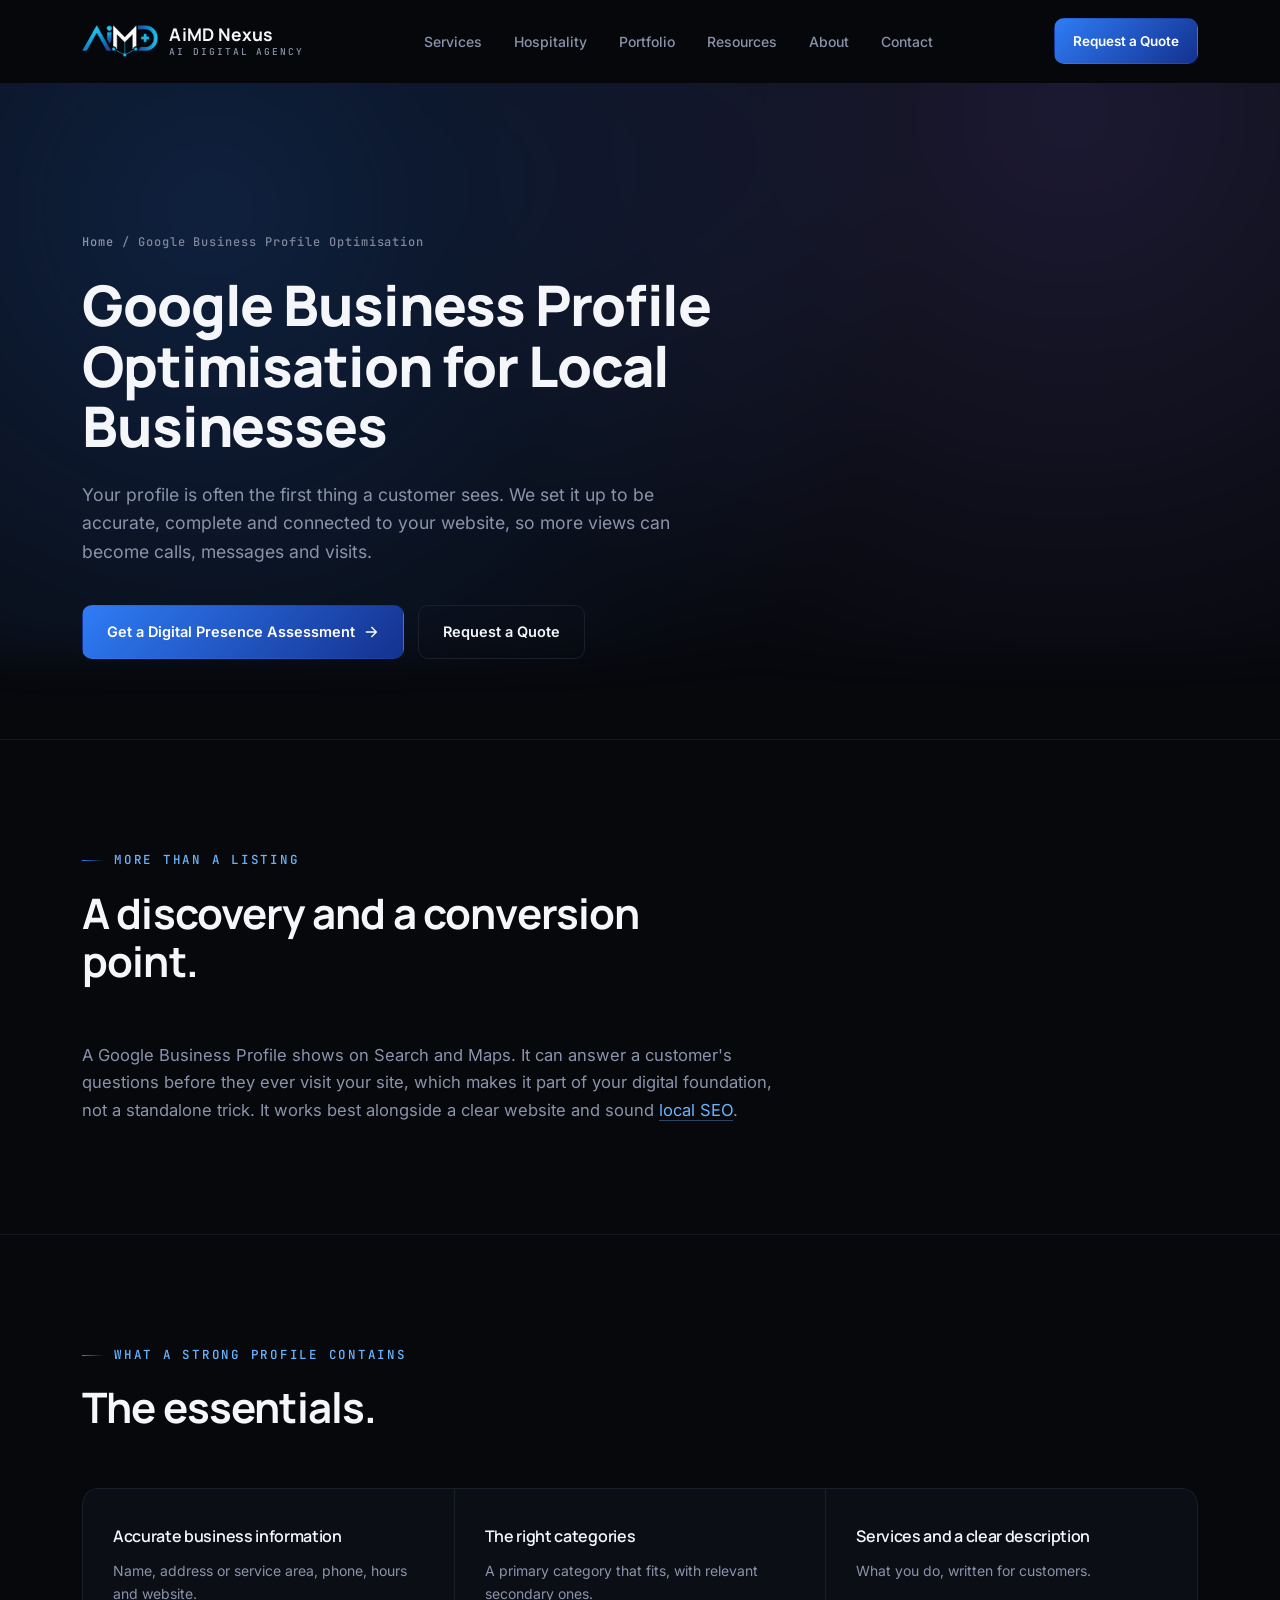
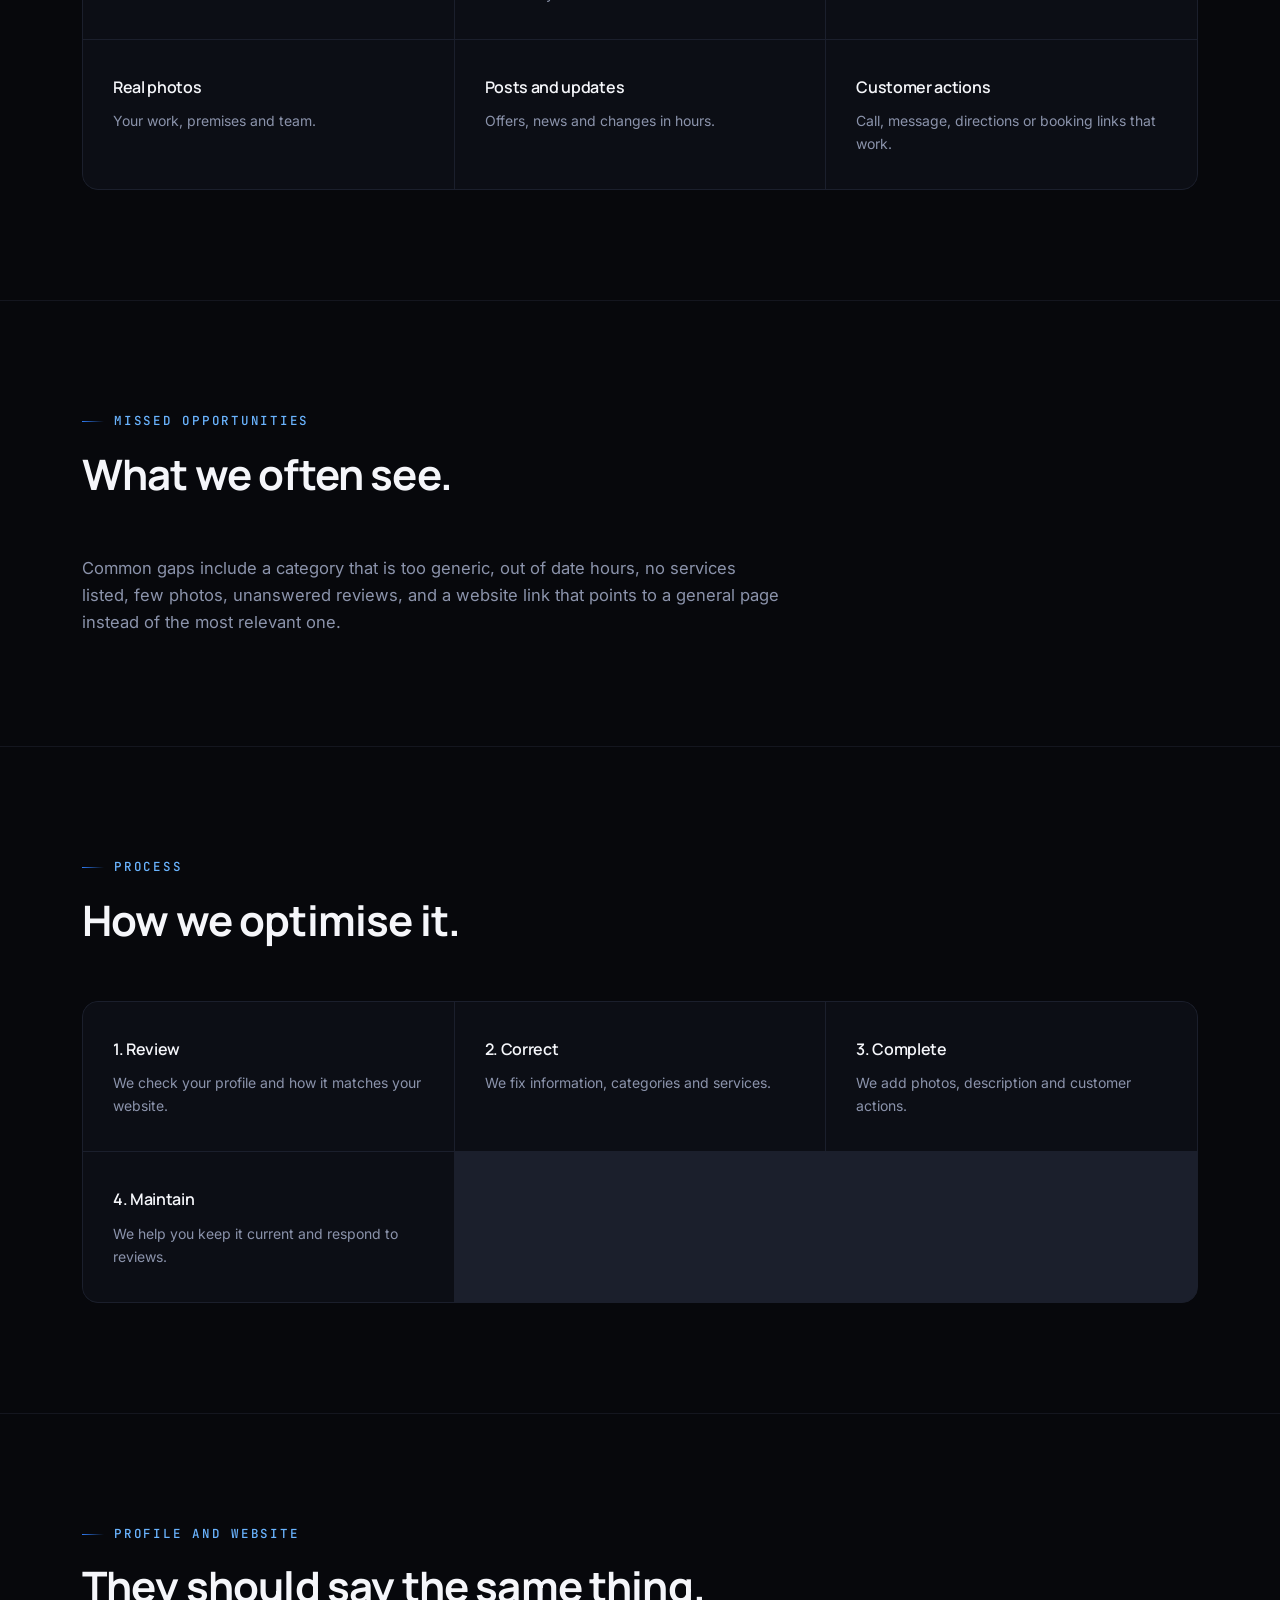
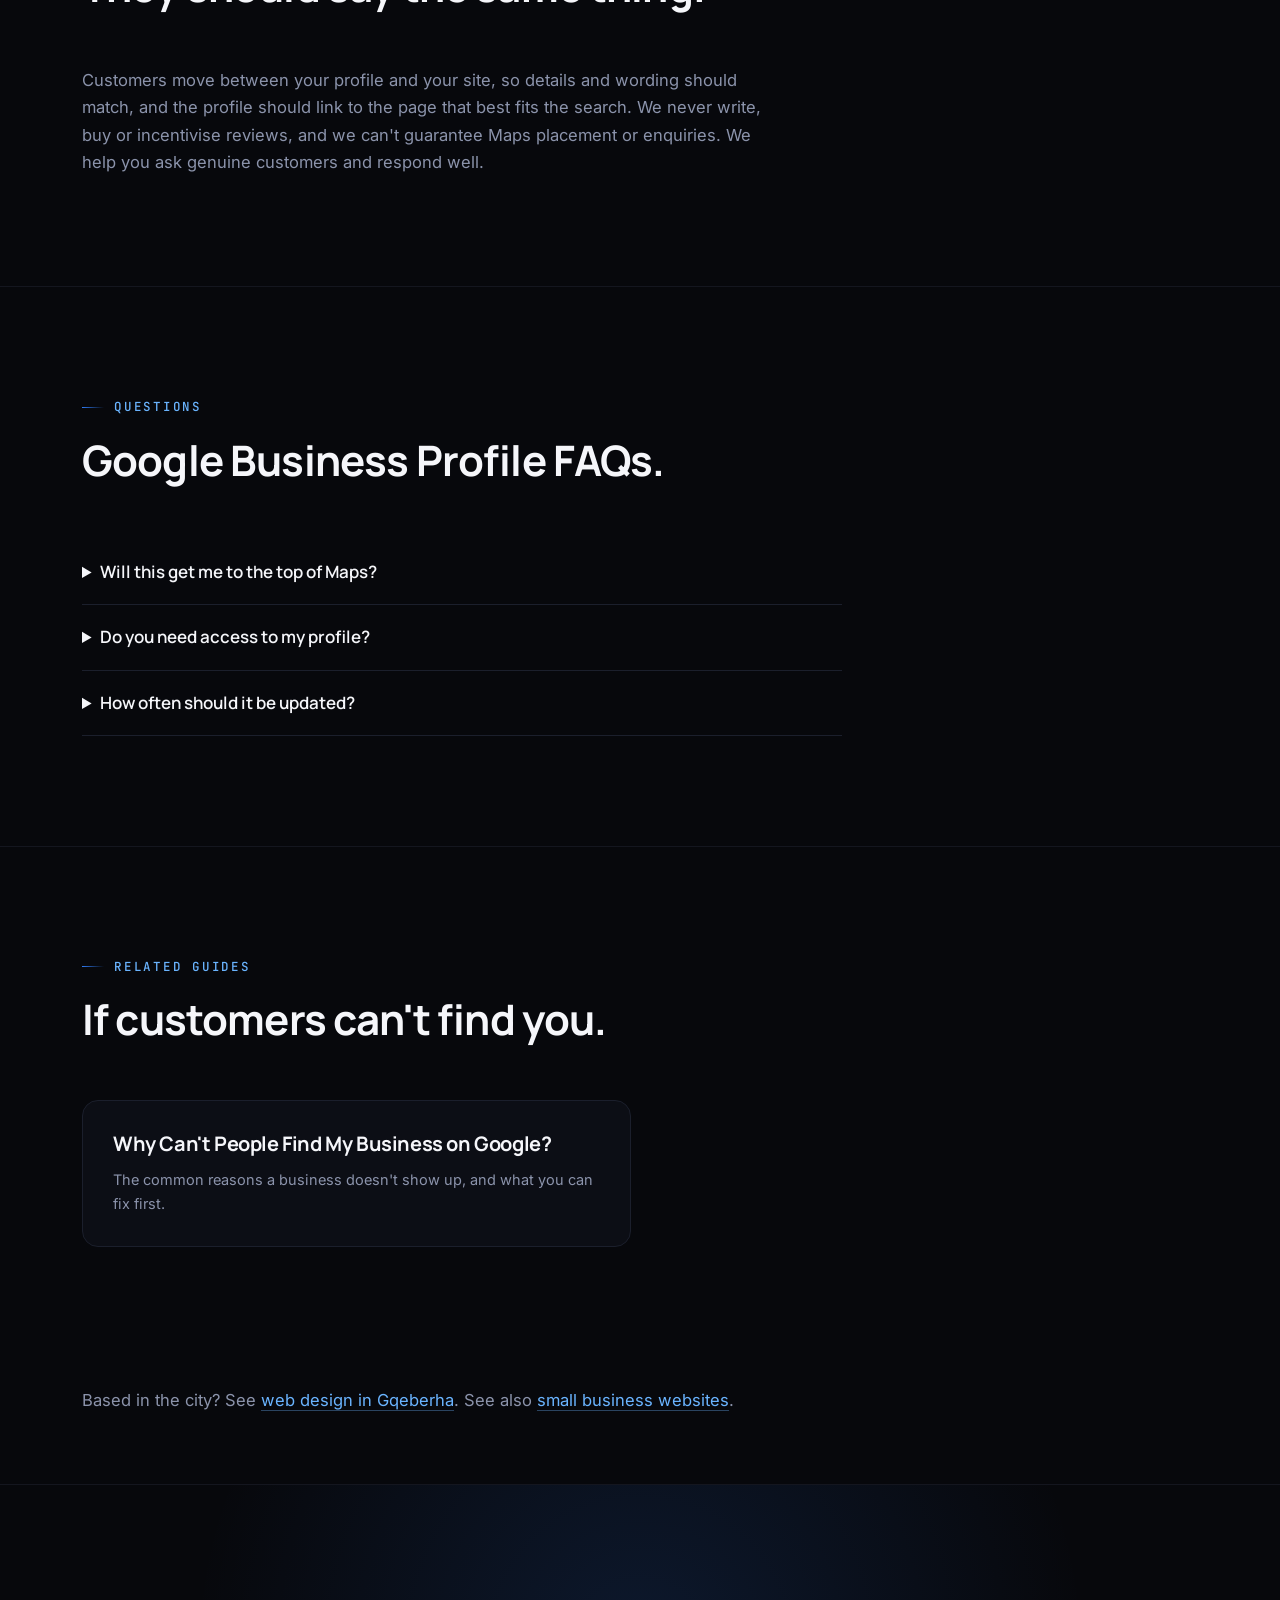
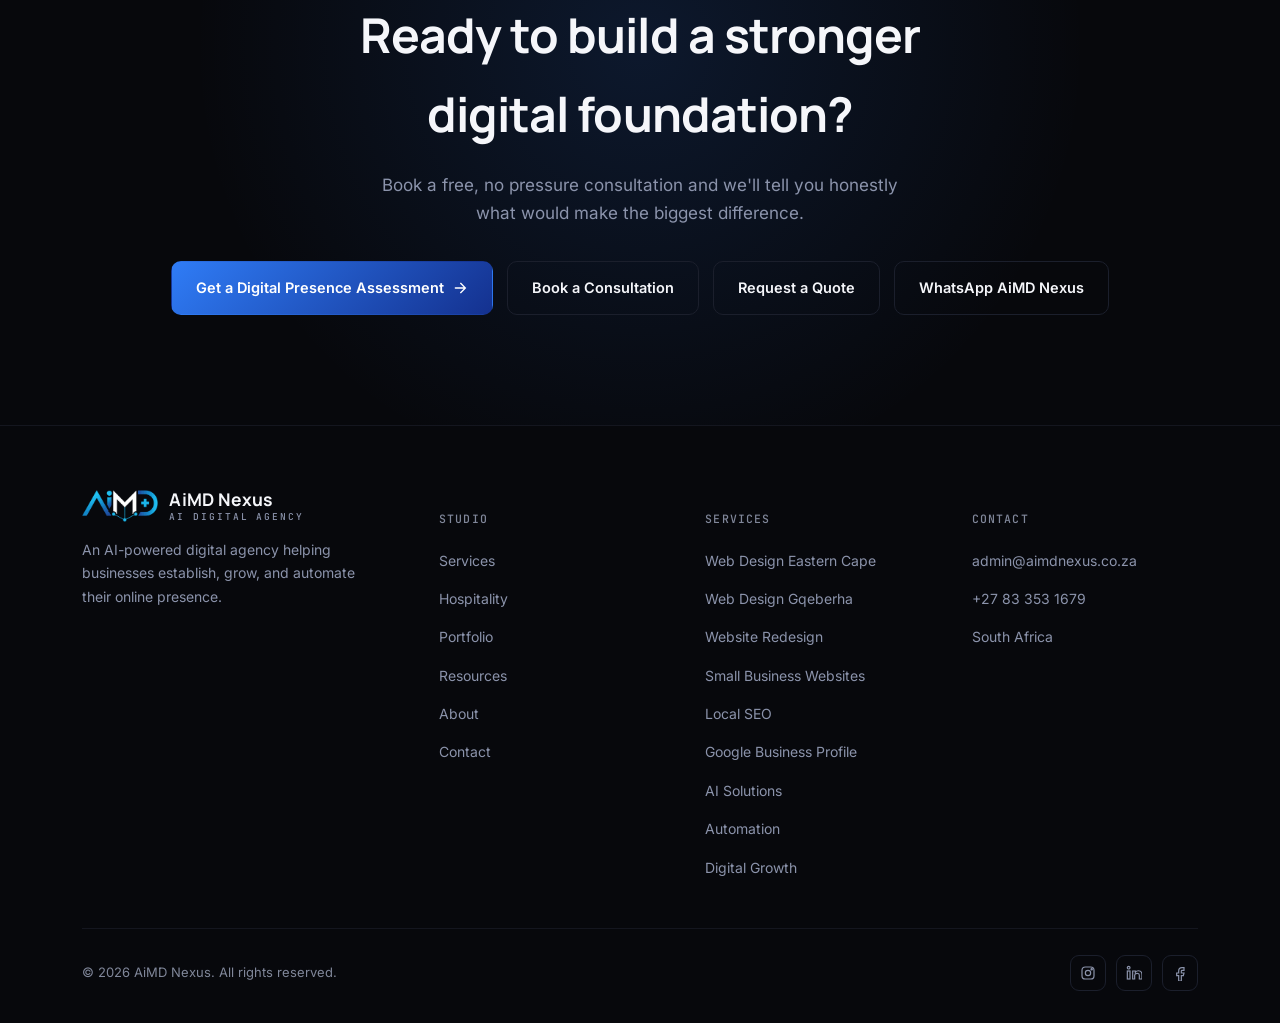
==== google-business-profile-optimisation/index.html @ 7fe9357e "Add files via upload SEO Update" ====
<!DOCTYPE html>
<html lang="en-ZA"><head><meta charset="UTF-8"><meta name="viewport" content="width=device-width, initial-scale=1.0">
<title>Google Business Profile Optimisation | AiMD Nexus</title><meta name="description" content="Google Business Profile optimisation for local businesses: accurate details, the right categories and services, photos, reviews and a link to the right page on your website."><link rel="canonical" href="https://aimdnexus.co.za/google-business-profile-optimisation/">
<link rel="icon" type="image/png" href="/assets/aimd-logo.png">
<link rel="stylesheet" href="/assets/site.css">
<meta property="og:type" content="website"><meta property="og:site_name" content="AiMD Nexus"><meta property="og:locale" content="en_ZA">
<meta property="og:title" content="Google Business Profile Optimisation | AiMD Nexus"><meta property="og:description" content="Google Business Profile optimisation for local businesses: accurate details, the right categories and services, photos, reviews and a link to the right page on your website."><meta property="og:url" content="https://aimdnexus.co.za/google-business-profile-optimisation/"><meta property="og:image" content="https://aimdnexus.co.za/assets/aimd-logo.png">
<meta name="twitter:card" content="summary"><meta name="twitter:title" content="Google Business Profile Optimisation | AiMD Nexus"><meta name="twitter:description" content="Google Business Profile optimisation for local businesses: accurate details, the right categories and services, photos, reviews and a link to the right page on your website.">
<script type="application/ld+json">{"@context": "https://schema.org", "@graph": [{"@type": "ProfessionalService", "@id": "https://aimdnexus.co.za/#business", "name": "AiMD Nexus", "url": "https://aimdnexus.co.za/", "logo": "https://aimdnexus.co.za/assets/aimd-logo.png", "image": "https://aimdnexus.co.za/assets/aimd-logo.png", "email": "admin@aimdnexus.co.za", "telephone": "+27833531679", "description": "AiMD Nexus builds digital foundations that turn online visibility into enquiries: website design, redesign, local SEO, Google Business Profile optimisation, online booking and website maintenance.", "areaServed": [{"@type": "AdministrativeArea", "name": "Eastern Cape"}, {"@type": "City", "name": "Gqeberha"}, {"@type": "Country", "name": "South Africa"}], "knowsAbout": ["Web design", "Website redesign", "Local SEO", "Google Business Profile optimisation", "Online booking", "Website maintenance"]}, {"@type": "WebSite", "@id": "https://aimdnexus.co.za/#website", "url": "https://aimdnexus.co.za/", "name": "AiMD Nexus", "publisher": {"@id": "https://aimdnexus.co.za/#business"}}, {"@type": "WebPage", "@id": "https://aimdnexus.co.za/google-business-profile-optimisation/#webpage", "url": "https://aimdnexus.co.za/google-business-profile-optimisation/", "name": "Google Business Profile Optimisation | AiMD Nexus", "description": "Google Business Profile optimisation for local businesses: accurate details, the right categories and services, photos, reviews and a link to the right page on your website.", "isPartOf": {"@id": "https://aimdnexus.co.za/#website"}, "breadcrumb": {"@id": "https://aimdnexus.co.za/google-business-profile-optimisation/#breadcrumb"}}, {"@type": "Service", "@id": "https://aimdnexus.co.za/google-business-profile-optimisation/#service", "name": "Google Business Profile Optimisation", "provider": {"@id": "https://aimdnexus.co.za/#business"}, "areaServed": [{"@type": "AdministrativeArea", "name": "Eastern Cape"}, {"@type": "City", "name": "Gqeberha"}, {"@type": "Country", "name": "South Africa"}], "url": "https://aimdnexus.co.za/google-business-profile-optimisation/"}, {"@type": "BreadcrumbList", "@id": "https://aimdnexus.co.za/google-business-profile-optimisation/#breadcrumb", "itemListElement": [{"@type": "ListItem", "position": 1, "name": "Home", "item": "https://aimdnexus.co.za/"}, {"@type": "ListItem", "position": 2, "name": "Google Business Profile Optimisation", "item": "https://aimdnexus.co.za/google-business-profile-optimisation/"}]}]}</script>
</head><body>
<header id="siteHeader">
  <nav>
    <a href="/" class="brand" aria-label="AiMD Nexus AI Digital Agency home">
      <img src="/assets/aimd-logo.png" alt="AiMD Nexus logo">
      <span class="brand-word">
        <span class="b1">AiMD Nexus</span>
        <span class="b2">AI DIGITAL AGENCY</span>
      </span>
    </a>
    <ul class="nav-links" id="navLinks">
      <li class="has-sub"><a href="/#services" data-nav>Services</a><ul class="sub"><li><a href="/web-design-eastern-cape/">Web Design Eastern Cape</a></li><li><a href="/web-design-gqeberha/">Web Design Gqeberha</a></li><li><a href="/website-redesign/">Website Redesign</a></li><li><a href="/small-business-websites/">Small Business Websites</a></li><li><a href="/local-seo/">Local SEO</a></li><li><a href="/google-business-profile-optimisation/">Google Business Profile</a></li></ul></li>
      <li><a href="/#hospitality" data-nav>Hospitality</a></li>
      <li><a href="/#portfolio" data-nav>Portfolio</a></li>
      <li><a href="/resources/">Resources</a></li>
      <li><a href="/#about" data-nav>About</a></li>
      <li><a href="/#contact" data-nav>Contact</a></li>
    </ul>
    <div class="nav-right">
      <a href="/#contact" class="btn btn-primary btn-sm">Request a Quote</a>
      <button class="burger" id="burger" aria-label="Toggle menu" aria-expanded="false">
        <span></span><span></span><span></span>
      </button>
    </div>
  </nav>
  <div class="mobile-panel" id="mobilePanel">
    <a href="/#services">Services</a>
    <a href="/web-design-eastern-cape/">Web Design Eastern Cape</a>
    <a href="/web-design-gqeberha/">Web Design Gqeberha</a>
    <a href="/website-redesign/">Website Redesign</a>
    <a href="/small-business-websites/">Small Business Websites</a>
    <a href="/local-seo/">Local SEO</a>
    <a href="/google-business-profile-optimisation/">Google Business Profile</a>
    <a href="/#hospitality">Hospitality</a>
    <a href="/#portfolio">Portfolio</a>
    <a href="/resources/">Resources</a>
    <a href="/#about">About</a>
    <a href="/#contact">Contact</a>
    <a href="/#contact" class="btn btn-primary">Request a Quote</a>
  </div>
</header>
<main><section class="hero page-hero"><div class="hero-glow" aria-hidden="true"></div><div class="wrap"><nav class="breadcrumb" aria-label="Breadcrumb" style="display:block;padding:0"><a href="/">Home</a> / Google Business Profile Optimisation</nav><h1>Google Business Profile Optimisation for Local Businesses</h1><p class="hero-sub">Your profile is often the first thing a customer sees. We set it up to be accurate, complete and connected to your website, so more views can become calls, messages and visits.</p><div class="hero-actions"><a href="/#audit" class="btn btn-primary">Get a Digital Presence Assessment <svg width="16" height="16" viewBox="0 0 24 24" fill="none" stroke="currentColor" stroke-width="2" stroke-linecap="round"><path d="M5 12h14M13 5l7 7-7 7"/></svg></a><a href="/#contact" class="btn btn-ghost">Request a Quote</a></div></div></section><section><div class="wrap"><div class="section-head" data-reveal><div class="eyebrow">MORE THAN A LISTING</div><h2>A discovery and a conversion point.</h2></div><div class="prose" data-reveal><p>A Google Business Profile shows on Search and Maps. It can answer a customer's questions before they ever visit your site, which makes it part of your digital foundation, not a standalone trick. It works best alongside a clear website and sound <a href="/local-seo/">local SEO</a>.</p></div></div></section><section><div class="wrap"><div class="section-head" data-reveal><div class="eyebrow">WHAT A STRONG PROFILE CONTAINS</div><h2>The essentials.</h2></div><div class="why-grid" data-reveal><div class="why-item"><h4>Accurate business information</h4><p>Name, address or service area, phone, hours and website.</p></div><div class="why-item"><h4>The right categories</h4><p>A primary category that fits, with relevant secondary ones.</p></div><div class="why-item"><h4>Services and a clear description</h4><p>What you do, written for customers.</p></div><div class="why-item"><h4>Real photos</h4><p>Your work, premises and team.</p></div><div class="why-item"><h4>Posts and updates</h4><p>Offers, news and changes in hours.</p></div><div class="why-item"><h4>Customer actions</h4><p>Call, message, directions or booking links that work.</p></div></div></div></section><section><div class="wrap"><div class="section-head" data-reveal><div class="eyebrow">MISSED OPPORTUNITIES</div><h2>What we often see.</h2></div><div class="prose" data-reveal><p>Common gaps include a category that is too generic, out of date hours, no services listed, few photos, unanswered reviews, and a website link that points to a general page instead of the most relevant one.</p></div></div></section><section><div class="wrap"><div class="section-head" data-reveal><div class="eyebrow">PROCESS</div><h2>How we optimise it.</h2></div><div class="why-grid" data-reveal><div class="why-item"><h4>1. Review</h4><p>We check your profile and how it matches your website.</p></div><div class="why-item"><h4>2. Correct</h4><p>We fix information, categories and services.</p></div><div class="why-item"><h4>3. Complete</h4><p>We add photos, description and customer actions.</p></div><div class="why-item"><h4>4. Maintain</h4><p>We help you keep it current and respond to reviews.</p></div></div></div></section><section><div class="wrap"><div class="section-head" data-reveal><div class="eyebrow">PROFILE AND WEBSITE</div><h2>They should say the same thing.</h2></div><div class="prose" data-reveal><p>Customers move between your profile and your site, so details and wording should match, and the profile should link to the page that best fits the search. We never write, buy or incentivise reviews, and we can't guarantee Maps placement or enquiries. We help you ask genuine customers and respond well.</p></div></div></section><section><div class="wrap"><div class="section-head" data-reveal><div class="eyebrow">QUESTIONS</div><h2>Google Business Profile FAQs.</h2></div><div class="faq" data-reveal><details><summary>Will this get me to the top of Maps?</summary><p>We can't promise that. We make your profile accurate and complete so you compete well for relevant searches.</p></details><details><summary>Do you need access to my profile?</summary><p>We usually need manager access, which you control and can remove at any time.</p></details><details><summary>How often should it be updated?</summary><p>Whenever hours, services or offers change, and with fresh photos and posts from time to time.</p></details></div></div></section><section><div class="wrap"><div class="section-head" data-reveal><div class="eyebrow">RELATED GUIDES</div><h2>If customers can't find you.</h2></div><div class="res-grid" data-reveal><a class="res-card" href="/resources/why-cant-people-find-my-business-on-google/"><h4>Why Can't People Find My Business on Google?</h4><p>The common reasons a business doesn't show up, and what you can fix first.</p></a></div></div></section><section style="padding:30px 0 70px;border-top:none"><div class="wrap"><div class="prose" data-reveal><p>Based in the city? See <a href="/web-design-gqeberha/">web design in Gqeberha</a>. See also <a href="/small-business-websites/">small business websites</a>.</p></div></div></section><section class="cta"><div class="wrap" data-reveal><h2>Ready to build a stronger digital foundation?</h2><p>Book a free, no pressure consultation and we'll tell you honestly what would make the biggest difference.</p><div class="hero-actions"><a href="/#audit" class="btn btn-primary">Get a Digital Presence Assessment <svg width="16" height="16" viewBox="0 0 24 24" fill="none" stroke="currentColor" stroke-width="2" stroke-linecap="round"><path d="M5 12h14M13 5l7 7-7 7"/></svg></a><a href="/#book" class="btn btn-ghost">Book a Consultation</a><a href="/#contact" class="btn btn-ghost">Request a Quote</a><a href="https://wa.me/27833531679?text=Hi%20AiMD%20Nexus%2C%20I%27d%20like%20to%20talk%20about%20a%20website." class="btn btn-ghost" rel="noopener">WhatsApp AiMD Nexus</a></div></div></section></main>
<footer>
  <div class="wrap">
    <div class="footer-top">
      <div class="footer-brand">
        <a href="/" class="brand">
          <img src="/assets/aimd-logo.png" alt="AiMD Nexus logo">
          <span class="brand-word">
            <span class="b1">AiMD Nexus</span>
            <span class="b2">AI DIGITAL AGENCY</span>
          </span>
        </a>
        <p>An AI-powered digital agency helping businesses establish, grow, and automate their online presence.</p>
      </div>
      <div class="footer-col">
        <h5>Studio</h5>
        <ul>
          <li><a href="/#services">Services</a></li>
          <li><a href="/#hospitality">Hospitality</a></li>
          <li><a href="/#portfolio">Portfolio</a></li>
          <li><a href="/resources/">Resources</a></li>
          <li><a href="/#about">About</a></li>
          <li><a href="/#contact">Contact</a></li>
        </ul>
      </div>
      <div class="footer-col">
        <h5>Services</h5>
        <ul>
          <li><a href="/web-design-eastern-cape/">Web Design Eastern Cape</a></li>
          <li><a href="/web-design-gqeberha/">Web Design Gqeberha</a></li>
          <li><a href="/website-redesign/">Website Redesign</a></li>
          <li><a href="/small-business-websites/">Small Business Websites</a></li>
          <li><a href="/local-seo/">Local SEO</a></li>
          <li><a href="/google-business-profile-optimisation/">Google Business Profile</a></li>
          <li><a href="/#services">AI Solutions</a></li>
          <li><a href="/#services">Automation</a></li>
          <li><a href="/#services">Digital Growth</a></li>
        </ul>
      </div>
      <div class="footer-col">
        <h5>Contact</h5>
        <ul>
          <li><a href="mailto:admin@aimdnexus.co.za">admin@aimdnexus.co.za</a></li>
          <li><a href="tel:+27833531679">+27 83 353 1679</a></li>
          <li><a href="/#contact">South Africa</a></li>
        </ul>
      </div>
    </div>
    <div class="footer-bottom">
      <p>© 2026 AiMD Nexus. All rights reserved.</p>
      <div class="socials">
        <a href="#" aria-label="Instagram"><svg viewBox="0 0 24 24" fill="none" stroke="currentColor" stroke-width="1.8"><rect x="3" y="3" width="18" height="18" rx="5"/><circle cx="12" cy="12" r="4"/><circle cx="17.5" cy="6.5" r="1"/></svg></a>
        <a href="#" aria-label="LinkedIn"><svg viewBox="0 0 24 24" fill="none" stroke="currentColor" stroke-width="1.8"><rect x="2" y="9" width="4" height="12"/><circle cx="4" cy="4" r="2"/><path d="M10 9h4v2c1-1.5 2.5-2.4 4.5-2.4 3.3 0 5.5 2 5.5 6V21h-4v-5.5c0-1.8-1-3-2.5-3S13 13.7 13 15.5V21h-3z"/></svg></a>
        <a href="#" aria-label="Facebook"><svg viewBox="0 0 24 24" fill="none" stroke="currentColor" stroke-width="1.8"><path d="M15 8h3V4h-3a5 5 0 0 0-5 5v3H7v4h3v8h4v-8h3l1-4h-4V9a1 1 0 0 1 1-1z"/></svg></a>
      </div>
    </div>
  </div>
</footer>
<script>
const hd=document.getElementById('siteHeader'),bt=document.getElementById('backTop'),bg=document.getElementById('burger'),mp=document.getElementById('mobilePanel');
addEventListener('scroll',()=>{hd.classList.toggle('scrolled',scrollY>10);bt&&bt.classList.toggle('show',scrollY>600)});
bg.addEventListener('click',()=>{const o=mp.classList.toggle('open');bg.classList.toggle('open',o);bg.setAttribute('aria-expanded',o)});
const io=new IntersectionObserver(es=>es.forEach(e=>{if(e.isIntersecting){e.target.classList.add('in-view');io.unobserve(e.target)}}),{threshold:.12});
document.querySelectorAll('[data-reveal]').forEach(el=>io.observe(el));
</script>
</body></html>
---- assets/site.css ----
@font-face{font-family:'Manrope';font-style:normal;font-display:swap;font-weight:500;src:url('/assets/fonts/manrope-latin-500-normal.woff2') format('woff2');}
@font-face{font-family:'Manrope';font-style:normal;font-display:swap;font-weight:600;src:url('/assets/fonts/manrope-latin-600-normal.woff2') format('woff2');}
@font-face{font-family:'Manrope';font-style:normal;font-display:swap;font-weight:700;src:url('/assets/fonts/manrope-latin-700-normal.woff2') format('woff2');}
@font-face{font-family:'Manrope';font-style:normal;font-display:swap;font-weight:800;src:url('/assets/fonts/manrope-latin-800-normal.woff2') format('woff2');}
@font-face{font-family:'Inter';font-style:normal;font-display:swap;font-weight:400;src:url('/assets/fonts/inter-latin-400-normal.woff2') format('woff2');}
@font-face{font-family:'Inter';font-style:normal;font-display:swap;font-weight:500;src:url('/assets/fonts/inter-latin-500-normal.woff2') format('woff2');}
@font-face{font-family:'Inter';font-style:normal;font-display:swap;font-weight:600;src:url('/assets/fonts/inter-latin-600-normal.woff2') format('woff2');}
@font-face{font-family:'JetBrains Mono';font-style:normal;font-display:swap;font-weight:500;src:url('/assets/fonts/jetbrains-mono-latin-500-normal.woff2') format('woff2');}
  :root{
    --bg: #07080c;
    --bg-panel: #0c0e15;
    --bg-panel-alt: #10131e;
    --bg-raised: #141828;
    --line: #1b1f2c;
    --line-soft: #14161f;
    --blue: #2f7cf6;
    --blue-deep: #14318f;
    --blue-glow: #6ab4ff;
    --violet: #8b7bff;
    --gold: #e0b978;
    --gold-deep: #8a6a34;
    --text: #f5f6fa;
    --muted: #8b93ab;
    --muted-dim: #80879a;
    --radius: 16px;
    --max: 1180px;
    --ease: cubic-bezier(.22,1,.36,1);
  }

  *,*::before,*::after{ box-sizing:border-box; }
  html{ scroll-behavior:smooth; }
  @media (prefers-reduced-motion: reduce){
    html{ scroll-behavior:auto; }
    *,*::before,*::after{ animation-duration:0.001ms !important; animation-iteration-count:1 !important; transition-duration:0.001ms !important; scroll-behavior:auto !important; }
  }

  body{
    margin:0;
    background:var(--bg);
    color:var(--text);
    font-family:'Inter',system-ui,sans-serif;
    font-size:16px;
    line-height:1.65;
    -webkit-font-smoothing:antialiased;
  }

  h1,h2,h3,h4{
    font-family:'Manrope',system-ui,sans-serif;
    margin:0;
    letter-spacing:-0.02em;
    color:var(--text);
  }

  p{ margin:0; }
  a{ color:inherit; text-decoration:none; }
  ul{ list-style:none; margin:0; padding:0; }
  button{ font-family:inherit; cursor:pointer; }
  img{ max-width:100%; display:block; }

  .wrap{ max-width:var(--max); margin:0 auto; padding:0 32px; }

  .eyebrow{
    display:flex; align-items:center; gap:10px;
    font-family:'JetBrains Mono',monospace; font-size:12.5px; letter-spacing:0.14em; text-transform:uppercase;
    color:var(--blue-glow); margin-bottom:18px;
  }
  .eyebrow::before{ content:''; width:22px; height:1px; background:linear-gradient(90deg,var(--blue),transparent); }
  .eyebrow.gold{ color:var(--gold); }
  .eyebrow.gold::before{ background:linear-gradient(90deg,var(--gold),transparent); }

  .btn{
    display:inline-flex; align-items:center; gap:8px; padding:14px 24px; border-radius:10px;
    font-weight:600; font-size:14.5px; border:1px solid transparent;
    transition:transform .25s var(--ease), box-shadow .25s var(--ease), background .25s var(--ease), border-color .25s var(--ease);
    white-space:nowrap;
  }
  .btn-primary{ background:linear-gradient(135deg,var(--blue),var(--blue-deep)); color:#fff; }
  .btn-primary:hover{ transform:translateY(-2px); box-shadow:0 12px 30px -10px rgba(47,124,246,.6); }
  .btn-ghost{ background:transparent; border-color:var(--line); color:var(--text); }
  .btn-ghost:hover{ border-color:var(--blue); background:rgba(47,124,246,.08); }
  .btn-gold{ background:linear-gradient(135deg,var(--gold),var(--gold-deep)); color:#1a1305; }
  .btn-gold:hover{ transform:translateY(-2px); box-shadow:0 12px 30px -10px rgba(224,185,120,.45); }
  .btn:hover svg{ transform:translateX(3px); }
  .btn svg{ transition:transform .25s var(--ease); }
  .btn-sm{ padding:11px 18px; font-size:13.5px; }

  .btn:focus-visible, a:focus-visible, button:focus-visible, input:focus-visible, textarea:focus-visible{
    outline:2px solid var(--blue-glow); outline-offset:3px; border-radius:6px;
  }

  /* ---------- AI AUDIT WIDGET ---------- */
  .audit-shell{
    max-width:720px; margin:0 auto;
    background:var(--bg-panel); border:1px solid var(--line); border-radius:var(--radius);
    padding:32px;
  }
  .audit-form{ display:flex; gap:12px; flex-wrap:wrap; }
  .audit-form input{
    flex:1 1 260px; background:var(--bg-raised); border:1px solid var(--line); border-radius:10px;
    padding:14px 16px; color:var(--text); font-size:14.5px; font-family:inherit;
  }
  .audit-form input::placeholder{ color:var(--muted-dim); }
  .audit-note{ margin-top:12px; font-size:12.5px; color:var(--muted-dim); }

  .audit-error{
    margin-top:16px; padding:14px 16px; border-radius:10px;
    background:rgba(224,90,90,.1); border:1px solid rgba(224,90,90,.3); color:#f0a3a3; font-size:14px;
  }

  .audit-loading{
    margin-top:24px; display:flex; align-items:center; gap:12px; color:var(--muted); font-size:14.5px;
  }
  .audit-spinner{
    width:18px; height:18px; border-radius:50%;
    border:2px solid var(--line); border-top-color:var(--blue-glow);
    animation:auditSpin .8s linear infinite;
  }
  @keyframes auditSpin{ to{ transform:rotate(360deg); } }

  .audit-results{ margin-top:28px; }
  .audit-impression{ font-size:16px; color:var(--text); margin-bottom:20px; }
  .audit-findings{ display:grid; gap:10px; margin-bottom:24px; }
  .audit-finding{
    display:flex; align-items:flex-start; gap:12px; padding:14px 16px;
    background:var(--bg-raised); border:1px solid var(--line); border-radius:10px;
  }
  .audit-finding-icon{
    width:20px; height:20px; border-radius:50%; flex:0 0 20px; margin-top:2px;
    display:flex; align-items:center; justify-content:center; font-size:12px; font-weight:700;
  }
  .audit-finding-icon.pass{ background:rgba(90,200,140,.15); color:#7ee0ab; }
  .audit-finding-icon.warning{ background:rgba(224,185,120,.15); color:var(--gold); }
  .audit-finding-icon.fail{ background:rgba(224,90,90,.15); color:#f0a3a3; }
  .audit-finding-body b{ display:block; font-size:13.5px; color:var(--text); margin-bottom:2px; }
  .audit-finding-body span{ font-size:13.5px; color:var(--muted); }

  .audit-fixes h4{ font-size:14px; color:var(--text); margin-bottom:10px; }
  .audit-fixes ul{ display:grid; gap:8px; margin-bottom:24px; }
  .audit-fixes li{ font-size:14px; color:var(--muted); padding-left:20px; position:relative; }
  .audit-fixes li::before{ content:'\2192'; position:absolute; left:0; color:var(--blue-glow); }

  @media (max-width:640px){
    .audit-shell{ padding:24px; }
    .audit-form{ flex-direction:column; }
  }

  /* ---------- NAV ---------- */
  header{
    position:sticky; top:0; z-index:100;
    background:rgba(7,8,12,.7); backdrop-filter:blur(16px); -webkit-backdrop-filter:blur(16px);
    border-bottom:1px solid transparent; transition:border-color .3s var(--ease), background .3s var(--ease);
  }
  header.scrolled{ border-bottom-color:var(--line); background:rgba(7,8,12,.92); }
  nav{ display:flex; align-items:center; justify-content:space-between; padding:16px 32px; max-width:var(--max); margin:0 auto; }
  .brand{ display:flex; align-items:center; gap:11px; }
  .brand img{ height:32px; width:auto; }
  .brand-word{ display:flex; flex-direction:column; line-height:1; }
  .brand-word .b1{ font-family:'Manrope'; font-weight:700; font-size:17.5px; letter-spacing:0.005em; }
  .brand-word .b2{ font-family:'JetBrains Mono'; font-weight:500; font-size:9.5px; letter-spacing:.2em; color:var(--muted); margin-top:3px; }

  .nav-links{ display:flex; align-items:center; gap:32px; }
  .nav-links a{ font-size:14px; font-weight:500; color:var(--muted); position:relative; padding:4px 0; transition:color .2s; }
  .nav-links a::after{ content:''; position:absolute; left:0; bottom:-3px; height:2px; width:0; background:var(--blue); transition:width .25s var(--ease); }
  .nav-links a:hover, .nav-links a.active{ color:var(--text); }
  .nav-links a:hover::after, .nav-links a.active::after{ width:100%; }

  .nav-right{ display:flex; align-items:center; gap:20px; }
  .burger{ display:none; background:none; border:none; padding:8px; }
  .burger span{ display:block; width:22px; height:2px; background:var(--text); margin:5px 0; transition:transform .3s var(--ease), opacity .3s var(--ease); }
  .burger.open span:nth-child(1){ transform:translateY(7px) rotate(45deg); }
  .burger.open span:nth-child(2){ opacity:0; }
  .burger.open span:nth-child(3){ transform:translateY(-7px) rotate(-45deg); }

  .mobile-panel{ display:none; flex-direction:column; gap:2px; padding:8px 32px 22px; border-bottom:1px solid var(--line); background:rgba(7,8,12,.98); }
  .mobile-panel.open{ display:flex; }
  .mobile-panel a{ padding:13px 4px; font-size:15.5px; font-weight:500; color:var(--muted); border-bottom:1px solid var(--line-soft); }
  .mobile-panel a:hover{ color:var(--text); }
  .mobile-panel .btn{ margin-top:14px; justify-content:center; }

  /* ---------- HERO ---------- */
  .hero{ position:relative; padding:120px 0 60px; overflow:hidden; }
  .hero-glow{
    position:absolute; inset:-10% -10% auto -10%; height:640px; z-index:0; pointer-events:none;
    background:
      radial-gradient(circle at 22% 30%, rgba(47,124,246,.22), transparent 55%),
      radial-gradient(circle at 78% 15%, rgba(139,123,255,.16), transparent 50%);
    filter:blur(20px);
  }
  .hero .wrap{ position:relative; z-index:1; text-align:center; }
  .hero .eyebrow{ justify-content:center; }
  .hero .eyebrow::before{ display:none; }
  .hero h1{ font-size:clamp(38px,6vw,68px); font-weight:800; line-height:1.06; max-width:920px; margin:0 auto; }
  .hero h1 span{
    background:linear-gradient(120deg,var(--blue-glow),var(--violet));
    -webkit-background-clip:text; background-clip:text; color:transparent;
  }
  .hero-sub{ margin:26px auto 0; max-width:600px; font-size:17.5px; color:var(--muted); }
  .hero-actions{ display:flex; gap:14px; margin-top:38px; flex-wrap:wrap; justify-content:center; }

  .hero-orb{ position:relative; height:340px; margin-top:20px; z-index:1; }
  .hero-orb svg{ width:100%; height:100%; }
  .orb-ring{ animation:ringSpin 40s linear infinite; transform-origin:460px 190px; }
  .orb-ring-pulse{ animation:ringPulse 3.2s ease-in-out infinite; transform-origin:460px 190px; }
  @keyframes ringSpin{ from{ transform:rotate(0deg); } to{ transform:rotate(360deg); } }
  @keyframes ringPulse{ 0%,100%{ opacity:.3; } 50%{ opacity:.7; } }
  .trace-node{ animation:pulse 3.6s ease-in-out infinite; }
  @keyframes pulse{ 0%,100%{ opacity:.5; } 50%{ opacity:1; } }
  .spark{ animation:sparkle 2.4s ease-in-out infinite; }
  @keyframes sparkle{ 0%,100%{ opacity:.3; } 50%{ opacity:1; } }

  /* ---------- QUICK GLANCE GRID ---------- */
  .quick-glance{ padding:20px 0 70px; border-top:none; }
  .quick-grid{ display:grid; grid-template-columns:repeat(4,1fr); gap:18px; }
  .quick-card{
    background:var(--bg-panel); border:1px solid var(--line); border-radius:16px; padding:28px 24px;
    transition:transform .3s var(--ease), border-color .3s var(--ease);
  }
  .quick-card:hover{ transform:translateY(-3px); border-color:rgba(47,124,246,.4); }
  .quick-card .qc-icon{
    width:48px; height:48px; border-radius:12px; display:flex; align-items:center; justify-content:center;
    background:linear-gradient(135deg,var(--blue),var(--violet)); margin-bottom:18px;
  }
  .quick-card .qc-icon svg{ width:23px; height:23px; stroke:#fff; }
  .quick-card h3{ font-size:16.5px; font-weight:700; }
  .quick-card p{ margin-top:10px; color:var(--muted); font-size:13.5px; line-height:1.6; }
  .qc-line{ margin-top:18px; width:26px; height:2px; background:linear-gradient(90deg,var(--blue),var(--violet)); border-radius:2px; }

  /* ---------- STATS STRIP ---------- */
  .stats-strip{ padding-bottom:80px; }
  .stats-panel{
    background:var(--bg-panel); border:1px solid var(--line); border-radius:18px;
    display:grid; grid-template-columns:repeat(4,1fr); gap:1px; background:var(--line); overflow:hidden;
  }
  .stat-item{ background:var(--bg-panel); padding:30px 26px; display:flex; gap:16px; align-items:flex-start; }
  .stat-item .si-icon{ width:38px; height:38px; border-radius:10px; background:rgba(47,124,246,.1); border:1px solid rgba(47,124,246,.25); display:flex; align-items:center; justify-content:center; flex-shrink:0; }
  .stat-item .si-icon svg{ width:18px; height:18px; stroke:var(--blue-glow); }
  .stat-item .si-num{ font-family:'Manrope'; font-weight:800; font-size:26px; line-height:1; }
  .stat-item .si-label{ font-size:13px; font-weight:600; margin-top:6px; }
  .stat-item .si-sub{ font-size:12px; color:var(--muted); margin-top:4px; }

  /* ---------- MARQUEE ---------- */
  .marquee-section{ padding:34px 0; border-top:1px solid var(--line-soft); border-bottom:1px solid var(--line-soft); overflow:hidden; }
  .marquee-label{ text-align:center; font-family:'JetBrains Mono'; font-size:11px; letter-spacing:.16em; text-transform:uppercase; color:var(--muted-dim); margin-bottom:20px; }
  .marquee-track{ display:flex; width:max-content; gap:52px; animation:scroll-left 32s linear infinite; }
  .marquee-section:hover .marquee-track{ animation-play-state:paused; }
  @keyframes scroll-left{ from{ transform:translateX(0); } to{ transform:translateX(-50%); } }
  .marquee-track span{ font-family:'Manrope'; font-weight:600; font-size:16px; color:var(--muted-dim); white-space:nowrap; }
  @media (prefers-reduced-motion: reduce){
    .marquee-track{ animation:none; flex-wrap:wrap; justify-content:center; }
  }

  /* ---------- SECTION shared ---------- */
  section{ padding:110px 0; border-top:1px solid var(--line-soft); }
  .hero{ border-top:none; }
  .marquee-section + section{ border-top:none; }
  .section-head{ max-width:660px; margin-bottom:56px; }
  .section-head.center{ margin-left:auto; margin-right:auto; text-align:center; }
  .section-head.center .eyebrow{ justify-content:center; }
  .section-head.center .eyebrow::before{ display:none; }
  .section-head h2{ font-size:clamp(28px,3.6vw,42px); font-weight:700; line-height:1.16; }
  .section-head p.lead{ margin-top:16px; color:var(--muted); font-size:16.5px; }

  [data-reveal]{ opacity:0; transform:translateY(22px); transition:opacity .7s var(--ease), transform .7s var(--ease); }
  [data-reveal].in-view{ opacity:1; transform:translateY(0); }

  /* ---------- SERVICES TABS ---------- */
  .tabs-shell{ display:grid; grid-template-columns:280px 1fr; gap:0; border:1px solid var(--line); border-radius:var(--radius); overflow:hidden; }
  .tabs-list{ background:var(--bg-panel); border-right:1px solid var(--line); padding:10px; display:flex; flex-direction:column; gap:2px; }
  .tab-btn{
    display:flex; align-items:center; gap:12px; padding:15px 16px; border-radius:11px; background:none; border:none;
    text-align:left; color:var(--muted); font-size:14.5px; font-weight:600; font-family:'Inter'; transition:all .2s var(--ease);
  }
  .tab-btn .tab-ic{ width:34px; height:34px; border-radius:9px; background:var(--bg-raised); display:flex; align-items:center; justify-content:center; flex-shrink:0; }
  .tab-btn .tab-ic svg{ width:17px; height:17px; stroke:var(--muted); }
  .tab-btn:hover{ background:var(--bg-panel-alt); color:var(--text); }
  .tab-btn.active{ background:linear-gradient(135deg, rgba(47,124,246,.14), rgba(139,123,255,.08)); color:var(--text); }
  .tab-btn.active .tab-ic{ background:linear-gradient(135deg,var(--blue),var(--violet)); }
  .tab-btn.active .tab-ic svg{ stroke:#fff; }

  .tab-panel{ background:var(--bg-panel-alt); padding:48px; position:relative; min-height:360px; }
  .tab-content{ display:none; animation:fadeUp .4s var(--ease); }
  .tab-content.active{ display:block; }
  @keyframes fadeUp{ from{ opacity:0; transform:translateY(10px);} to{ opacity:1; transform:translateY(0);} }
  .tab-content h3{ font-size:26px; font-weight:700; }
  .tab-content p.tab-desc{ margin-top:14px; color:var(--muted); font-size:15.5px; max-width:480px; }
  .tab-bullets{ margin-top:30px; display:grid; grid-template-columns:1fr 1fr; gap:14px 26px; }
  .tab-bullets li{ display:flex; align-items:flex-start; gap:10px; font-size:14.5px; color:var(--text); }
  .tab-bullets svg{ width:16px; height:16px; stroke:var(--blue-glow); flex-shrink:0; margin-top:3px; }

  /* ---------- HOSPITALITY SPOTLIGHT ---------- */
  .spotlight{
    border:1px solid rgba(224,185,120,.28); border-radius:24px;
    background:
      radial-gradient(circle at 85% 20%, rgba(224,185,120,.12), transparent 55%),
      var(--bg-panel);
    padding:56px; display:grid; grid-template-columns:1.1fr 0.9fr; gap:50px; align-items:center;
  }
  .spotlight-badge{
    display:inline-flex; align-items:center; gap:7px; font-family:'JetBrains Mono'; font-size:11px; letter-spacing:.1em;
    text-transform:uppercase; color:var(--gold); background:rgba(224,185,120,.1); border:1px solid rgba(224,185,120,.3);
    padding:6px 12px; border-radius:100px; margin-bottom:22px;
  }
  .spotlight h2{ font-size:clamp(26px,3.2vw,36px); font-weight:700; line-height:1.2; }
  .spotlight p.desc{ margin-top:18px; color:var(--muted); font-size:16px; max-width:460px; }
  .spotlight-points{ margin-top:26px; display:flex; flex-direction:column; gap:12px; }
  .spotlight-points li{ display:flex; gap:10px; align-items:flex-start; font-size:14.5px; color:var(--text); }
  .spotlight-points svg{ width:17px; height:17px; stroke:var(--gold); flex-shrink:0; margin-top:2px; }
  .spotlight .btn{ margin-top:30px; }

  .spotlight-mock{ position:relative; }
  .mock-card{
    background:var(--bg-raised); border:1px solid var(--line); border-radius:16px; padding:20px;
    box-shadow:0 30px 60px -20px rgba(0,0,0,.6);
  }
  .mock-dots{ display:flex; gap:6px; margin-bottom:16px; }
  .mock-dots span{ width:8px; height:8px; border-radius:50%; background:var(--line); }
  .mock-cal{ display:grid; grid-template-columns:repeat(7,1fr); gap:5px; margin-bottom:16px; }
  .mock-cal div{ aspect-ratio:1; border-radius:5px; background:var(--bg-panel); }
  .mock-cal div.book{ background:linear-gradient(135deg,var(--gold),var(--gold-deep)); }
  .mock-chat{ background:var(--bg-panel); border:1px solid var(--line); border-radius:11px; padding:13px 15px; display:flex; gap:10px; align-items:flex-start; }
  .mock-chat .dot{ width:26px; height:26px; border-radius:50%; background:linear-gradient(135deg,var(--blue),var(--violet)); flex-shrink:0; display:flex; align-items:center; justify-content:center; }
  .mock-chat .dot svg{ width:13px; height:13px; stroke:#fff; }
  .mock-chat p{ font-size:12.5px; color:var(--muted); line-height:1.5; }
  .mock-chat p b{ color:var(--text); }

  /* ---------- PORTFOLIO (reused) ---------- */
  .section-top{ display:flex; align-items:flex-end; justify-content:space-between; gap:24px; flex-wrap:wrap; }
  .portfolio-grid{ margin-top:44px; display:grid; grid-template-columns:repeat(3,1fr); gap:22px; }
  .pf-card{ border:1px solid var(--line); border-radius:var(--radius); overflow:hidden; background:var(--bg-panel); display:flex; flex-direction:column; transition:transform .3s var(--ease), border-color .3s var(--ease); position:relative; }
  .pf-card:hover{ transform:translateY(-4px); border-color:rgba(47,124,246,.4); }
  .pf-card.flag{ border-color:rgba(224,185,120,.4); }
  .pf-card.meta{ border-color:rgba(47,124,246,.4); }
  .flag-badge{ position:absolute; top:14px; left:14px; z-index:2; font-family:'JetBrains Mono'; font-size:10px; letter-spacing:.08em; text-transform:uppercase; background:rgba(224,185,120,.16); border:1px solid rgba(224,185,120,.4); color:var(--gold); padding:5px 9px; border-radius:100px; }
  .flag-badge.meta-badge{ background:rgba(47,124,246,.16); border-color:rgba(47,124,246,.4); color:var(--blue-glow); }
  .pf-thumb{ height:150px; position:relative; background:radial-gradient(circle at 25% 20%, rgba(106,180,255,.3), transparent 55%), linear-gradient(135deg,#0f1a35,#0a0f1e 70%); display:flex; align-items:flex-start; padding:16px; }
  .pf-thumb .dots{ position:absolute; top:16px; right:16px; display:flex; gap:5px; }
  .pf-thumb .dots span{ width:6px; height:6px; border-radius:50%; background:rgba(255,255,255,.25); }
  .pf-tag{ font-family:'JetBrains Mono'; font-size:10.5px; letter-spacing:.1em; text-transform:uppercase; background:rgba(0,0,0,.4); border:1px solid rgba(255,255,255,.12); padding:5px 10px; border-radius:100px; color:#cfe0ff; }
  .pf-body{ padding:22px 24px 26px; }
  .pf-cat{ font-family:'JetBrains Mono'; font-size:11.5px; letter-spacing:.1em; text-transform:uppercase; color:var(--blue-glow); }
  .pf-body h3{ font-size:18px; margin-top:9px; font-weight:600; }
  .pf-body p{ margin-top:9px; color:var(--muted); font-size:14px; }
  .pf-actions{ display:flex; align-items:center; gap:18px; margin-top:16px; }
  .pf-link{ display:inline-flex; align-items:center; gap:6px; font-size:13.5px; font-weight:600; color:var(--blue-glow); background:none; border:none; padding:0; }
  .pf-link svg{ width:14px; height:14px; transition:transform .2s var(--ease); }
  .pf-link:hover svg{ transform:translateX(3px); }
  .pf-link-secondary{ color:var(--muted); font-weight:500; }
  .pf-link-secondary:hover{ color:var(--text); }
  .view-all{ display:flex; align-items:center; gap:6px; font-size:14.5px; font-weight:600; color:var(--blue-glow); }
  .view-all svg{ width:15px; height:15px; }

  /* ---------- WHY ---------- */
  .why-grid{ display:grid; grid-template-columns:repeat(3,1fr); gap:1px; background:var(--line); border:1px solid var(--line); border-radius:var(--radius); overflow:hidden; }
  .why-item{ background:var(--bg-panel); padding:34px 30px; }
  .why-item .icon{ width:40px; height:40px; border-radius:10px; background:rgba(47,124,246,.1); border:1px solid rgba(47,124,246,.25); display:flex; align-items:center; justify-content:center; margin-bottom:18px; }
  .why-item .icon svg{ width:19px; height:19px; stroke:var(--blue-glow); }
  .why-item h4{ font-size:16px; font-weight:600; }
  .why-item p{ margin-top:9px; color:var(--muted); font-size:14px; }

  /* ---------- ABOUT ---------- */
  .about-intro{ max-width:760px; }
  .about-intro p{ color:var(--muted); font-size:17px; margin-top:20px; }
  .mv-grid{ margin-top:70px; display:grid; grid-template-columns:1fr 1fr; gap:1px; background:var(--line); border:1px solid var(--line); border-radius:var(--radius); overflow:hidden; }
  .mv-item{ background:var(--bg-panel); padding:42px; }
  .mv-item .eyebrow{ margin-bottom:16px; }
  .mv-item p{ font-family:'Manrope'; font-weight:600; font-size:21px; line-height:1.45; letter-spacing:-0.01em; }

  .values-row{ margin-top:70px; }
  .values-row .eyebrow{ justify-content:flex-start; }
  .values-list{ display:flex; flex-wrap:wrap; gap:0; margin-top:22px; border-top:1px solid var(--line-soft); }
  .values-list li{
    font-family:'Manrope'; font-weight:600; font-size:15.5px; color:var(--text);
    padding:18px 26px 18px 0; border-bottom:1px solid var(--line-soft); flex:1 1 auto; display:flex; align-items:center; gap:10px;
  }
  .values-list li::before{ content:''; width:6px; height:6px; border-radius:50%; background:linear-gradient(135deg,var(--blue),var(--violet)); flex-shrink:0; }

  /* ---------- CTA ---------- */
  .cta{ position:relative; overflow:hidden; text-align:center; }
  .cta::before{ content:''; position:absolute; inset:0; background:radial-gradient(circle at 50% 30%, rgba(47,124,246,.14), transparent 60%); pointer-events:none; }
  .cta .wrap{ position:relative; }
  .cta h2{ font-size:clamp(30px,4.8vw,48px); max-width:680px; margin:0 auto; }
  .cta p{ margin:18px auto 0; color:var(--muted); font-size:17px; max-width:520px; }
  .cta .hero-actions{ margin-top:34px; justify-content:center; }

  /* ---------- CONTACT ---------- */
  #contact{ border-top:1px solid var(--line-soft); }
  .contact-grid{ display:grid; grid-template-columns:1fr 1.15fr; gap:60px; }
  .contact-info h2{ font-size:clamp(28px,3.4vw,38px); }
  .contact-info p.lead{ margin-top:16px; color:var(--muted); font-size:16px; max-width:400px; }
  .contact-details{ margin-top:36px; display:flex; flex-direction:column; gap:22px; }
  .contact-details .row{ display:flex; gap:14px; align-items:flex-start; }
  .contact-details svg{ width:19px; height:19px; stroke:var(--blue-glow); margin-top:2px; flex-shrink:0; }
  .contact-details .label{ font-family:'JetBrains Mono'; font-size:11px; letter-spacing:.1em; text-transform:uppercase; color:var(--muted-dim); }
  .contact-details .value{ font-size:15px; margin-top:3px; font-weight:500; }

  .chip-row{ margin-top:36px; }
  .chip-row .label{ font-family:'JetBrains Mono'; font-size:11px; letter-spacing:.1em; text-transform:uppercase; color:var(--muted-dim); margin-bottom:12px; }
  .chips{ display:flex; flex-wrap:wrap; gap:9px; }
  .chip{ padding:9px 15px; border-radius:100px; border:1px solid var(--line); background:var(--bg-panel); color:var(--muted); font-size:13px; font-weight:500; transition:all .2s var(--ease); }
  .chip:hover{ border-color:var(--blue); color:var(--text); }
  .chip.active{ background:var(--blue); border-color:var(--blue); color:#fff; }

  .form-card{ background:var(--bg-panel); border:1px solid var(--line); border-radius:var(--radius); padding:36px; position:relative; }
  .field{ margin-bottom:20px; }
  .field label{ display:block; font-size:13px; font-weight:500; color:var(--muted); margin-bottom:8px; }
  .field input, .field textarea, .field select{ width:100%; background:var(--bg-raised); border:1px solid var(--line); border-radius:9px; padding:13px 14px; color:var(--text); font-family:inherit; font-size:14.5px; transition:border-color .2s var(--ease), background .2s var(--ease); }
  .field select{ appearance:none; -webkit-appearance:none; background-image:url("data:image/svg+xml,%3Csvg xmlns='http://www.w3.org/2000/svg' viewBox='0 0 24 24' fill='none' stroke='%238b93ab' stroke-width='2' stroke-linecap='round' stroke-linejoin='round'%3E%3Cpath d='M6 9l6 6 6-6'/%3E%3C/svg%3E"); background-repeat:no-repeat; background-position:right 14px center; background-size:16px; padding-right:40px; }
  .field select:focus{ outline:none; border-color:var(--blue); }
  .field input::placeholder, .field textarea::placeholder{ color:var(--muted-dim); }
  .field input:focus, .field textarea:focus{ outline:none; border-color:var(--blue); background:#0d1730; }
  .field textarea{ resize:vertical; min-height:110px; }
  .field.error input, .field.error textarea{ border-color:#e0566a; }
  .error-msg{ color:#f08a97; font-size:12.5px; margin-top:6px; display:none; }
  .field.error .error-msg{ display:block; }
  .form-submit{ width:100%; justify-content:center; }
  .form-note{ font-size:12.5px; color:var(--muted-dim); margin-top:14px; text-align:center; }

  /* ---------- BOOKING WIDGET ---------- */
  #book{ border-top:1px solid var(--line-soft); }
  .booking-shell{
    background:var(--bg-panel); border:1px solid var(--line); border-radius:20px;
    padding:48px; display:grid; grid-template-columns:0.85fr 1.15fr; gap:50px;
  }
  .booking-info h2{ font-size:clamp(26px,3.2vw,34px); }
  .booking-info p.lead{ margin-top:16px; color:var(--muted); font-size:16px; }
  .booking-facts{ margin-top:28px; display:flex; flex-direction:column; gap:14px; }
  .booking-facts li{ display:flex; gap:10px; align-items:flex-start; font-size:14px; color:var(--text); }
  .booking-facts svg{ width:17px; height:17px; stroke:var(--blue-glow); flex-shrink:0; margin-top:2px; }

  .bk-card{ background:var(--bg-panel-alt); border:1px solid var(--line); border-radius:16px; padding:32px; }
  .bk-hidden{ display:none !important; }
  .bk-row{ display:grid; grid-template-columns:1fr 1fr; gap:16px; }
  .bk-result-card{ text-align:center; padding:20px 6px; }
  .bk-result-card .bk-icon{ width:52px; height:52px; border-radius:50%; display:flex; align-items:center; justify-content:center; margin:0 auto 16px; }
  .bk-result-card.ok .bk-icon{ background:rgba(47,124,246,.12); border:1px solid rgba(47,124,246,.35); }
  .bk-result-card.no .bk-icon{ background:rgba(224,86,106,.12); border:1px solid rgba(224,86,106,.35); }
  .bk-result-card h3{ font-size:19px; }
  .bk-result-card p{ color:var(--muted); font-size:14px; margin-top:8px; }
  .bk-summary{ margin-top:18px; background:var(--bg-panel); border:1px solid var(--line); border-radius:10px; padding:14px 16px; text-align:left; font-size:13.5px; color:var(--text); display:flex; flex-direction:column; gap:6px; }
  .bk-summary span{ color:var(--muted); }
  .bk-actions{ display:flex; gap:12px; margin-top:22px; justify-content:center; flex-wrap:wrap; }
  .bk-error{ color:#f08a97; font-size:12.5px; margin-top:10px; text-align:center; }

  .form-success{ display:none; text-align:center; padding:30px 10px; }
  .form-success.show{ display:block; }
  .form-success .check{ width:52px; height:52px; border-radius:50%; background:rgba(47,124,246,.12); border:1px solid rgba(47,124,246,.35); display:flex; align-items:center; justify-content:center; margin:0 auto 18px; }
  .form-success h3{ font-size:19px; }
  .form-success p{ color:var(--muted); font-size:14.5px; margin-top:8px; }

  /* ---------- MODAL ---------- */
  .modal-backdrop{ position:fixed; inset:0; background:rgba(4,6,12,.72); backdrop-filter:blur(4px); display:none; align-items:center; justify-content:center; z-index:200; padding:24px; }
  .modal-backdrop.open{ display:flex; }
  .modal{ background:var(--bg-panel); border:1px solid var(--line); border-radius:16px; max-width:520px; width:100%; padding:34px; position:relative; transform:translateY(12px); opacity:0; transition:transform .3s var(--ease), opacity .3s var(--ease); }
  .modal-backdrop.open .modal{ transform:translateY(0); opacity:1; }
  .modal-close{ position:absolute; top:18px; right:18px; background:none; border:none; color:var(--muted); width:30px; height:30px; display:flex; align-items:center; justify-content:center; border-radius:8px; }
  .modal-close:hover{ background:var(--bg-raised); color:var(--text); }
  .modal .pf-cat{ display:block; }
  .modal h3{ font-size:22px; margin-top:10px; }
  .modal p{ color:var(--muted); margin-top:14px; font-size:14.5px; line-height:1.7; }
  .modal .modal-meta{ display:flex; gap:22px; margin-top:22px; padding-top:20px; border-top:1px solid var(--line); }
  .modal .modal-meta div{ font-size:13px; }
  .modal .modal-meta .label{ font-family:'JetBrains Mono'; font-size:10.5px; letter-spacing:.08em; text-transform:uppercase; color:var(--muted-dim); }
  .modal .modal-meta .value{ margin-top:4px; font-weight:600; }

  /* ---------- FOOTER ---------- */
  footer{ border-top:1px solid var(--line-soft); padding:64px 0 32px; }
  .footer-top{ display:grid; grid-template-columns:1.4fr 1fr 1fr 1fr; gap:40px; padding-bottom:48px; }
  .footer-brand .brand{ margin-bottom:16px; }
  .footer-brand p{ color:var(--muted); font-size:14px; max-width:280px; }
  .footer-col h5{ font-family:'JetBrains Mono'; font-size:11.5px; letter-spacing:.1em; text-transform:uppercase; color:var(--muted-dim); margin-bottom:18px; font-weight:500; }
  .footer-col ul{ display:flex; flex-direction:column; gap:12px; }
  .footer-col a{ font-size:14px; color:var(--muted); transition:color .2s; }
  .footer-col a:hover{ color:var(--text); }
  .footer-bottom{ border-top:1px solid var(--line-soft); padding-top:26px; display:flex; justify-content:space-between; align-items:center; flex-wrap:wrap; gap:14px; }
  .footer-bottom p{ color:var(--muted-dim); font-size:13px; }
  .socials{ display:flex; gap:10px; }
  .socials a{ width:36px; height:36px; border:1px solid var(--line); border-radius:9px; display:flex; align-items:center; justify-content:center; color:var(--muted); transition:all .2s; }
  .socials a:hover{ border-color:var(--blue); color:var(--blue-glow); }
  .socials svg{ width:16px; height:16px; }

  .back-top{ position:fixed; bottom:26px; right:26px; width:46px; height:46px; border-radius:50%; background:var(--bg-panel); border:1px solid var(--line); display:flex; align-items:center; justify-content:center; opacity:0; pointer-events:none; transform:translateY(10px); transition:opacity .3s var(--ease), transform .3s var(--ease), border-color .2s; z-index:90; }
  .back-top.show{ opacity:1; pointer-events:auto; transform:translateY(0); }
  .back-top:hover{ border-color:var(--blue); }
  .back-top svg{ width:18px; height:18px; stroke:var(--text); }

  /* ---------- RESPONSIVE ---------- */
  @media (max-width:980px){
    .tabs-shell{ grid-template-columns:1fr; }
    .tabs-list{ flex-direction:row; overflow-x:auto; border-right:none; border-bottom:1px solid var(--line); }
    .tab-btn{ flex-shrink:0; }
    .tab-panel{ padding:34px 26px; }
    .tab-bullets{ grid-template-columns:1fr; }
    .spotlight{ grid-template-columns:1fr; padding:36px; }
    .spotlight-mock{ max-width:360px; }
    .portfolio-grid{ grid-template-columns:repeat(2,1fr); }
    .why-grid{ grid-template-columns:1fr; }
    .mv-grid{ grid-template-columns:1fr; }
    .contact-grid{ grid-template-columns:1fr; }
    .footer-top{ grid-template-columns:1fr 1fr; }
    .quick-grid{ grid-template-columns:1fr 1fr; }
    .stats-panel{ grid-template-columns:1fr 1fr; }
    .booking-shell{ grid-template-columns:1fr; padding:34px; }
  }
  @media (max-width:760px){
    .nav-links{ display:none; }
    .nav-right .btn-primary{ display:none; }
    .burger{ display:block; }
    .wrap{ padding:0 22px; }
    nav{ padding:14px 22px; }
    .portfolio-grid{ grid-template-columns:1fr; }
    section{ padding:76px 0; }
    .hero{ padding:64px 0 40px; }
    .footer-top{ grid-template-columns:1fr; gap:34px; }
    .form-card{ padding:26px; }
    .values-list li{ flex:1 1 100%; }
    .quick-grid{ grid-template-columns:1fr; }
    .stats-panel{ grid-template-columns:1fr; }
    .hero-orb{ height:260px; }
    .bk-row{ grid-template-columns:1fr; }
    .bk-card{ padding:22px; }
  }

  .breadcrumb{ font-family:'JetBrains Mono',monospace; font-size:12px; letter-spacing:.08em; color:var(--muted-dim); margin-bottom:22px; }
  .breadcrumb a{ color:var(--muted); } .breadcrumb a:hover{ color:var(--text); }
  .page-hero{ padding:150px 0 80px; }
  .page-hero .wrap{ text-align:left; } .page-hero h1{ font-size:clamp(34px,5vw,56px); font-weight:800; line-height:1.08; max-width:880px; margin:0; }
  .page-hero .hero-sub{ margin:24px 0 0; max-width:640px; } .page-hero .hero-actions{ justify-content:flex-start; }
  .prose{ max-width:700px; } .prose p{ color:var(--muted); font-size:16.5px; margin-top:16px; } .prose p:first-child{ margin-top:0; }
  .prose a, .inline-link{ color:var(--blue-glow); border-bottom:1px solid rgba(106,180,255,.35); }
  .flow{ display:flex; flex-wrap:wrap; gap:10px; align-items:center; margin-top:34px; font-family:'JetBrains Mono',monospace; font-size:12.5px; letter-spacing:.1em; text-transform:uppercase; color:var(--blue-glow); }
  .flow i{ color:var(--muted-dim); font-style:normal; }
  .area-list{ display:flex; flex-wrap:wrap; gap:10px; margin-top:26px; } .area-list li{ padding:9px 16px; border:1px solid var(--line); border-radius:999px; font-size:14px; color:var(--text); background:var(--bg-panel); }

  .has-sub{ position:relative; padding:12px 0; }
  .sub{ display:none; position:absolute; top:100%; left:-14px; min-width:270px; flex-direction:column; gap:2px; padding:10px; background:var(--bg-panel); border:1px solid var(--line); border-radius:12px; z-index:60; }
  .has-sub:hover .sub,.has-sub:focus-within .sub{ display:flex; } .sub a{ display:block; padding:9px 12px; border-radius:8px; } .sub a::after{ display:none; } .sub a:hover{ background:var(--bg-raised); }
  .faq details{ border-bottom:1px solid var(--line); padding:18px 0; max-width:760px; } .faq summary{ cursor:pointer; font-family:'Manrope',sans-serif; font-weight:600; font-size:17px; } .faq details p{ margin-top:12px; color:var(--muted); }
  .article h2{ font-size:26px; font-weight:700; margin-top:46px; } .article ul{ margin-top:14px; display:grid; gap:10px; } .article li{ color:var(--muted); padding-left:18px; position:relative; } .article li::before{ content:''; position:absolute; left:0; top:.7em; width:7px; height:1px; background:var(--blue-glow); }
  .article-meta{ font-family:'JetBrains Mono',monospace; font-size:12px; letter-spacing:.08em; color:var(--muted-dim); margin-top:22px; }
  .res-cat{ margin-top:56px; } .res-cat h3{ font-family:'JetBrains Mono',monospace; font-size:12.5px; letter-spacing:.14em; text-transform:uppercase; color:var(--gold); margin-bottom:18px; }
  .res-grid{ display:grid; grid-template-columns:repeat(2,1fr); gap:18px; } .res-card{ display:block; padding:30px; background:var(--bg-panel); border:1px solid var(--line); border-radius:var(--radius); transition:transform .25s var(--ease), border-color .25s var(--ease); }
  .res-card:hover{ transform:translateY(-3px); border-color:rgba(47,124,246,.4); } .res-card h4{ font-size:20px; font-weight:700; line-height:1.25; } .res-card p{ margin-top:12px; color:var(--muted); font-size:14.5px; } .res-card span{ display:block; margin-top:18px; font-size:12px; color:var(--muted-dim); font-family:'JetBrains Mono',monospace; letter-spacing:.06em; }
  @media (max-width:760px){ .res-grid{ grid-template-columns:1fr; } }

  .pf-group{ margin-top:56px; } .pf-group h3{ font-family:'JetBrains Mono',monospace; font-size:12.5px; letter-spacing:.14em; text-transform:uppercase; color:var(--gold); font-weight:500; } .pf-group p{ margin-top:6px; color:var(--muted); font-size:14.5px; } .pf-group + .portfolio-grid{ margin-top:20px; }

  a:focus-visible,button:focus-visible,summary:focus-visible,input:focus-visible,select:focus-visible,textarea:focus-visible,[tabindex]:focus-visible{ outline:2px solid var(--blue-glow); outline-offset:3px; }

  .field input:focus-visible,.field textarea:focus-visible,.field select:focus-visible{ outline:2px solid var(--blue-glow); outline-offset:2px; }
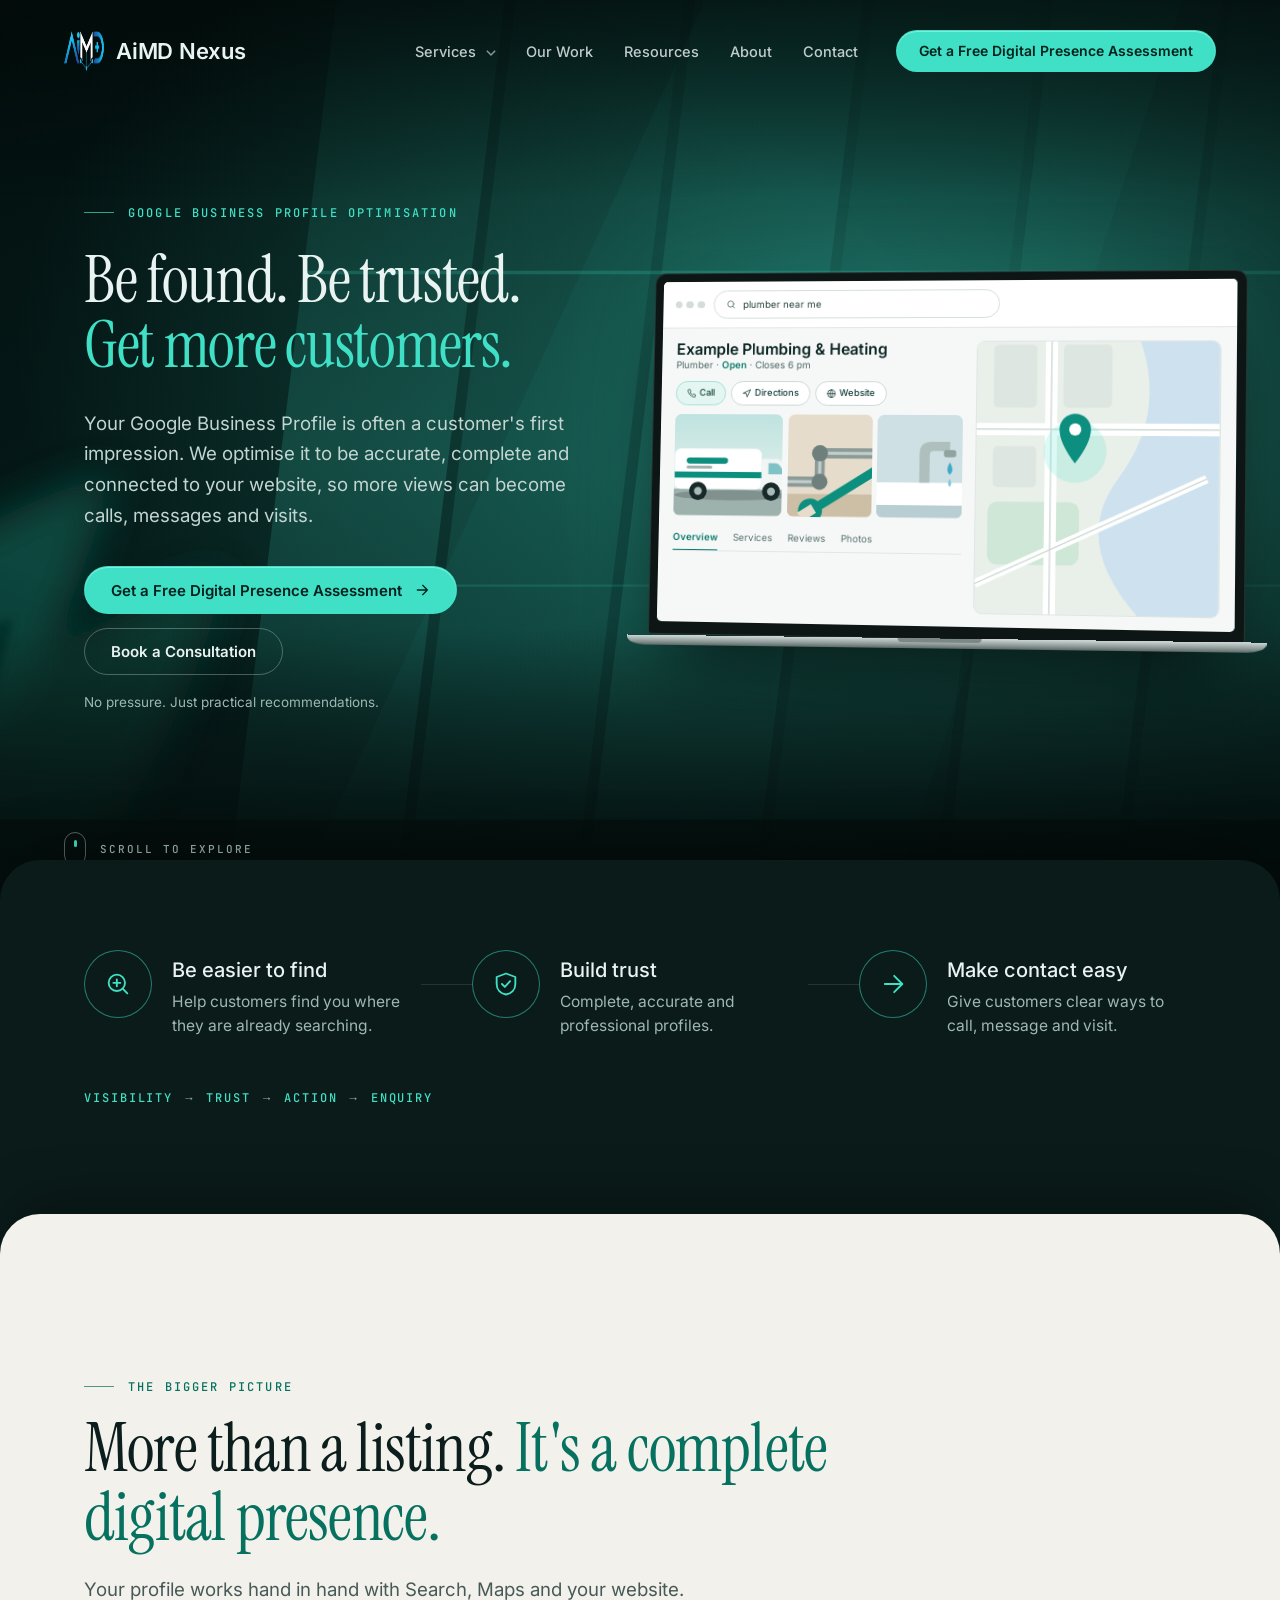
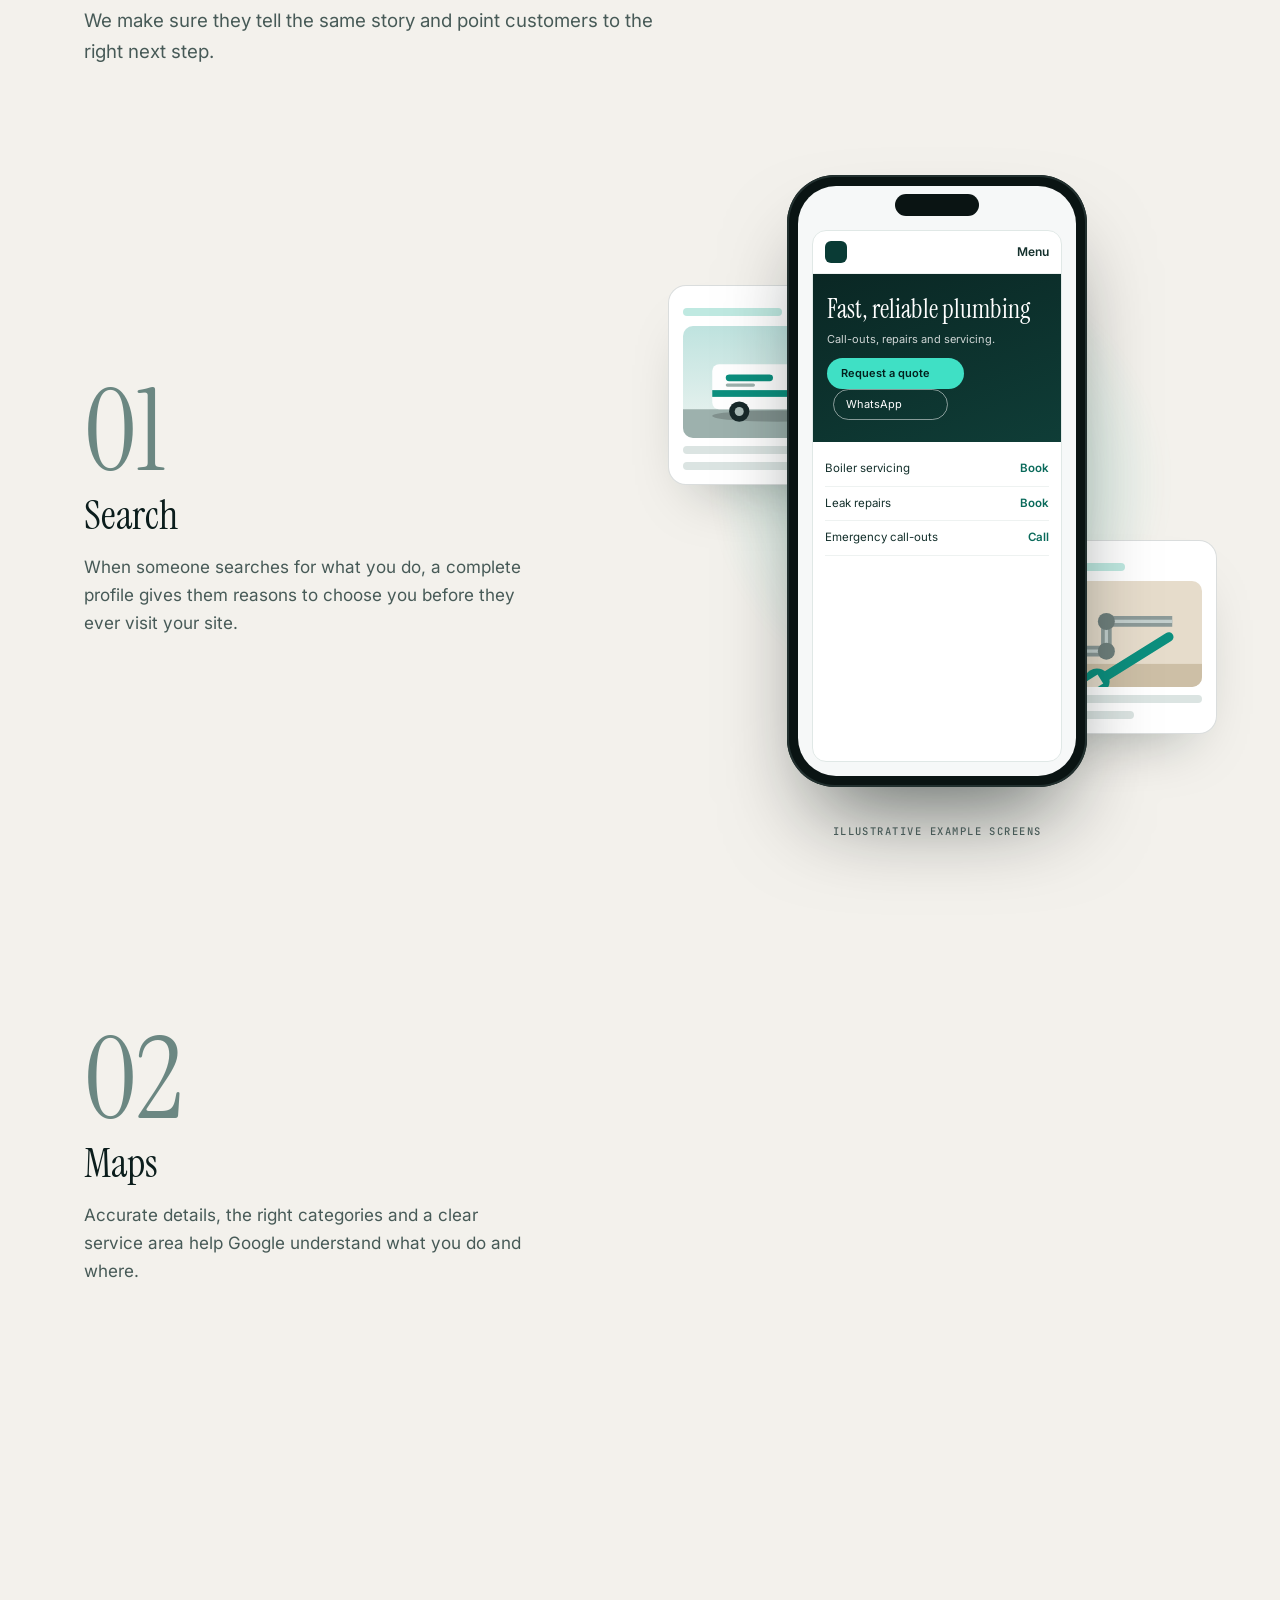
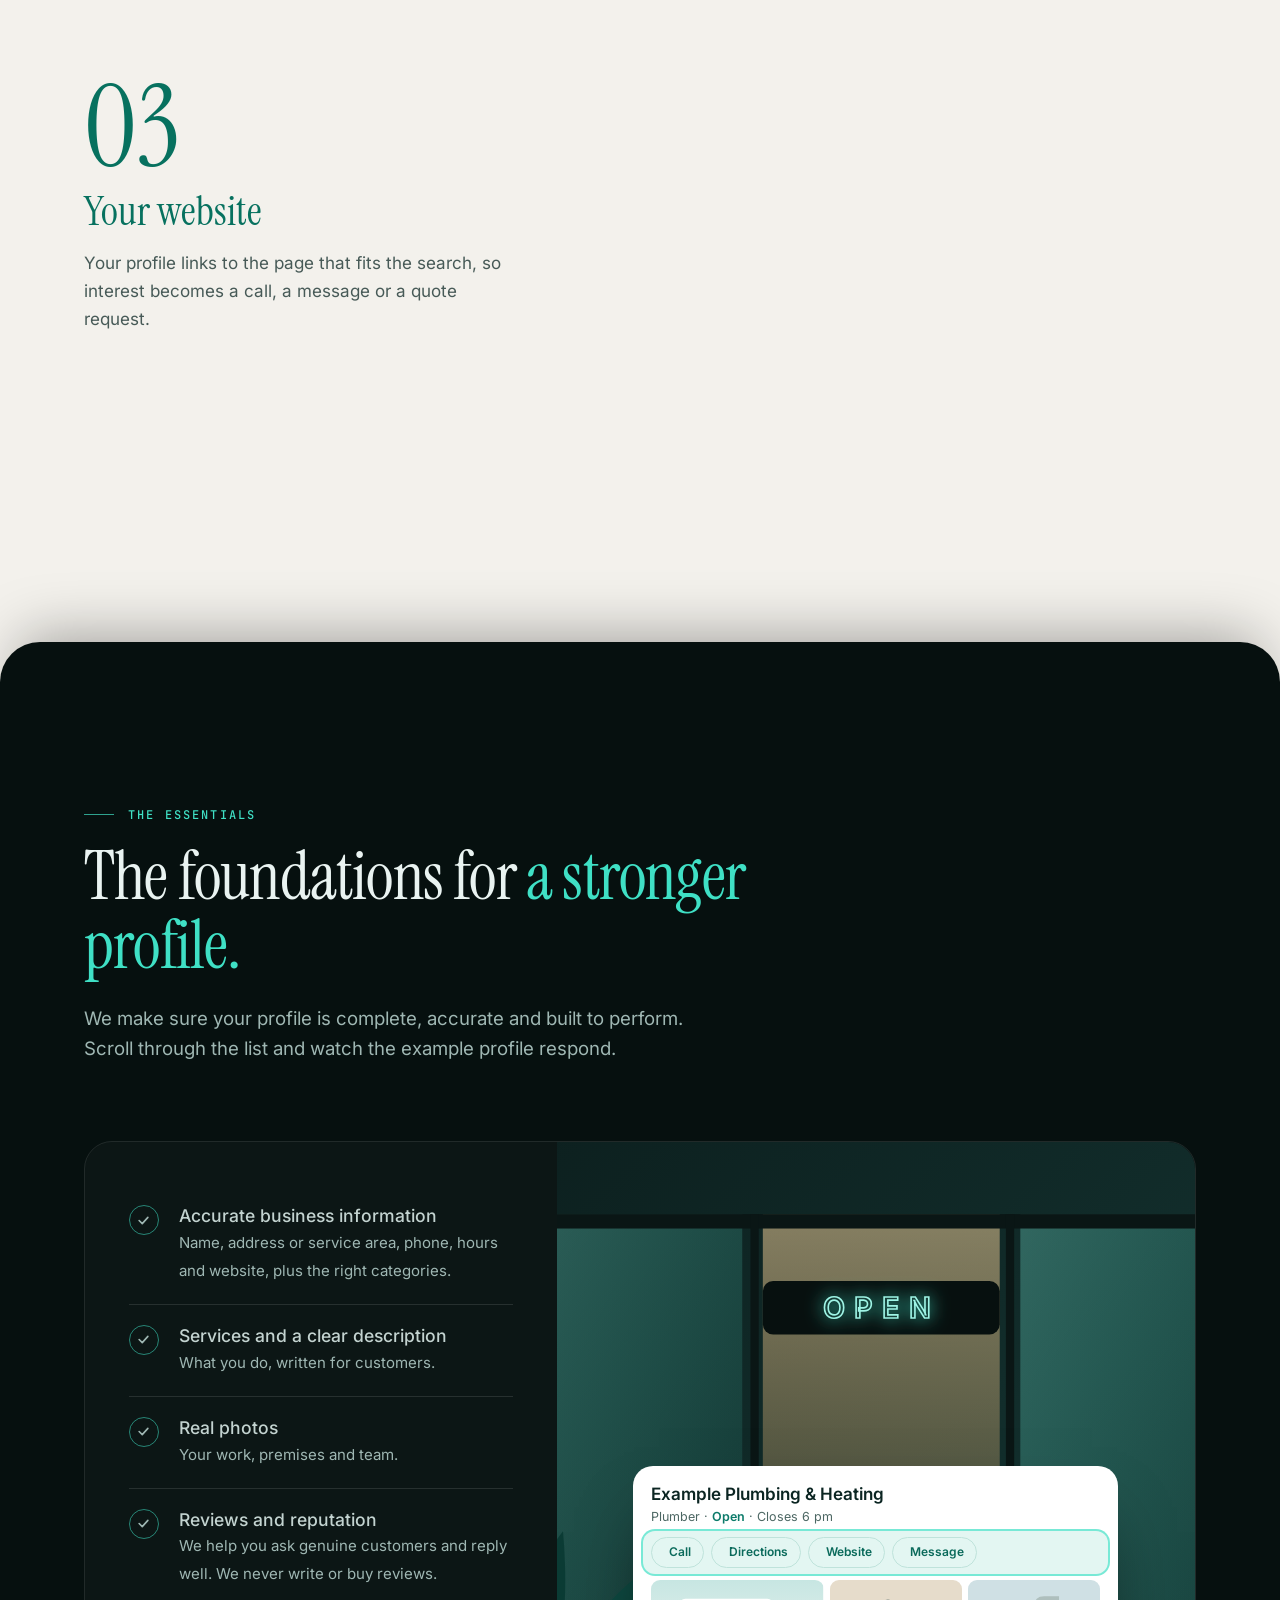
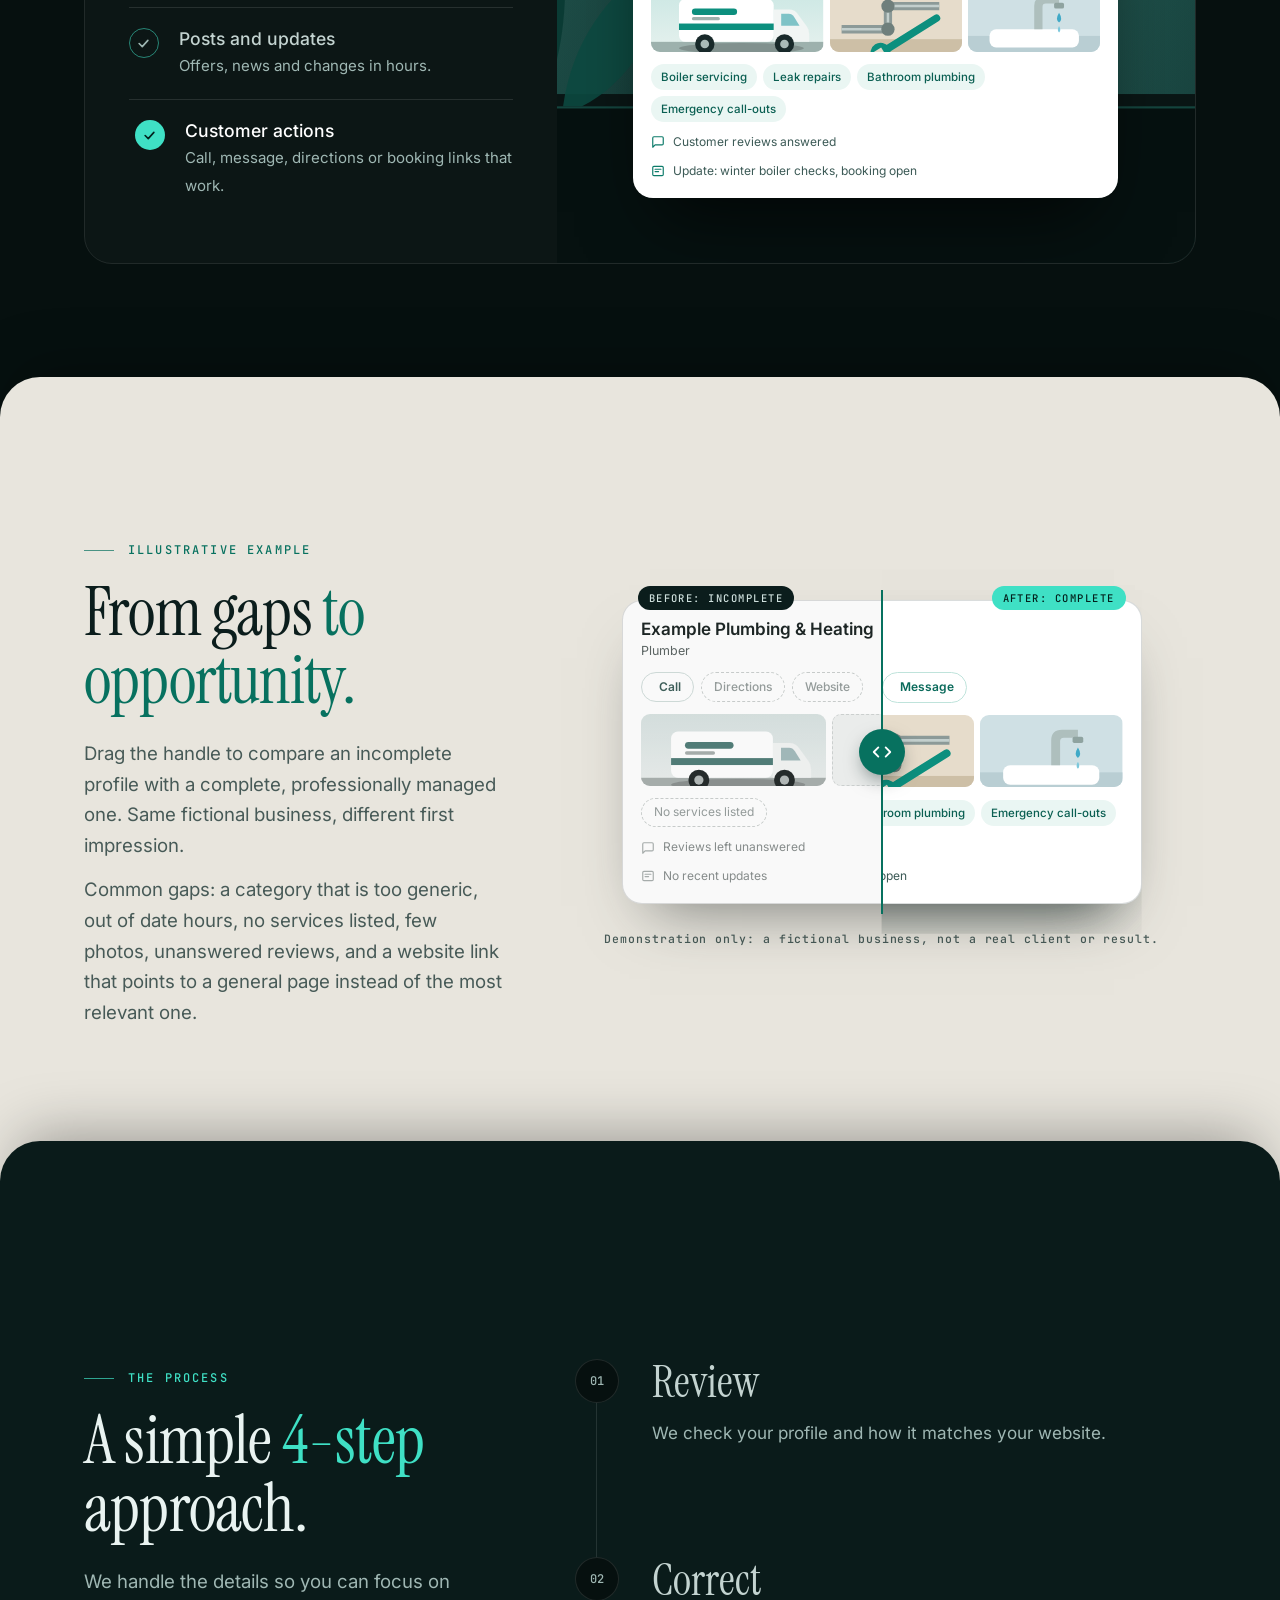
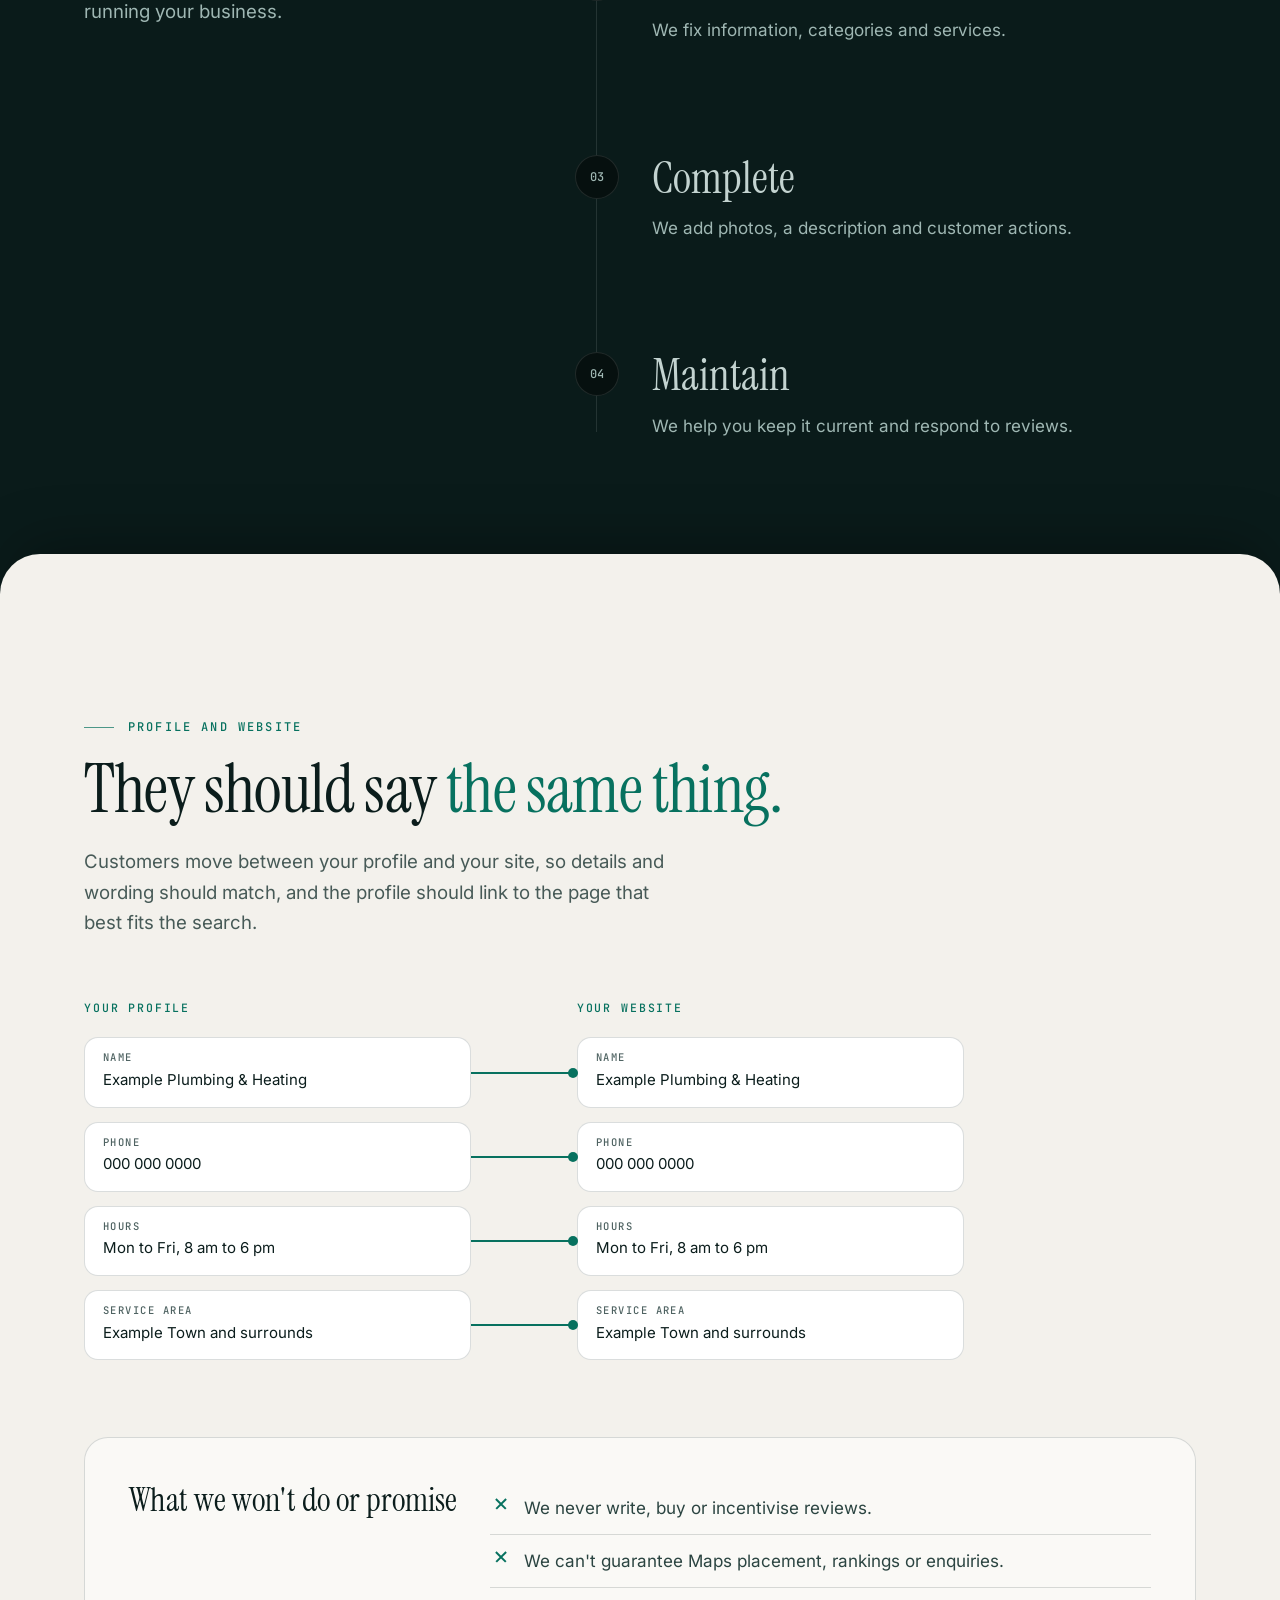
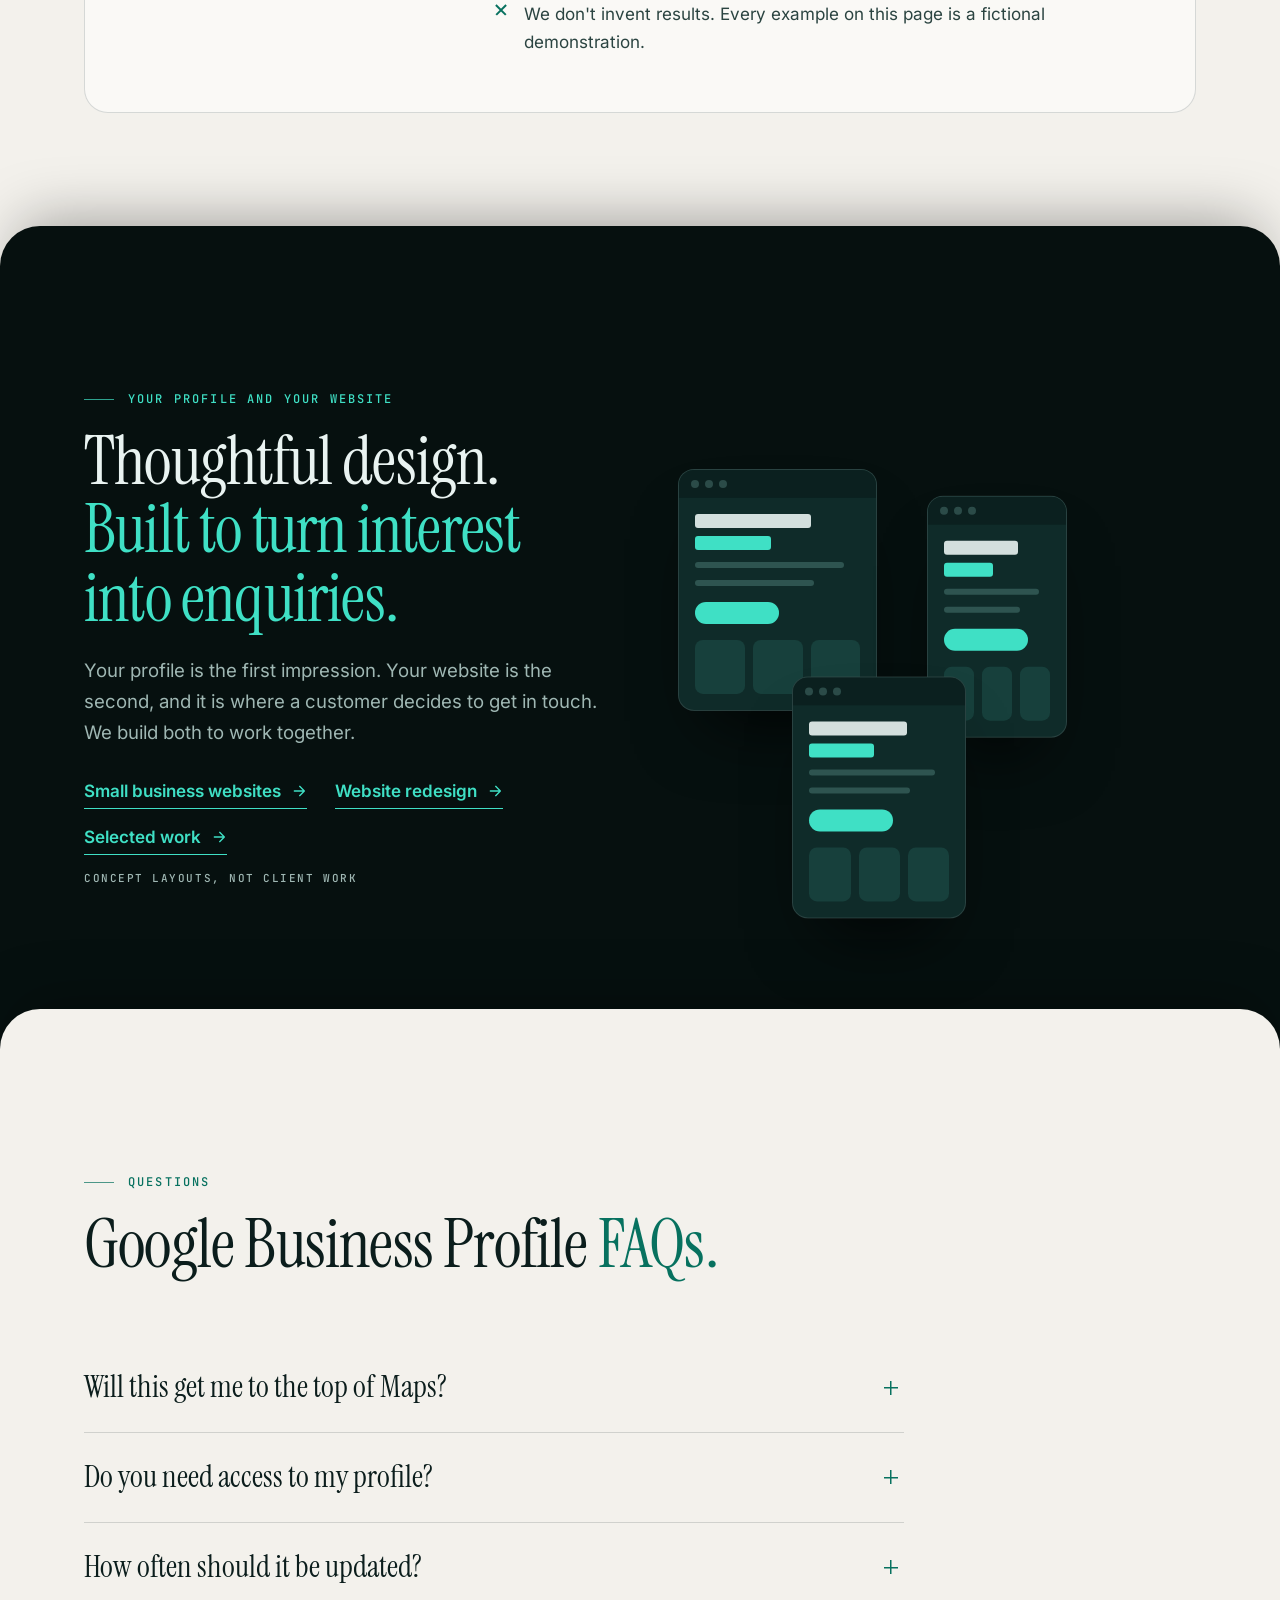
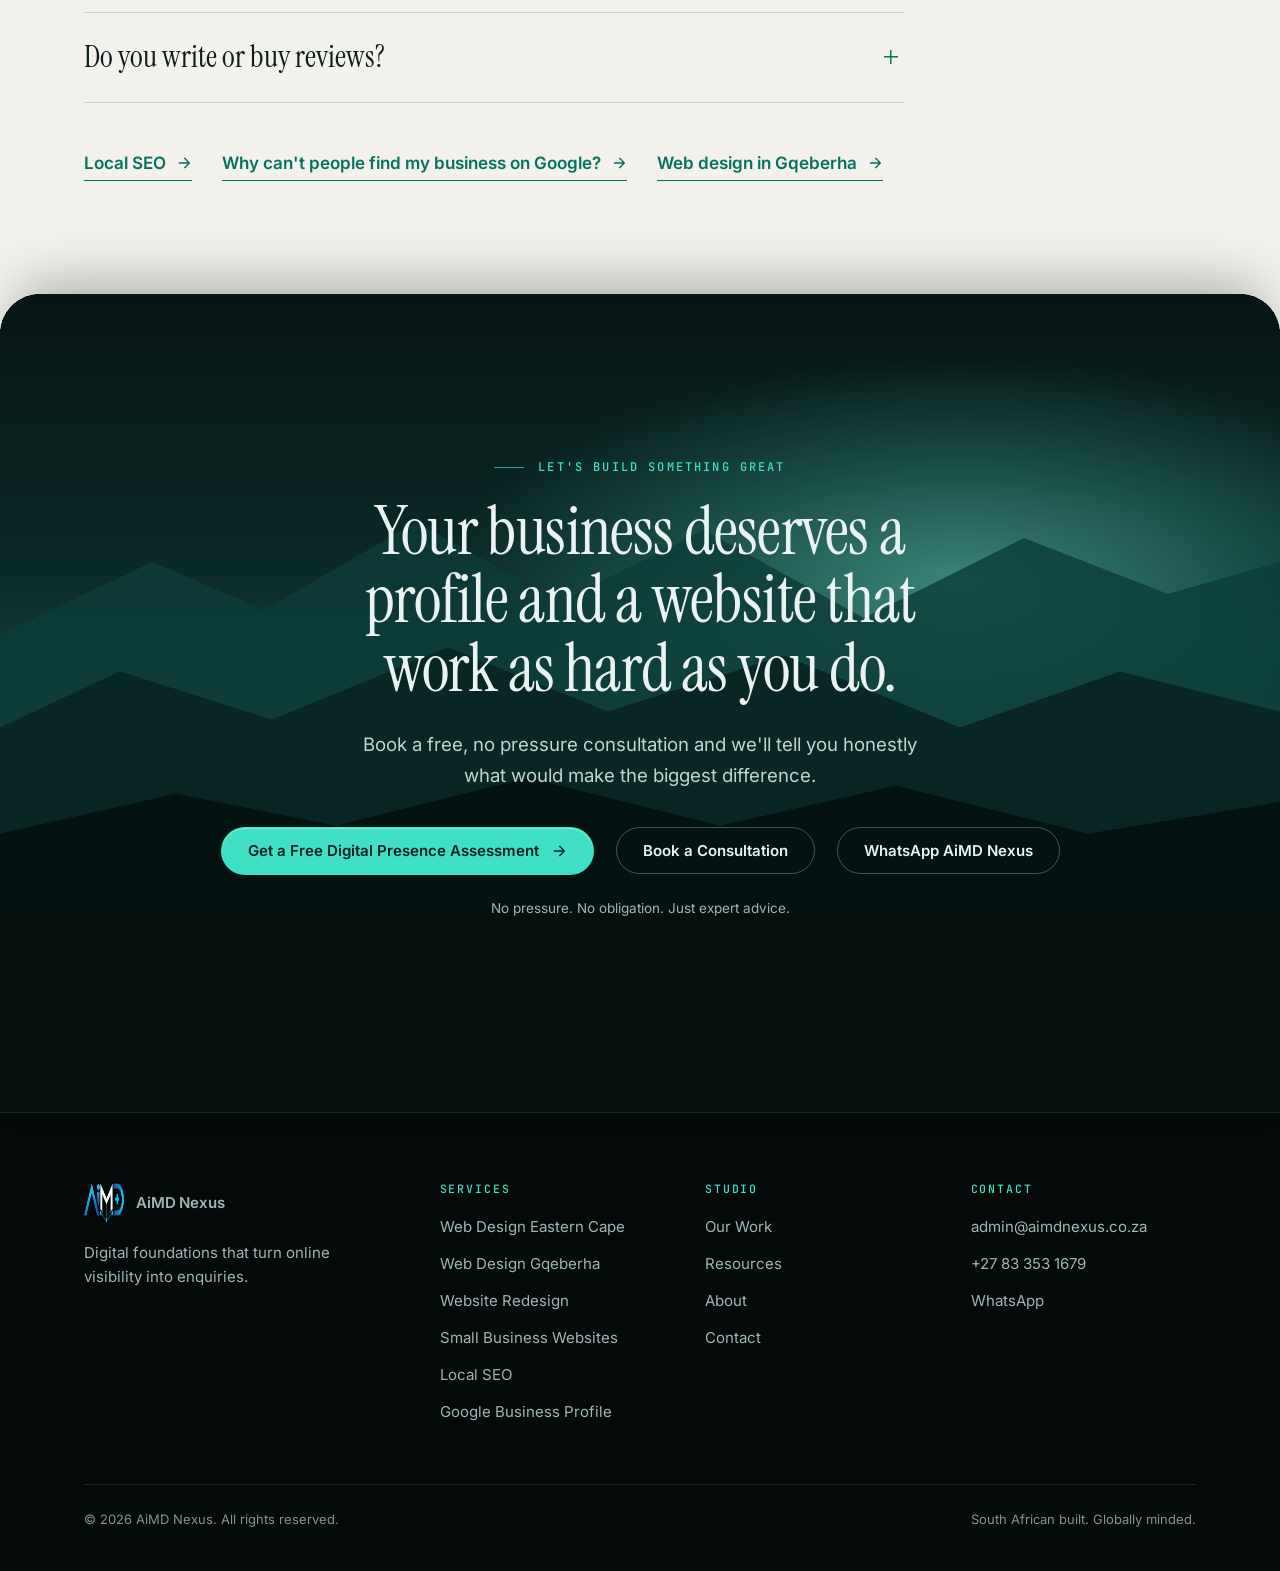
==== commit 6a1d2294: "Add files via upload" ====
--- a/google-business-profile-optimisation/index.html
+++ b/google-business-profile-optimisation/index.html
@@ -1,116 +1,83 @@
 <!DOCTYPE html>
-<html lang="en-ZA"><head><meta charset="UTF-8"><meta name="viewport" content="width=device-width, initial-scale=1.0">
-<title>Google Business Profile Optimisation | AiMD Nexus</title><meta name="description" content="Google Business Profile optimisation for local businesses: accurate details, the right categories and services, photos, reviews and a link to the right page on your website."><link rel="canonical" href="https://aimdnexus.co.za/google-business-profile-optimisation/">
-<link rel="icon" type="image/png" href="/assets/aimd-logo.png">
-<link rel="stylesheet" href="/assets/site.css">
+<html lang="en-ZA"><head><meta charset="UTF-8"><meta name="viewport" content="width=device-width, initial-scale=1, viewport-fit=cover"><meta name="theme-color" content="#06100f">
+<title>Google Business Profile Optimisation | AiMD Nexus</title>
+<meta name="description" content="Google Business Profile optimisation for local businesses: accurate details, the right categories and services, photos, reviews and a link to the right page on your website.">
+<link rel="canonical" href="https://aimdnexus.co.za/google-business-profile-optimisation/"><link rel="icon" type="image/png" href="/assets/aimd-logo.png">
+<link rel="preload" href="/assets/fonts/instrument-serif-latin-400-normal.woff2" as="font" type="font/woff2" crossorigin>
+<link rel="stylesheet" href="/assets/gbp.css">
+<script>document.documentElement.classList.add('js');setTimeout(function(){if(!document.documentElement.classList.contains('ready'))document.documentElement.classList.add('nojs-fallback')},3500)</script>
 <meta property="og:type" content="website"><meta property="og:site_name" content="AiMD Nexus"><meta property="og:locale" content="en_ZA">
 <meta property="og:title" content="Google Business Profile Optimisation | AiMD Nexus"><meta property="og:description" content="Google Business Profile optimisation for local businesses: accurate details, the right categories and services, photos, reviews and a link to the right page on your website."><meta property="og:url" content="https://aimdnexus.co.za/google-business-profile-optimisation/"><meta property="og:image" content="https://aimdnexus.co.za/assets/aimd-logo.png">
-<meta name="twitter:card" content="summary"><meta name="twitter:title" content="Google Business Profile Optimisation | AiMD Nexus"><meta name="twitter:description" content="Google Business Profile optimisation for local businesses: accurate details, the right categories and services, photos, reviews and a link to the right page on your website.">
-<script type="application/ld+json">{"@context": "https://schema.org", "@graph": [{"@type": "ProfessionalService", "@id": "https://aimdnexus.co.za/#business", "name": "AiMD Nexus", "url": "https://aimdnexus.co.za/", "logo": "https://aimdnexus.co.za/assets/aimd-logo.png", "image": "https://aimdnexus.co.za/assets/aimd-logo.png", "email": "admin@aimdnexus.co.za", "telephone": "+27833531679", "description": "AiMD Nexus builds digital foundations that turn online visibility into enquiries: website design, redesign, local SEO, Google Business Profile optimisation, online booking and website maintenance.", "areaServed": [{"@type": "AdministrativeArea", "name": "Eastern Cape"}, {"@type": "City", "name": "Gqeberha"}, {"@type": "Country", "name": "South Africa"}], "knowsAbout": ["Web design", "Website redesign", "Local SEO", "Google Business Profile optimisation", "Online booking", "Website maintenance"]}, {"@type": "WebSite", "@id": "https://aimdnexus.co.za/#website", "url": "https://aimdnexus.co.za/", "name": "AiMD Nexus", "publisher": {"@id": "https://aimdnexus.co.za/#business"}}, {"@type": "WebPage", "@id": "https://aimdnexus.co.za/google-business-profile-optimisation/#webpage", "url": "https://aimdnexus.co.za/google-business-profile-optimisation/", "name": "Google Business Profile Optimisation | AiMD Nexus", "description": "Google Business Profile optimisation for local businesses: accurate details, the right categories and services, photos, reviews and a link to the right page on your website.", "isPartOf": {"@id": "https://aimdnexus.co.za/#website"}, "breadcrumb": {"@id": "https://aimdnexus.co.za/google-business-profile-optimisation/#breadcrumb"}}, {"@type": "Service", "@id": "https://aimdnexus.co.za/google-business-profile-optimisation/#service", "name": "Google Business Profile Optimisation", "provider": {"@id": "https://aimdnexus.co.za/#business"}, "areaServed": [{"@type": "AdministrativeArea", "name": "Eastern Cape"}, {"@type": "City", "name": "Gqeberha"}, {"@type": "Country", "name": "South Africa"}], "url": "https://aimdnexus.co.za/google-business-profile-optimisation/"}, {"@type": "BreadcrumbList", "@id": "https://aimdnexus.co.za/google-business-profile-optimisation/#breadcrumb", "itemListElement": [{"@type": "ListItem", "position": 1, "name": "Home", "item": "https://aimdnexus.co.za/"}, {"@type": "ListItem", "position": 2, "name": "Google Business Profile Optimisation", "item": "https://aimdnexus.co.za/google-business-profile-optimisation/"}]}]}</script>
-</head><body>
-<header id="siteHeader">
-  <nav>
-    <a href="/" class="brand" aria-label="AiMD Nexus AI Digital Agency home">
-      <img src="/assets/aimd-logo.png" alt="AiMD Nexus logo">
-      <span class="brand-word">
-        <span class="b1">AiMD Nexus</span>
-        <span class="b2">AI DIGITAL AGENCY</span>
-      </span>
-    </a>
-    <ul class="nav-links" id="navLinks">
-      <li class="has-sub"><a href="/#services" data-nav>Services</a><ul class="sub"><li><a href="/web-design-eastern-cape/">Web Design Eastern Cape</a></li><li><a href="/web-design-gqeberha/">Web Design Gqeberha</a></li><li><a href="/website-redesign/">Website Redesign</a></li><li><a href="/small-business-websites/">Small Business Websites</a></li><li><a href="/local-seo/">Local SEO</a></li><li><a href="/google-business-profile-optimisation/">Google Business Profile</a></li></ul></li>
-      <li><a href="/#hospitality" data-nav>Hospitality</a></li>
-      <li><a href="/#portfolio" data-nav>Portfolio</a></li>
-      <li><a href="/resources/">Resources</a></li>
-      <li><a href="/#about" data-nav>About</a></li>
-      <li><a href="/#contact" data-nav>Contact</a></li>
-    </ul>
-    <div class="nav-right">
-      <a href="/#contact" class="btn btn-primary btn-sm">Request a Quote</a>
-      <button class="burger" id="burger" aria-label="Toggle menu" aria-expanded="false">
-        <span></span><span></span><span></span>
-      </button>
-    </div>
-  </nav>
-  <div class="mobile-panel" id="mobilePanel">
-    <a href="/#services">Services</a>
-    <a href="/web-design-eastern-cape/">Web Design Eastern Cape</a>
-    <a href="/web-design-gqeberha/">Web Design Gqeberha</a>
-    <a href="/website-redesign/">Website Redesign</a>
-    <a href="/small-business-websites/">Small Business Websites</a>
-    <a href="/local-seo/">Local SEO</a>
-    <a href="/google-business-profile-optimisation/">Google Business Profile</a>
-    <a href="/#hospitality">Hospitality</a>
-    <a href="/#portfolio">Portfolio</a>
-    <a href="/resources/">Resources</a>
-    <a href="/#about">About</a>
-    <a href="/#contact">Contact</a>
-    <a href="/#contact" class="btn btn-primary">Request a Quote</a>
-  </div>
-</header>
-<main><section class="hero page-hero"><div class="hero-glow" aria-hidden="true"></div><div class="wrap"><nav class="breadcrumb" aria-label="Breadcrumb" style="display:block;padding:0"><a href="/">Home</a> / Google Business Profile Optimisation</nav><h1>Google Business Profile Optimisation for Local Businesses</h1><p class="hero-sub">Your profile is often the first thing a customer sees. We set it up to be accurate, complete and connected to your website, so more views can become calls, messages and visits.</p><div class="hero-actions"><a href="/#audit" class="btn btn-primary">Get a Digital Presence Assessment <svg width="16" height="16" viewBox="0 0 24 24" fill="none" stroke="currentColor" stroke-width="2" stroke-linecap="round"><path d="M5 12h14M13 5l7 7-7 7"/></svg></a><a href="/#contact" class="btn btn-ghost">Request a Quote</a></div></div></section><section><div class="wrap"><div class="section-head" data-reveal><div class="eyebrow">MORE THAN A LISTING</div><h2>A discovery and a conversion point.</h2></div><div class="prose" data-reveal><p>A Google Business Profile shows on Search and Maps. It can answer a customer's questions before they ever visit your site, which makes it part of your digital foundation, not a standalone trick. It works best alongside a clear website and sound <a href="/local-seo/">local SEO</a>.</p></div></div></section><section><div class="wrap"><div class="section-head" data-reveal><div class="eyebrow">WHAT A STRONG PROFILE CONTAINS</div><h2>The essentials.</h2></div><div class="why-grid" data-reveal><div class="why-item"><h4>Accurate business information</h4><p>Name, address or service area, phone, hours and website.</p></div><div class="why-item"><h4>The right categories</h4><p>A primary category that fits, with relevant secondary ones.</p></div><div class="why-item"><h4>Services and a clear description</h4><p>What you do, written for customers.</p></div><div class="why-item"><h4>Real photos</h4><p>Your work, premises and team.</p></div><div class="why-item"><h4>Posts and updates</h4><p>Offers, news and changes in hours.</p></div><div class="why-item"><h4>Customer actions</h4><p>Call, message, directions or booking links that work.</p></div></div></div></section><section><div class="wrap"><div class="section-head" data-reveal><div class="eyebrow">MISSED OPPORTUNITIES</div><h2>What we often see.</h2></div><div class="prose" data-reveal><p>Common gaps include a category that is too generic, out of date hours, no services listed, few photos, unanswered reviews, and a website link that points to a general page instead of the most relevant one.</p></div></div></section><section><div class="wrap"><div class="section-head" data-reveal><div class="eyebrow">PROCESS</div><h2>How we optimise it.</h2></div><div class="why-grid" data-reveal><div class="why-item"><h4>1. Review</h4><p>We check your profile and how it matches your website.</p></div><div class="why-item"><h4>2. Correct</h4><p>We fix information, categories and services.</p></div><div class="why-item"><h4>3. Complete</h4><p>We add photos, description and customer actions.</p></div><div class="why-item"><h4>4. Maintain</h4><p>We help you keep it current and respond to reviews.</p></div></div></div></section><section><div class="wrap"><div class="section-head" data-reveal><div class="eyebrow">PROFILE AND WEBSITE</div><h2>They should say the same thing.</h2></div><div class="prose" data-reveal><p>Customers move between your profile and your site, so details and wording should match, and the profile should link to the page that best fits the search. We never write, buy or incentivise reviews, and we can't guarantee Maps placement or enquiries. We help you ask genuine customers and respond well.</p></div></div></section><section><div class="wrap"><div class="section-head" data-reveal><div class="eyebrow">QUESTIONS</div><h2>Google Business Profile FAQs.</h2></div><div class="faq" data-reveal><details><summary>Will this get me to the top of Maps?</summary><p>We can't promise that. We make your profile accurate and complete so you compete well for relevant searches.</p></details><details><summary>Do you need access to my profile?</summary><p>We usually need manager access, which you control and can remove at any time.</p></details><details><summary>How often should it be updated?</summary><p>Whenever hours, services or offers change, and with fresh photos and posts from time to time.</p></details></div></div></section><section><div class="wrap"><div class="section-head" data-reveal><div class="eyebrow">RELATED GUIDES</div><h2>If customers can't find you.</h2></div><div class="res-grid" data-reveal><a class="res-card" href="/resources/why-cant-people-find-my-business-on-google/"><h4>Why Can't People Find My Business on Google?</h4><p>The common reasons a business doesn't show up, and what you can fix first.</p></a></div></div></section><section style="padding:30px 0 70px;border-top:none"><div class="wrap"><div class="prose" data-reveal><p>Based in the city? See <a href="/web-design-gqeberha/">web design in Gqeberha</a>. See also <a href="/small-business-websites/">small business websites</a>.</p></div></div></section><section class="cta"><div class="wrap" data-reveal><h2>Ready to build a stronger digital foundation?</h2><p>Book a free, no pressure consultation and we'll tell you honestly what would make the biggest difference.</p><div class="hero-actions"><a href="/#audit" class="btn btn-primary">Get a Digital Presence Assessment <svg width="16" height="16" viewBox="0 0 24 24" fill="none" stroke="currentColor" stroke-width="2" stroke-linecap="round"><path d="M5 12h14M13 5l7 7-7 7"/></svg></a><a href="/#book" class="btn btn-ghost">Book a Consultation</a><a href="/#contact" class="btn btn-ghost">Request a Quote</a><a href="https://wa.me/27833531679?text=Hi%20AiMD%20Nexus%2C%20I%27d%20like%20to%20talk%20about%20a%20website." class="btn btn-ghost" rel="noopener">WhatsApp AiMD Nexus</a></div></div></section></main>
-<footer>
-  <div class="wrap">
-    <div class="footer-top">
-      <div class="footer-brand">
-        <a href="/" class="brand">
-          <img src="/assets/aimd-logo.png" alt="AiMD Nexus logo">
-          <span class="brand-word">
-            <span class="b1">AiMD Nexus</span>
-            <span class="b2">AI DIGITAL AGENCY</span>
-          </span>
-        </a>
-        <p>An AI-powered digital agency helping businesses establish, grow, and automate their online presence.</p>
-      </div>
-      <div class="footer-col">
-        <h5>Studio</h5>
-        <ul>
-          <li><a href="/#services">Services</a></li>
-          <li><a href="/#hospitality">Hospitality</a></li>
-          <li><a href="/#portfolio">Portfolio</a></li>
-          <li><a href="/resources/">Resources</a></li>
-          <li><a href="/#about">About</a></li>
-          <li><a href="/#contact">Contact</a></li>
-        </ul>
-      </div>
-      <div class="footer-col">
-        <h5>Services</h5>
-        <ul>
-          <li><a href="/web-design-eastern-cape/">Web Design Eastern Cape</a></li>
-          <li><a href="/web-design-gqeberha/">Web Design Gqeberha</a></li>
-          <li><a href="/website-redesign/">Website Redesign</a></li>
-          <li><a href="/small-business-websites/">Small Business Websites</a></li>
-          <li><a href="/local-seo/">Local SEO</a></li>
-          <li><a href="/google-business-profile-optimisation/">Google Business Profile</a></li>
-          <li><a href="/#services">AI Solutions</a></li>
-          <li><a href="/#services">Automation</a></li>
-          <li><a href="/#services">Digital Growth</a></li>
-        </ul>
-      </div>
-      <div class="footer-col">
-        <h5>Contact</h5>
-        <ul>
-          <li><a href="mailto:admin@aimdnexus.co.za">admin@aimdnexus.co.za</a></li>
-          <li><a href="tel:+27833531679">+27 83 353 1679</a></li>
-          <li><a href="/#contact">South Africa</a></li>
-        </ul>
-      </div>
-    </div>
-    <div class="footer-bottom">
-      <p>© 2026 AiMD Nexus. All rights reserved.</p>
-      <div class="socials">
-        <a href="#" aria-label="Instagram"><svg viewBox="0 0 24 24" fill="none" stroke="currentColor" stroke-width="1.8"><rect x="3" y="3" width="18" height="18" rx="5"/><circle cx="12" cy="12" r="4"/><circle cx="17.5" cy="6.5" r="1"/></svg></a>
-        <a href="#" aria-label="LinkedIn"><svg viewBox="0 0 24 24" fill="none" stroke="currentColor" stroke-width="1.8"><rect x="2" y="9" width="4" height="12"/><circle cx="4" cy="4" r="2"/><path d="M10 9h4v2c1-1.5 2.5-2.4 4.5-2.4 3.3 0 5.5 2 5.5 6V21h-4v-5.5c0-1.8-1-3-2.5-3S13 13.7 13 15.5V21h-3z"/></svg></a>
-        <a href="#" aria-label="Facebook"><svg viewBox="0 0 24 24" fill="none" stroke="currentColor" stroke-width="1.8"><path d="M15 8h3V4h-3a5 5 0 0 0-5 5v3H7v4h3v8h4v-8h3l1-4h-4V9a1 1 0 0 1 1-1z"/></svg></a>
-      </div>
-    </div>
-  </div>
-</footer>
-<script>
-const hd=document.getElementById('siteHeader'),bt=document.getElementById('backTop'),bg=document.getElementById('burger'),mp=document.getElementById('mobilePanel');
-addEventListener('scroll',()=>{hd.classList.toggle('scrolled',scrollY>10);bt&&bt.classList.toggle('show',scrollY>600)});
-bg.addEventListener('click',()=>{const o=mp.classList.toggle('open');bg.classList.toggle('open',o);bg.setAttribute('aria-expanded',o)});
-const io=new IntersectionObserver(es=>es.forEach(e=>{if(e.isIntersecting){e.target.classList.add('in-view');io.unobserve(e.target)}}),{threshold:.12});
-document.querySelectorAll('[data-reveal]').forEach(el=>io.observe(el));
-</script>
+<meta name="twitter:card" content="summary"><meta name="twitter:title" content="Google Business Profile Optimisation | AiMD Nexus"><meta name="twitter:description" content="Google Business Profile optimisation for local businesses: accurate details, the right categories and services, photos, reviews and a link to the right page on your website."><script type="application/ld+json">{"@context": "https://schema.org", "@graph": [{"@type": "ProfessionalService", "@id": "https://aimdnexus.co.za/#business", "name": "AiMD Nexus", "url": "https://aimdnexus.co.za/", "logo": "https://aimdnexus.co.za/assets/aimd-logo.png", "image": "https://aimdnexus.co.za/assets/aimd-logo.png", "email": "admin@aimdnexus.co.za", "telephone": "+27833531679", "description": "AiMD Nexus builds digital foundations that turn online visibility into enquiries: website design, redesign, local SEO, Google Business Profile optimisation, online booking and website maintenance.", "areaServed": [{"@type": "AdministrativeArea", "name": "Eastern Cape"}, {"@type": "City", "name": "Gqeberha"}, {"@type": "Country", "name": "South Africa"}], "knowsAbout": ["Web design", "Website redesign", "Local SEO", "Google Business Profile optimisation", "Online booking", "Website maintenance"]}, {"@type": "WebSite", "@id": "https://aimdnexus.co.za/#website", "url": "https://aimdnexus.co.za/", "name": "AiMD Nexus", "publisher": {"@id": "https://aimdnexus.co.za/#business"}}, {"@type": "WebPage", "@id": "https://aimdnexus.co.za/google-business-profile-optimisation/#webpage", "url": "https://aimdnexus.co.za/google-business-profile-optimisation/", "name": "Google Business Profile Optimisation | AiMD Nexus", "description": "Google Business Profile optimisation for local businesses: accurate details, the right categories and services, photos, reviews and a link to the right page on your website.", "isPartOf": {"@id": "https://aimdnexus.co.za/#website"}, "breadcrumb": {"@id": "https://aimdnexus.co.za/google-business-profile-optimisation/#breadcrumb"}}, {"@type": "Service", "@id": "https://aimdnexus.co.za/google-business-profile-optimisation/#service", "name": "Google Business Profile Optimisation", "provider": {"@id": "https://aimdnexus.co.za/#business"}, "areaServed": [{"@type": "AdministrativeArea", "name": "Eastern Cape"}, {"@type": "City", "name": "Gqeberha"}, {"@type": "Country", "name": "South Africa"}], "url": "https://aimdnexus.co.za/google-business-profile-optimisation/"}, {"@type": "BreadcrumbList", "@id": "https://aimdnexus.co.za/google-business-profile-optimisation/#breadcrumb", "itemListElement": [{"@type": "ListItem", "position": 1, "name": "Home", "item": "https://aimdnexus.co.za/"}, {"@type": "ListItem", "position": 2, "name": "Google Business Profile Optimisation", "item": "https://aimdnexus.co.za/google-business-profile-optimisation/"}]}]}</script>
+<script src="/assets/gbp.js" defer></script></head><body>
+<svg width="0" height="0" style="position:absolute" aria-hidden="true" focusable="false"><defs>
+<linearGradient id="g-sky" x1="0" y1="0" x2="0" y2="1"><stop offset="0" stop-color="#bfe3df"/><stop offset="1" stop-color="#eef4f1"/></linearGradient>
+<g id="ph-van"><rect width="160" height="100" fill="url(#g-sky)"/><rect y="74" width="160" height="26" fill="#9db1ad"/><ellipse cx="84" cy="80" rx="58" ry="5" fill="#000" opacity=".18"/><rect x="26" y="34" width="88" height="40" rx="6" fill="#fff"/><path d="M114 44h14q6 0 9 5l8 11q2 3 2 7v7h-33z" fill="#f1f5f4"/><path d="M121 48h7q3 0 5 3l5 8h-17z" fill="#7fc3c7"/><rect x="26" y="57" width="88" height="6" fill="#0c8f7e"/><rect x="38" y="43" width="42" height="6" rx="3" fill="#0c8f7e"/><rect x="38" y="51" width="26" height="3" rx="1.5" fill="#9db1ad"/><circle cx="50" cy="76" r="9" fill="#18292a"/><circle cx="50" cy="76" r="4" fill="#a9bbb8"/><circle cx="124" cy="76" r="9" fill="#18292a"/><circle cx="124" cy="76" r="4" fill="#a9bbb8"/></g>
+<g id="ph-tools"><rect width="160" height="100" fill="#e6dccb"/><rect y="78" width="160" height="22" fill="#cdbfa6"/><path d="M14 66H70V38H132" stroke="#8c9a98" stroke-width="10" fill="none" stroke-linejoin="round"/><path d="M14 66H70V38H132" stroke="#c3cfcd" stroke-width="3" fill="none" stroke-linejoin="round"/><circle cx="70" cy="66" r="8" fill="#6f7f7c"/><circle cx="70" cy="38" r="8" fill="#6f7f7c"/><g transform="rotate(-32 100 70)"><rect x="52" y="66" width="86" height="9" rx="4.5" fill="#0c8f7e"/><circle cx="54" cy="70" r="12" fill="#0c8f7e"/><rect x="42" y="65" width="16" height="10" fill="#e6dccb"/></g></g>
+<g id="ph-tap"><rect width="160" height="100" fill="#cfe0e4"/><rect y="74" width="160" height="26" fill="#b9ced3"/><rect x="26" y="66" width="108" height="22" rx="8" fill="#fff"/><path d="M80 66V38q0-12 12-12h18v9H94q-4 0-4 4v27z" fill="#aebfbd"/><rect x="104" y="34" width="12" height="7" rx="2" fill="#8fa3a0"/><path d="M110 46q5 8 0 12-5-4 0-12z" fill="#3fa9c7"/><path d="M110 62q3 5 0 8-3-3 0-8z" fill="#7cc8dc"/></g>
+<g id="map-art"><rect width="200" height="260" fill="#e9efe9"/><path d="M128 0q34 70-10 130t34 130h48V0z" fill="#cde2ee"/><rect x="10" y="150" width="76" height="52" rx="8" fill="#cfe7d6"/><rect x="14" y="20" width="36" height="52" rx="4" fill="#dde6e0"/><rect x="72" y="20" width="40" height="52" rx="4" fill="#dde6e0"/><rect x="14" y="104" width="36" height="34" rx="4" fill="#dde6e0"/><path d="M0 90H200M62 0V260" stroke="#fff" stroke-width="10"/><path d="M0 218 190 130" stroke="#fff" stroke-width="7"/><path d="M0 90H200M62 0V260M0 218 190 130" stroke="#c6d3cf" stroke-width="1" fill="none"/><circle cx="82" cy="108" r="26" fill="#3fe0c5" opacity=".18"/><g transform="translate(82 118)"><path d="M0 0q-13-17-13-28a13 13 0 1 1 26 0q0 11-13 28z" fill="#0c8f7e"/><circle cy="-28" r="5" fill="#fff"/></g></g>
+</defs></svg>
+<a class="skip" href="#main">Skip to content</a>
+<header class="hdr" id="hdr"><div class="hdr-in"><a class="brand" href="/" aria-label="AiMD Nexus home"><img src="/assets/aimd-logo.png" width="40" height="40" alt=""><span>AiMD Nexus</span></a>
+<nav class="nav" aria-label="Main"><ul><li class="has-sub"><a href="/#services">Services <svg viewBox="0 0 12 8" fill="none" stroke="currentColor" stroke-width="1.8" aria-hidden="true"><path d="m1 1 5 5 5-5"/></svg></a><ul class="sub"><li><a href="/web-design-eastern-cape/">Web Design Eastern Cape</a></li><li><a href="/web-design-gqeberha/">Web Design Gqeberha</a></li><li><a href="/website-redesign/">Website Redesign</a></li><li><a href="/small-business-websites/">Small Business Websites</a></li><li><a href="/local-seo/">Local SEO</a></li><li><a href="/google-business-profile-optimisation/">Google Business Profile</a></li></ul></li><li><a href="/#portfolio">Our Work</a></li><li><a href="/resources/">Resources</a></li><li><a href="/#about">About</a></li><li><a href="/#contact">Contact</a></li></ul></nav>
+<a class="btn btn-p hdr-cta" href="/#audit"><span class="long">Get a Free Digital Presence Assessment</span><span class="short">Free Assessment</span></a>
+<button class="menu-btn" type="button" aria-expanded="false" aria-controls="mmenu" aria-label="Menu"><span></span><span></span></button></div><div class="prog" aria-hidden="true"></div></header>
+<div class="mmenu" id="mmenu" hidden><a href="/#services">Services</a><a class="sm" href="/web-design-eastern-cape/">Web Design Eastern Cape</a><a class="sm" href="/web-design-gqeberha/">Web Design Gqeberha</a><a class="sm" href="/website-redesign/">Website Redesign</a><a class="sm" href="/small-business-websites/">Small Business Websites</a><a class="sm" href="/local-seo/">Local SEO</a><a class="sm" href="/google-business-profile-optimisation/">Google Business Profile</a><a href="/#portfolio">Our Work</a><a href="/resources/">Resources</a><a href="/#about">About</a><a href="/#contact">Contact</a><a class="btn btn-p" href="/#audit">Get a Free Digital Presence Assessment</a></div>
+<main id="main">
+<section class="hero dark" aria-labelledby="h1"><svg class="hero-art" data-speed=".10" viewBox="0 0 1600 900" preserveAspectRatio="xMidYMid slice" aria-hidden="true"><defs><linearGradient id="h-bg" x1="0" y1="0" x2="1" y2="1"><stop offset="0" stop-color="#020c0b"/><stop offset=".55" stop-color="#06201e"/><stop offset="1" stop-color="#0d3a36"/></linearGradient><linearGradient id="h-gl" x1="0" y1="0" x2="0" y2="1"><stop offset="0" stop-color="#3fe0c5" stop-opacity="0"/><stop offset=".5" stop-color="#3fe0c5" stop-opacity=".17"/><stop offset="1" stop-color="#3fe0c5" stop-opacity=".04"/></linearGradient><radialGradient id="h-gw" cx=".7" cy=".4" r=".55"><stop offset="0" stop-color="#3fe0c5" stop-opacity=".3"/><stop offset="1" stop-color="#3fe0c5" stop-opacity="0"/></radialGradient><filter id="h-b1" x="-20%" y="-20%" width="140%" height="140%"><feGaussianBlur stdDeviation="18"/></filter><filter id="h-b2" x="-20%" y="-20%" width="140%" height="140%"><feGaussianBlur stdDeviation="4"/></filter></defs><rect width="1600" height="900" fill="url(#h-bg)"/><rect width="1600" height="900" fill="url(#h-gw)"/><g transform="translate(540 -40) skewX(-7)"><rect x="0" width="150" height="1000" fill="url(#h-gl)"/><rect x="160" width="150" height="1000" fill="url(#h-gl)" opacity=".7"/><rect x="320" width="150" height="1000" fill="url(#h-gl)" opacity=".95"/><rect x="480" width="150" height="1000" fill="url(#h-gl)" opacity=".5"/><rect x="640" width="150" height="1000" fill="url(#h-gl)" opacity=".8"/><rect x="800" width="150" height="1000" fill="url(#h-gl)" opacity=".45"/><rect x="960" width="150" height="1000" fill="url(#h-gl)" opacity=".7"/><rect width="1200" height="3" y="330" fill="#3fe0c5" opacity=".2"/><rect width="1200" height="2" y="610" fill="#3fe0c5" opacity=".14"/></g><polygon points="880,0 1300,0 1010,900 470,900" fill="#3fe0c5" opacity=".045"/><g filter="url(#h-b1)" opacity=".95"><path d="M-60 900C20 640 160 520 330 470C290 620 210 760 120 900Z" fill="#0a4a40"/><path d="M120 900C170 700 280 600 430 560C400 690 330 800 250 900Z" fill="#083a33"/><ellipse cx="60" cy="560" rx="140" ry="40" transform="rotate(-34 60 560)" fill="#0b5247"/></g><g filter="url(#h-b2)" opacity=".85"><path d="M-20 900C40 720 120 640 240 600C220 700 170 800 110 900Z" fill="#06312b"/></g><rect y="780" width="1600" height="120" fill="#020908" opacity=".6"/></svg><div class="wrap"><div>
+<div class="eyebrow hero-fade">Google Business Profile Optimisation</div>
+<h1 id="h1"><span class="ln"><span>Be found. Be trusted.</span></span><span class="ln acc"><span>Get more customers.</span></span></h1>
+<p class="lead hero-fade">Your Google Business Profile is often a customer's first impression. We optimise it to be accurate, complete and connected to your website, so more views can become calls, messages and visits.</p>
+<div class="hero-cta hero-fade"><a class="btn btn-p" href="/#audit">Get a Free Digital Presence Assessment <svg viewBox="0 0 24 24" fill="none" stroke="currentColor" stroke-width="2" stroke-linecap="round" stroke-linejoin="round" aria-hidden="true"><path d="M5 12h14M13 5l7 7-7 7"/></svg></a><a class="btn btn-g" href="/#book">Book a Consultation</a></div><p class="hero-note hero-fade">No pressure. Just practical recommendations.</p></div>
+<div class="lap-wrap" aria-hidden="true"><div class="lap-par" data-speed=".05"><div class="laptop"><div class="lid"><div class="scr"><div class="tb"><div class="dots"><i></i><i></i><i></i></div><div class="sf"><svg viewBox="0 0 24 24" fill="none" stroke="currentColor" stroke-width="2" stroke-linecap="round" aria-hidden="true"><circle cx="11" cy="11" r="7"/><path d="m20 20-4-4"/></svg> plumber near me</div></div>
+<div class="sb"><div class="sb-l"><div><div class="nm">Example Plumbing &amp; Heating</div><div class="mt">Plumber · <b>Open</b> · Closes 6 pm</div></div><div class="pill-row"><span class="pl on"><svg viewBox="0 0 24 24" fill="none" stroke="currentColor" stroke-width="2" stroke-linecap="round" stroke-linejoin="round"><path d="M22 16.9v3a2 2 0 0 1-2.2 2 19.8 19.8 0 0 1-8.6-3.1 19.5 19.5 0 0 1-6-6A19.8 19.8 0 0 1 2.1 4.2 2 2 0 0 1 4.1 2h3a2 2 0 0 1 2 1.7c.1 1 .4 1.9.7 2.8a2 2 0 0 1-.5 2.1L8.1 9.9a16 16 0 0 0 6 6l1.3-1.3a2 2 0 0 1 2.1-.4c.9.3 1.8.6 2.8.7a2 2 0 0 1 1.7 2z"/></svg>Call</span><span class="pl"><svg viewBox="0 0 24 24" fill="none" stroke="currentColor" stroke-width="2" stroke-linecap="round" stroke-linejoin="round"><path d="m3 11 19-9-9 19-2-8z"/></svg>Directions</span><span class="pl"><svg viewBox="0 0 24 24" fill="none" stroke="currentColor" stroke-width="2" stroke-linecap="round"><circle cx="12" cy="12" r="10"/><path d="M2 12h20M12 2a15 15 0 0 1 0 20M12 2a15 15 0 0 0 0 20"/></svg>Website</span></div><div class="ph3"><svg viewBox="0 0 160 100" preserveAspectRatio="xMidYMid slice" aria-hidden="true"><use href="#ph-van"/></svg><svg viewBox="0 0 160 100" preserveAspectRatio="xMidYMid slice" aria-hidden="true"><use href="#ph-tools"/></svg><svg viewBox="0 0 160 100" preserveAspectRatio="xMidYMid slice" aria-hidden="true"><use href="#ph-tap"/></svg></div><div class="tabs"><span class="a">Overview</span><span>Services</span><span>Reviews</span><span>Photos</span></div></div><div class="sb-r"><svg viewBox="0 0 200 260" preserveAspectRatio="xMidYMid slice" aria-hidden="true"><use href="#map-art"/></svg></div></div></div></div><div class="base"></div></div></div></div></div>
+<div class="cue" aria-hidden="true"><i></i>Scroll to explore</div></section>
+<section class="strip dark-2" aria-labelledby="t-strip"><div class="wrap"><h2 class="sr" id="t-strip" style="position:absolute;left:-9999px">Why a complete profile matters</h2><ul class="trio">
+<li data-r style="--d:0"><span class="ico"><svg viewBox="0 0 24 24" fill="none" stroke="currentColor" stroke-width="1.6" stroke-linecap="round" aria-hidden="true"><circle cx="11" cy="11" r="7"/><path d="m20 20-4-4M11 8v6M8 11h6"/></svg></span><div><h3>Be easier to find</h3><p>Help customers find you where they are already searching.</p></div></li>
+<li data-r style="--d:1"><span class="ico"><svg viewBox="0 0 24 24" fill="none" stroke="currentColor" stroke-width="1.6" stroke-linecap="round" stroke-linejoin="round" aria-hidden="true"><path d="M12 3 4 6v6c0 5 3.4 8.2 8 9 4.6-.8 8-4 8-9V6z"/><path d="m8.5 12 2.5 2.5 4.5-5"/></svg></span><div><h3>Build trust</h3><p>Complete, accurate and professional profiles.</p></div></li>
+<li data-r style="--d:2"><span class="ico"><svg viewBox="0 0 24 24" fill="none" stroke="currentColor" stroke-width="1.6" stroke-linecap="round" stroke-linejoin="round" aria-hidden="true"><path d="M5 12h14M13 5l7 7-7 7"/></svg></span><div><h3>Make contact easy</h3><p>Give customers clear ways to call, message and visit.</p></div></li></ul>
+<div class="seq" data-r><span>Visibility</span><i>→</i><span>Trust</span><i>→</i><span>Action</span><i>→</i><span>Enquiry</span></div></div></section>
+<section class="light story" id="how-it-works" aria-labelledby="t-story"><div class="wrap"><div class="sec-head" data-r><div class="eyebrow">The bigger picture</div><h2 id="t-story">More than a listing. <em>It's a complete digital presence.</em></h2><p class="lead">Your profile works hand in hand with Search, Maps and your website. We make sure they tell the same story and point customers to the right next step.</p></div>
+<div class="story-grid"><ol class="steps">
+<li class="step is-on" data-screen="0"><div class="n">01</div><h3>Search</h3><p>When someone searches for what you do, a complete profile gives them reasons to choose you before they ever visit your site.</p></li>
+<li class="step" data-screen="1"><div class="n">02</div><h3>Maps</h3><p>Accurate details, the right categories and a clear service area help Google understand what you do and where.</p></li>
+<li class="step" data-screen="2"><div class="n">03</div><h3>Your website</h3><p>Your profile links to the page that fits the search, so interest becomes a call, a message or a quote request.</p></li></ol>
+<div class="stage" data-screen="0" aria-hidden="true"><div class="ghost g1" data-r="fade"><i class="t"></i><svg viewBox="0 0 160 100" preserveAspectRatio="xMidYMid slice" aria-hidden="true"><use href="#ph-van"/></svg><i></i><i style="width:70%"></i></div><div class="ghost g2" data-r="fade"><i class="t"></i><svg viewBox="0 0 160 100" preserveAspectRatio="xMidYMid slice" aria-hidden="true"><use href="#ph-tools"/></svg><i></i><i style="width:60%"></i></div>
+<div class="phone"><div class="ph-scr">
+<div class="sc s0"><div class="sbar"><svg viewBox="0 0 24 24" fill="none" stroke="currentColor" stroke-width="2" stroke-linecap="round" aria-hidden="true"><circle cx="11" cy="11" r="7"/><path d="m20 20-4-4"/></svg>plumber near me</div><div class="chips"><span>Open now</span><span>Near me</span><span>Emergency</span></div><div class="rc hi"><svg viewBox="0 0 160 100" preserveAspectRatio="xMidYMid slice" aria-hidden="true"><use href="#ph-van"/></svg><div><b>Example Plumbing &amp; Heating</b><small>Plumber · Open · Closes 6 pm</small><div class="mini"><span>Call</span><span>Website</span></div></div></div><div class="rc dim"><svg viewBox="0 0 160 100" preserveAspectRatio="xMidYMid slice" aria-hidden="true"><use href="#ph-tap"/></svg><div><b>Another plumber nearby</b><small>Plumber</small></div></div><div class="rc dim"><svg viewBox="0 0 160 100" preserveAspectRatio="xMidYMid slice" aria-hidden="true"><use href="#ph-tools"/></svg><div><b>Another plumber nearby</b><small>Plumber</small></div></div></div>
+<div class="sc s1"><div class="mapbox"><svg viewBox="0 0 200 260" preserveAspectRatio="xMidYMid slice" aria-hidden="true"><use href="#map-art"/></svg></div><div class="sheet"><b>Example Plumbing &amp; Heating</b><div class="mt2">Plumber · Open · Closes 6 pm</div><div class="acts"><span>Call</span><span>Directions</span><span>Website</span></div><div class="th"><svg viewBox="0 0 160 100" preserveAspectRatio="xMidYMid slice" aria-hidden="true"><use href="#ph-van"/></svg><svg viewBox="0 0 160 100" preserveAspectRatio="xMidYMid slice" aria-hidden="true"><use href="#ph-tools"/></svg><svg viewBox="0 0 160 100" preserveAspectRatio="xMidYMid slice" aria-hidden="true"><use href="#ph-tap"/></svg></div></div></div>
+<div class="sc s2"><div class="wsite"><div class="wh"><i></i><span>Menu</span></div><div class="hero2"><h4>Fast, reliable plumbing</h4><p>Call-outs, repairs and servicing.</p><span class="b1">Request a quote</span><span class="b2">WhatsApp</span></div><div class="svl"><div><span>Boiler servicing</span><span>Book</span></div><div><span>Leak repairs</span><span>Book</span></div><div><span>Emergency call-outs</span><span>Call</span></div></div></div></div>
+</div></div><div class="cap">Illustrative example screens</div></div></div></div></section>
+<section class="dark found" id="essentials" aria-labelledby="t-found"><div class="wrap"><div class="sec-head" data-r><div class="eyebrow">The essentials</div><h2 id="t-found">The foundations for <em>a stronger profile.</em></h2><p class="lead">We make sure your profile is complete, accurate and built to perform. Scroll through the list and watch the example profile respond.</p></div>
+<div class="found-grid" data-r="fade"><ul class="checks">
+<li data-part="info"><span class="chk"><svg viewBox="0 0 24 24" fill="none" stroke="currentColor" stroke-width="2.6" stroke-linecap="round" stroke-linejoin="round" aria-hidden="true"><path d="m5 12 5 5 9-10"/></svg></span><div><b>Accurate business information</b><span>Name, address or service area, phone, hours and website, plus the right categories.</span></div></li>
+<li data-part="services"><span class="chk"><svg viewBox="0 0 24 24" fill="none" stroke="currentColor" stroke-width="2.6" stroke-linecap="round" stroke-linejoin="round" aria-hidden="true"><path d="m5 12 5 5 9-10"/></svg></span><div><b>Services and a clear description</b><span>What you do, written for customers.</span></div></li>
+<li data-part="photos"><span class="chk"><svg viewBox="0 0 24 24" fill="none" stroke="currentColor" stroke-width="2.6" stroke-linecap="round" stroke-linejoin="round" aria-hidden="true"><path d="m5 12 5 5 9-10"/></svg></span><div><b>Real photos</b><span>Your work, premises and team.</span></div></li>
+<li data-part="reviews"><span class="chk"><svg viewBox="0 0 24 24" fill="none" stroke="currentColor" stroke-width="2.6" stroke-linecap="round" stroke-linejoin="round" aria-hidden="true"><path d="m5 12 5 5 9-10"/></svg></span><div><b>Reviews and reputation</b><span>We help you ask genuine customers and reply well. We never write or buy reviews.</span></div></li>
+<li data-part="posts"><span class="chk"><svg viewBox="0 0 24 24" fill="none" stroke="currentColor" stroke-width="2.6" stroke-linecap="round" stroke-linejoin="round" aria-hidden="true"><path d="m5 12 5 5 9-10"/></svg></span><div><b>Posts and updates</b><span>Offers, news and changes in hours.</span></div></li>
+<li data-part="actions"><span class="chk"><svg viewBox="0 0 24 24" fill="none" stroke="currentColor" stroke-width="2.6" stroke-linecap="round" stroke-linejoin="round" aria-hidden="true"><path d="m5 12 5 5 9-10"/></svg></span><div><b>Customer actions</b><span>Call, message, directions or booking links that work.</span></div></li></ul>
+<div class="found-art" aria-hidden="true"><svg viewBox="0 0 800 700" preserveAspectRatio="xMidYMid slice" aria-hidden="true"><defs><linearGradient id="f-bg" x1="0" y1="0" x2="1" y2="1"><stop offset="0" stop-color="#0c1f1e"/><stop offset="1" stop-color="#173a37"/></linearGradient><linearGradient id="f-gl" x1="0" y1="0" x2="1" y2="1"><stop offset="0" stop-color="#6fd9c8" stop-opacity=".35"/><stop offset="1" stop-color="#3fe0c5" stop-opacity=".05"/></linearGradient><linearGradient id="f-warm" x1="0" y1="0" x2="0" y2="1"><stop offset="0" stop-color="#ffd9a0" stop-opacity=".5"/><stop offset="1" stop-color="#ffb866" stop-opacity=".08"/></linearGradient><filter id="f-glow" x="-30%" y="-60%" width="160%" height="220%"><feGaussianBlur stdDeviation="9"/></filter></defs><rect width="800" height="700" fill="url(#f-bg)"/><g><rect x="40" y="70" width="230" height="470" fill="url(#f-gl)"/><rect x="290" y="70" width="230" height="470" fill="url(#f-warm)"/><rect x="540" y="70" width="230" height="470" fill="url(#f-gl)"/><rect x="40" y="70" width="730" height="14" fill="#0a1615"/><rect x="278" y="70" width="8" height="470" fill="#0a1615"/><rect x="526" y="70" width="8" height="470" fill="#0a1615"/><rect x="40" y="536" width="730" height="12" fill="#0a1615"/></g><g transform="translate(290 135)"><rect width="230" height="52" rx="10" fill="#07100f"/><text x="115" y="36" text-anchor="middle" font-family="Inter,sans-serif" font-size="28" font-weight="600" letter-spacing="9" fill="none" stroke="#3fe0c5" stroke-width="2" filter="url(#f-glow)">OPEN</text><text x="115" y="36" text-anchor="middle" font-family="Inter,sans-serif" font-size="28" font-weight="600" letter-spacing="9" fill="none" stroke="#9ff5e6" stroke-width="1.6">OPEN</text></g><g opacity=".9"><path d="M60 548c-14-60-4-120 36-170 6 70 0 130-24 170z" fill="#0a3b34"/><path d="M96 548c10-70 50-120 110-150-10 70-46 128-92 150z" fill="#0d4a41"/></g><rect y="548" width="800" height="152" fill="#061110"/><rect y="548" width="800" height="2" fill="#3fe0c5" opacity=".25"/></svg><div class="pc pc-after"><div data-part="info"><div class="pc-name">Example Plumbing &amp; Heating</div><div class="pc-meta">Plumber · <b>Open</b> · Closes 6 pm</div></div><div class="pc-act" data-part="actions"><span><svg viewBox="0 0 24 24" fill="none" stroke="currentColor" stroke-width="2" stroke-linecap="round" stroke-linejoin="round"><path d="M22 16.9v3a2 2 0 0 1-2.2 2 19.8 19.8 0 0 1-8.6-3.1 19.5 19.5 0 0 1-6-6A19.8 19.8 0 0 1 2.1 4.2 2 2 0 0 1 4.1 2h3a2 2 0 0 1 2 1.7c.1 1 .4 1.9.7 2.8a2 2 0 0 1-.5 2.1L8.1 9.9a16 16 0 0 0 6 6l1.3-1.3a2 2 0 0 1 2.1-.4c.9.3 1.8.6 2.8.7a2 2 0 0 1 1.7 2z"/></svg>Call</span><span><svg viewBox="0 0 24 24" fill="none" stroke="currentColor" stroke-width="2" stroke-linecap="round" stroke-linejoin="round"><path d="m3 11 19-9-9 19-2-8z"/></svg>Directions</span><span><svg viewBox="0 0 24 24" fill="none" stroke="currentColor" stroke-width="2" stroke-linecap="round"><circle cx="12" cy="12" r="10"/><path d="M2 12h20M12 2a15 15 0 0 1 0 20M12 2a15 15 0 0 0 0 20"/></svg>Website</span><span><svg viewBox="0 0 24 24" fill="none" stroke="currentColor" stroke-width="2" stroke-linecap="round" stroke-linejoin="round"><path d="M21 15a2 2 0 0 1-2 2H7l-4 4V5a2 2 0 0 1 2-2h14a2 2 0 0 1 2 2z"/></svg>Message</span></div><div class="pc-ph" data-part="photos"><svg viewBox="0 0 160 100" preserveAspectRatio="xMidYMid slice" aria-hidden="true"><use href="#ph-van"/></svg><svg viewBox="0 0 160 100" preserveAspectRatio="xMidYMid slice" aria-hidden="true"><use href="#ph-tools"/></svg><svg viewBox="0 0 160 100" preserveAspectRatio="xMidYMid slice" aria-hidden="true"><use href="#ph-tap"/></svg></div><div class="pc-sv" data-part="services"><span>Boiler servicing</span><span>Leak repairs</span><span>Bathroom plumbing</span><span>Emergency call-outs</span></div><div class="pc-rv" data-part="reviews"><svg viewBox="0 0 24 24" fill="none" stroke="currentColor" stroke-width="2" stroke-linecap="round" stroke-linejoin="round"><path d="M21 15a2 2 0 0 1-2 2H7l-4 4V5a2 2 0 0 1 2-2h14a2 2 0 0 1 2 2z"/></svg>Customer reviews answered</div><div class="pc-po" data-part="posts"><svg viewBox="0 0 24 24" fill="none" stroke="currentColor" stroke-width="2" stroke-linecap="round"><rect x="3" y="4" width="18" height="16" rx="2"/><path d="M7 9h10M7 13h6"/></svg>Update: winter boiler checks, booking open</div></div></div></div></div></section>
+<section class="light-2" id="compare-sec" aria-labelledby="t-cmp"><div class="wrap"><div class="cmp-grid"><div data-r><div class="eyebrow">Illustrative example</div><h2 id="t-cmp">From gaps <em>to opportunity.</em></h2><p class="lead">Drag the handle to compare an incomplete profile with a complete, professionally managed one. Same fictional business, different first impression.</p><p class="lead" style="margin-top:14px">Common gaps: a category that is too generic, out of date hours, no services listed, few photos, unanswered reviews, and a website link that points to a general page instead of the most relevant one.</p></div>
+<div data-r="fade"><div class="compare" id="compare"><div class="lay lay-before"><span class="tag">Before: incomplete</span><div class="pc pc-before"><div data-part="info"><div class="pc-name">Example Plumbing &amp; Heating</div><div class="pc-meta">Plumber</div></div><div class="pc-act" data-part="actions"><span><svg viewBox="0 0 24 24" fill="none" stroke="currentColor" stroke-width="2" stroke-linecap="round" stroke-linejoin="round"><path d="M22 16.9v3a2 2 0 0 1-2.2 2 19.8 19.8 0 0 1-8.6-3.1 19.5 19.5 0 0 1-6-6A19.8 19.8 0 0 1 2.1 4.2 2 2 0 0 1 4.1 2h3a2 2 0 0 1 2 1.7c.1 1 .4 1.9.7 2.8a2 2 0 0 1-.5 2.1L8.1 9.9a16 16 0 0 0 6 6l1.3-1.3a2 2 0 0 1 2.1-.4c.9.3 1.8.6 2.8.7a2 2 0 0 1 1.7 2z"/></svg>Call</span><span class="off">Directions</span><span class="off">Website</span></div><div class="pc-ph" data-part="photos"><svg viewBox="0 0 160 100" preserveAspectRatio="xMidYMid slice" aria-hidden="true"><use href="#ph-van"/></svg><i>No photos yet</i><i>No photos yet</i></div><div class="pc-sv" data-part="services"><em>No services listed</em></div><div class="pc-rv" data-part="reviews"><svg viewBox="0 0 24 24" fill="none" stroke="currentColor" stroke-width="2" stroke-linecap="round" stroke-linejoin="round"><path d="M21 15a2 2 0 0 1-2 2H7l-4 4V5a2 2 0 0 1 2-2h14a2 2 0 0 1 2 2z"/></svg>Reviews left unanswered</div><div class="pc-po" data-part="posts"><svg viewBox="0 0 24 24" fill="none" stroke="currentColor" stroke-width="2" stroke-linecap="round"><rect x="3" y="4" width="18" height="16" rx="2"/><path d="M7 9h10M7 13h6"/></svg>No recent updates</div></div></div><div class="lay lay-after"><span class="tag a">After: complete</span><div class="pc pc-after"><div data-part="info"><div class="pc-name">Example Plumbing &amp; Heating</div><div class="pc-meta">Plumber · <b>Open</b> · Closes 6 pm</div></div><div class="pc-act" data-part="actions"><span><svg viewBox="0 0 24 24" fill="none" stroke="currentColor" stroke-width="2" stroke-linecap="round" stroke-linejoin="round"><path d="M22 16.9v3a2 2 0 0 1-2.2 2 19.8 19.8 0 0 1-8.6-3.1 19.5 19.5 0 0 1-6-6A19.8 19.8 0 0 1 2.1 4.2 2 2 0 0 1 4.1 2h3a2 2 0 0 1 2 1.7c.1 1 .4 1.9.7 2.8a2 2 0 0 1-.5 2.1L8.1 9.9a16 16 0 0 0 6 6l1.3-1.3a2 2 0 0 1 2.1-.4c.9.3 1.8.6 2.8.7a2 2 0 0 1 1.7 2z"/></svg>Call</span><span><svg viewBox="0 0 24 24" fill="none" stroke="currentColor" stroke-width="2" stroke-linecap="round" stroke-linejoin="round"><path d="m3 11 19-9-9 19-2-8z"/></svg>Directions</span><span><svg viewBox="0 0 24 24" fill="none" stroke="currentColor" stroke-width="2" stroke-linecap="round"><circle cx="12" cy="12" r="10"/><path d="M2 12h20M12 2a15 15 0 0 1 0 20M12 2a15 15 0 0 0 0 20"/></svg>Website</span><span><svg viewBox="0 0 24 24" fill="none" stroke="currentColor" stroke-width="2" stroke-linecap="round" stroke-linejoin="round"><path d="M21 15a2 2 0 0 1-2 2H7l-4 4V5a2 2 0 0 1 2-2h14a2 2 0 0 1 2 2z"/></svg>Message</span></div><div class="pc-ph" data-part="photos"><svg viewBox="0 0 160 100" preserveAspectRatio="xMidYMid slice" aria-hidden="true"><use href="#ph-van"/></svg><svg viewBox="0 0 160 100" preserveAspectRatio="xMidYMid slice" aria-hidden="true"><use href="#ph-tools"/></svg><svg viewBox="0 0 160 100" preserveAspectRatio="xMidYMid slice" aria-hidden="true"><use href="#ph-tap"/></svg></div><div class="pc-sv" data-part="services"><span>Boiler servicing</span><span>Leak repairs</span><span>Bathroom plumbing</span><span>Emergency call-outs</span></div><div class="pc-rv" data-part="reviews"><svg viewBox="0 0 24 24" fill="none" stroke="currentColor" stroke-width="2" stroke-linecap="round" stroke-linejoin="round"><path d="M21 15a2 2 0 0 1-2 2H7l-4 4V5a2 2 0 0 1 2-2h14a2 2 0 0 1 2 2z"/></svg>Customer reviews answered</div><div class="pc-po" data-part="posts"><svg viewBox="0 0 24 24" fill="none" stroke="currentColor" stroke-width="2" stroke-linecap="round"><rect x="3" y="4" width="18" height="16" rx="2"/><path d="M7 9h10M7 13h6"/></svg>Update: winter boiler checks, booking open</div></div></div><input class="cmp-r" type="range" min="0" max="100" value="50" aria-label="Drag to compare an incomplete profile with a complete one"><div class="hnd" aria-hidden="true"><span><svg viewBox="0 0 24 24" fill="none" stroke="currentColor" stroke-width="2" stroke-linecap="round" stroke-linejoin="round"><path d="m8 7-5 5 5 5M16 7l5 5-5 5"/></svg></span></div></div>
+<p class="note">Demonstration only: a fictional business, not a real client or result.</p></div></div></div></section>
+<section class="dark-2" id="process" aria-labelledby="t-proc"><div class="wrap"><div class="proc-grid"><div class="proc-aside" data-r><div class="eyebrow">The process</div><h2 id="t-proc">A simple <em>4-step</em> approach.</h2><p class="lead">We handle the details so you can focus on running your business.</p></div>
+<ol class="rail"><li class="pstep on"><span class="dot">01</span><h3>Review</h3><p>We check your profile and how it matches your website.</p></li><li class="pstep"><span class="dot">02</span><h3>Correct</h3><p>We fix information, categories and services.</p></li><li class="pstep"><span class="dot">03</span><h3>Complete</h3><p>We add photos, a description and customer actions.</p></li><li class="pstep"><span class="dot">04</span><h3>Maintain</h3><p>We help you keep it current and respond to reviews.</p></li></ol></div></div></section>
+<section class="light" id="consistency" aria-labelledby="t-sync"><div class="wrap"><div class="sec-head" data-r><div class="eyebrow">Profile and website</div><h2 id="t-sync">They should say <em>the same thing.</em></h2><p class="lead">Customers move between your profile and your site, so details and wording should match, and the profile should link to the page that best fits the search.</p></div>
+<div class="sync" role="img" aria-label="Example showing the business name, phone, hours and service area matching across a profile and a website"><div class="hd">Your profile</div><div></div><div class="hd">Your website</div>
+<div class="c" data-r><small>Name</small>Example Plumbing &amp; Heating</div><div class="ln2"></div><div class="c" data-r><small>Name</small>Example Plumbing &amp; Heating</div>
+<div class="c" data-r><small>Phone</small>000 000 0000</div><div class="ln2"></div><div class="c" data-r><small>Phone</small>000 000 0000</div>
+<div class="c" data-r><small>Hours</small>Mon to Fri, 8 am to 6 pm</div><div class="ln2"></div><div class="c" data-r><small>Hours</small>Mon to Fri, 8 am to 6 pm</div>
+<div class="c" data-r><small>Service area</small>Example Town and surrounds</div><div class="ln2"></div><div class="c" data-r><small>Service area</small>Example Town and surrounds</div></div>
+<div class="nots" data-r><h3>What we won't do or promise</h3><ul><li>We never write, buy or incentivise reviews.</li><li>We can't guarantee Maps placement, rankings or enquiries.</li><li>We don't invent results. Every example on this page is a fictional demonstration.</li></ul></div></div></section>
+<section class="dark work" aria-labelledby="t-work"><div class="wrap work-grid"><div data-r><div class="eyebrow">Your profile and your website</div><h2 id="t-work">Thoughtful design. <em>Built to turn interest into enquiries.</em></h2><p class="lead">Your profile is the first impression. Your website is the second, and it is where a customer decides to get in touch. We build both to work together.</p><div class="links-row"><a class="tlink" href="/small-business-websites/">Small business websites <svg viewBox="0 0 24 24" fill="none" stroke="currentColor" stroke-width="2" stroke-linecap="round" stroke-linejoin="round" aria-hidden="true"><path d="M5 12h14M13 5l7 7-7 7"/></svg></a><a class="tlink" href="/website-redesign/">Website redesign <svg viewBox="0 0 24 24" fill="none" stroke="currentColor" stroke-width="2" stroke-linecap="round" stroke-linejoin="round" aria-hidden="true"><path d="M5 12h14M13 5l7 7-7 7"/></svg></a><a class="tlink" href="/#portfolio">Selected work <svg viewBox="0 0 24 24" fill="none" stroke="currentColor" stroke-width="2" stroke-linecap="round" stroke-linejoin="round" aria-hidden="true"><path d="M5 12h14M13 5l7 7-7 7"/></svg></a></div><p class="concept">Concept layouts, not client work</p></div>
+<div class="stack" aria-hidden="true"><div data-speed=".07" style="left:0;top:6%;width:62%"><div class="bw b1" data-r="scale" style="--d:1"><div class="bar"><i></i><i></i><i></i></div><div class="bd"><div class="h"></div><div class="h2"></div><div class="l" style="width:90%"></div><div class="l" style="width:72%"></div><div class="bt"></div><div class="bx"><i></i><i></i><i></i></div></div></div></div><div data-speed=".14" style="right:0;top:0;width:52%"><div class="bw b2" data-r="scale" style="--d:2"><div class="bar"><i></i><i></i><i></i></div><div class="bd"><div class="h"></div><div class="h2"></div><div class="l" style="width:90%"></div><div class="l" style="width:72%"></div><div class="bt"></div><div class="bx"><i></i><i></i><i></i></div></div></div></div><div data-speed=".03" style="left:22%;bottom:0;width:58%"><div class="bw b3" data-r="scale" style="--d:3"><div class="bar"><i></i><i></i><i></i></div><div class="bd"><div class="h"></div><div class="h2"></div><div class="l" style="width:90%"></div><div class="l" style="width:72%"></div><div class="bt"></div><div class="bx"><i></i><i></i><i></i></div></div></div></div></div></div></section>
+<section class="light" id="faq" aria-labelledby="t-faq"><div class="wrap"><div class="sec-head" data-r><div class="eyebrow">Questions</div><h2 id="t-faq">Google Business Profile <em>FAQs.</em></h2></div>
+<div class="faq" data-r><details><summary>Will this get me to the top of Maps?</summary><p>We can't promise that. We make your profile accurate and complete so you compete well for relevant searches.</p></details><details><summary>Do you need access to my profile?</summary><p>We usually need manager access, which you control and can remove at any time.</p></details><details><summary>How often should it be updated?</summary><p>Whenever hours, services or offers change, and with fresh photos and posts from time to time.</p></details><details><summary>Do you write or buy reviews?</summary><p>No. We help you ask genuine customers for honest reviews and respond well to the ones you receive.</p></details></div>
+<div class="related" data-r><a class="tlink" href="/local-seo/">Local SEO <svg viewBox="0 0 24 24" fill="none" stroke="currentColor" stroke-width="2" stroke-linecap="round" stroke-linejoin="round" aria-hidden="true"><path d="M5 12h14M13 5l7 7-7 7"/></svg></a><a class="tlink" href="/resources/why-cant-people-find-my-business-on-google/">Why can't people find my business on Google? <svg viewBox="0 0 24 24" fill="none" stroke="currentColor" stroke-width="2" stroke-linecap="round" stroke-linejoin="round" aria-hidden="true"><path d="M5 12h14M13 5l7 7-7 7"/></svg></a><a class="tlink" href="/web-design-gqeberha/">Web design in Gqeberha <svg viewBox="0 0 24 24" fill="none" stroke="currentColor" stroke-width="2" stroke-linecap="round" stroke-linejoin="round" aria-hidden="true"><path d="M5 12h14M13 5l7 7-7 7"/></svg></a></div></div></section>
+<section class="dark final" aria-labelledby="t-final"><div class="ridge" aria-hidden="true"><div data-speed=".05" style="position:absolute;inset:-10% 0 -30% 0"><svg viewBox="0 0 1600 700" preserveAspectRatio="xMidYMax slice"><defs><linearGradient id="r-sky" x1="0" y1="0" x2="0" y2="1"><stop offset="0" stop-color="#06100f"/><stop offset=".6" stop-color="#0a2a28"/><stop offset="1" stop-color="#14504a"/></linearGradient><radialGradient id="r-sun" cx=".75" cy=".62" r=".4"><stop offset="0" stop-color="#7df0dc" stop-opacity=".45"/><stop offset="1" stop-color="#3fe0c5" stop-opacity="0"/></radialGradient></defs><rect width="1600" height="700" fill="url(#r-sky)"/><rect width="1600" height="700" fill="url(#r-sun)"/></svg></div><div data-speed=".11" style="position:absolute;inset:-10% 0 -30% 0"><svg viewBox="0 0 1600 700" preserveAspectRatio="xMidYMax slice"><path d="M0 470 190 380 330 440 520 330 700 430 880 340 1080 450 1280 350 1460 420 1600 380V700H0z" fill="#0d3d39" opacity=".8"/></svg></div><div data-speed=".2" style="position:absolute;inset:-10% 0 -30% 0"><svg viewBox="0 0 1600 700" preserveAspectRatio="xMidYMax slice"><path d="M0 540 150 470 340 530 560 440 760 520 980 450 1200 540 1400 470 1600 520V700H0z" fill="#082624"/></svg></div><div data-speed=".32" style="position:absolute;inset:-10% 0 -30% 0"><svg viewBox="0 0 1600 700" preserveAspectRatio="xMidYMax slice"><path d="M0 610 220 560 420 600 660 540 900 600 1120 550 1360 610 1600 570V700H0z" fill="#041211"/></svg></div></div><div class="wrap" data-r><div class="eyebrow">Let's build something great</div><h2 id="t-final">Your business deserves a profile and a website that work as hard as you do.</h2><p class="lead">Book a free, no pressure consultation and we'll tell you honestly what would make the biggest difference.</p><div class="hero-cta"><a class="btn btn-p" href="/#audit">Get a Free Digital Presence Assessment <svg viewBox="0 0 24 24" fill="none" stroke="currentColor" stroke-width="2" stroke-linecap="round" stroke-linejoin="round" aria-hidden="true"><path d="M5 12h14M13 5l7 7-7 7"/></svg></a><a class="btn btn-g" href="/#book">Book a Consultation</a><a class="btn btn-g" href="https://wa.me/27833531679?text=Hi%20AiMD%20Nexus%2C%20I%27d%20like%20to%20talk%20about%20a%20website." rel="noopener">WhatsApp AiMD Nexus</a></div><p class="hero-note">No pressure. No obligation. Just expert advice.</p></div></section>
+</main>
+<footer><div class="wrap"><div class="ft"><div><a class="brand" href="/" aria-label="AiMD Nexus home"><img src="/assets/aimd-logo.png" width="34" height="34" alt=""><span>AiMD Nexus</span></a><p style="margin-top:18px">Digital foundations that turn online visibility into enquiries.</p></div>
+<div><h2>Services</h2><ul><li><a href="/web-design-eastern-cape/">Web Design Eastern Cape</a></li><li><a href="/web-design-gqeberha/">Web Design Gqeberha</a></li><li><a href="/website-redesign/">Website Redesign</a></li><li><a href="/small-business-websites/">Small Business Websites</a></li><li><a href="/local-seo/">Local SEO</a></li><li><a href="/google-business-profile-optimisation/">Google Business Profile</a></li></ul></div><div><h2>Studio</h2><ul><li><a href="/#portfolio">Our Work</a></li><li><a href="/resources/">Resources</a></li><li><a href="/#about">About</a></li><li><a href="/#contact">Contact</a></li></ul></div>
+<div><h2>Contact</h2><ul><li><a href="mailto:admin@aimdnexus.co.za">admin@aimdnexus.co.za</a></li><li><a href="tel:+27833531679">+27 83 353 1679</a></li><li><a href="https://wa.me/27833531679?text=Hi%20AiMD%20Nexus%2C%20I%27d%20like%20to%20talk%20about%20a%20website." rel="noopener">WhatsApp</a></li></ul></div></div>
+<div class="legal"><span>© 2026 AiMD Nexus. All rights reserved.</span><span>South African built. Globally minded.</span></div></div></footer>
 </body></html>
--- a/assets/gbp.css
+++ b/assets/gbp.css
@@ -0,0 +1,173 @@
+@font-face{font-family:'Instrument Serif';font-style:normal;font-weight:400;font-display:swap;src:url('/assets/fonts/instrument-serif-latin-400-normal.woff2') format('woff2')}
+@font-face{font-family:'Instrument Serif';font-style:italic;font-weight:400;font-display:swap;src:url('/assets/fonts/instrument-serif-latin-400-italic.woff2') format('woff2')}
+@font-face{font-family:'Inter';font-style:normal;font-weight:400;font-display:swap;src:url('/assets/fonts/inter-latin-400-normal.woff2') format('woff2')}
+@font-face{font-family:'Inter';font-style:normal;font-weight:500;font-display:swap;src:url('/assets/fonts/inter-latin-500-normal.woff2') format('woff2')}
+@font-face{font-family:'Inter';font-style:normal;font-weight:600;font-display:swap;src:url('/assets/fonts/inter-latin-600-normal.woff2') format('woff2')}
+@font-face{font-family:'JetBrains Mono';font-style:normal;font-weight:500;font-display:swap;src:url('/assets/fonts/jetbrains-mono-latin-500-normal.woff2') format('woff2')}
+:root{--ink:#06100f;--ink-2:#0a1b1a;--ink-3:#102a29;--paper:#f3f1ec;--paper-2:#e8e5dd;--teal:#3fe0c5;--teal-2:#7df0dc;--teal-ink:#07715f;--txt-d:#e9f3f1;--mut-d:#9fb7b3;--txt-l:#0b1d1c;--mut-l:#475a57;--line-d:rgba(255,255,255,.11);--line-l:rgba(7,29,27,.15);--serif:'Instrument Serif',Georgia,'Times New Roman',serif;--sans:'Inter',system-ui,-apple-system,'Segoe UI',sans-serif;--mono:'JetBrains Mono',ui-monospace,Menlo,monospace;--ease:cubic-bezier(.2,.7,.2,1);--pad:clamp(20px,5vw,72px);--max:1240px;--rad:40px}
+*{box-sizing:border-box}html{scroll-behavior:smooth;-webkit-text-size-adjust:100%}
+body{margin:0;background:var(--ink);color:var(--txt-d);font:400 17px/1.65 var(--sans);-webkit-font-smoothing:antialiased;overflow-x:hidden}
+html.lock,html.lock body{overflow:hidden}
+img,svg{display:block;max-width:100%}a{color:inherit}ul,ol{margin:0;padding:0;list-style:none}
+:focus-visible{outline:2px solid var(--teal);outline-offset:3px;border-radius:4px}:is(.light,.light-2) :focus-visible{outline-color:var(--teal-ink)}
+.skip{position:absolute;left:12px;top:-70px;background:var(--teal);color:var(--ink);padding:10px 16px;border-radius:8px;z-index:300;font-weight:600}.skip:focus{top:12px}
+.wrap{max-width:var(--max);margin:0 auto;padding:0 var(--pad)}
+.eyebrow{font:500 12px/1 var(--mono);letter-spacing:.18em;text-transform:uppercase;color:var(--teal);display:inline-flex;align-items:center;gap:14px}.eyebrow::before{content:'';width:30px;height:1px;background:currentColor;opacity:.7}
+:is(.light,.light-2) .eyebrow{color:var(--teal-ink)}
+h1,h2,h3,h4{font-weight:400;margin:0}
+h2{font:400 clamp(38px,5.2vw,70px)/1.03 var(--serif);letter-spacing:-.012em;margin-top:20px}h2 em{font-style:normal;color:var(--teal)}:is(.light,.light-2) h2 em{color:var(--teal-ink)}
+.lead{font-size:clamp(17px,1.45vw,20px);color:var(--mut-d);max-width:50ch;margin:22px 0 0}:is(.light,.light-2) .lead{color:var(--mut-l)}
+section{position:relative}
+main>section{padding:clamp(96px,12vw,176px) 0}
+main>section+section{margin-top:calc(var(--rad)*-1);border-radius:var(--rad) var(--rad) 0 0;box-shadow:0 -24px 60px -20px rgba(0,0,0,.35)}
+.dark{background:var(--ink);color:var(--txt-d)}.dark-2{background:var(--ink-2);color:var(--txt-d)}.light{background:var(--paper);color:var(--txt-l)}.light-2{background:var(--paper-2);color:var(--txt-l)}
+.sec-head{max-width:760px}
+/* buttons */
+.btn{display:inline-flex;align-items:center;gap:12px;padding:15px 26px;border-radius:999px;font:600 15px/1 var(--sans);text-decoration:none;border:1px solid transparent;transition:transform .35s var(--ease),background .25s,box-shadow .35s var(--ease),border-color .25s,color .25s;cursor:pointer;white-space:nowrap}
+.btn svg{width:16px;height:16px;transition:transform .35s var(--ease)}
+.btn-p{background:var(--teal);color:#03211d;box-shadow:0 0 0 0 rgba(63,224,197,.0),inset 0 1px 0 rgba(255,255,255,.35)}
+.btn-p:hover{background:var(--teal-2);transform:translateY(-2px);box-shadow:0 14px 34px -10px rgba(63,224,197,.55)}.btn-p:hover svg{transform:translateX(4px)}
+.btn-g{border-color:rgba(255,255,255,.28);color:var(--txt-d)}.btn-g:hover{border-color:var(--teal);color:var(--teal);transform:translateY(-2px)}
+:is(.light,.light-2) .btn-g{border-color:var(--line-l);color:var(--txt-l)}:is(.light,.light-2) .btn-g:hover{border-color:var(--teal-ink);color:var(--teal-ink)}
+.btn:active{transform:translateY(0) scale(.985)}
+.tlink{display:inline-flex;gap:10px;align-items:center;font-weight:600;text-decoration:none;border-bottom:1px solid currentColor;padding-bottom:3px;transition:gap .3s var(--ease),color .2s}.tlink:hover{gap:16px}.tlink svg{width:16px;height:16px;flex:none}
+:is(.light,.light-2) .tlink{color:var(--teal-ink)}.dark .tlink,.dark-2 .tlink{color:var(--teal)}
+/* header */
+.hdr{position:fixed;inset:0 0 auto 0;z-index:100;transition:background .45s var(--ease),backdrop-filter .45s var(--ease),border-color .45s,box-shadow .45s}
+.hdr-in{display:flex;align-items:center;gap:clamp(16px,3vw,44px);padding:30px var(--pad);transition:padding .45s var(--ease)}
+.brand{display:flex;align-items:center;gap:12px;text-decoration:none;font:600 22px/1 var(--sans);letter-spacing:-.01em;margin-right:auto}
+.brand img{width:40px;height:40px;transition:width .45s var(--ease),height .45s var(--ease)}.brand span{transition:font-size .45s var(--ease)}
+.nav>ul{display:flex;gap:clamp(18px,2.4vw,38px);align-items:center}.nav a{text-decoration:none;font-size:14.5px;font-weight:500;color:rgba(233,243,241,.82);position:relative;padding:8px 0;transition:color .2s}
+.nav a::after{content:'';position:absolute;left:0;right:0;bottom:2px;height:1px;background:var(--teal);transform:scaleX(0);transform-origin:left;transition:transform .35s var(--ease)}.nav a:hover,.nav a:focus-visible{color:#fff}.nav a:hover::after{transform:scaleX(1)}
+.has-sub{position:relative}.has-sub>a svg{display:inline;width:10px;margin-left:6px;opacity:.7}
+.sub{position:absolute;top:100%;left:-18px;min-width:280px;padding:12px;background:rgba(10,27,26,.96);border:1px solid var(--line-d);border-radius:16px;box-shadow:0 30px 60px -20px rgba(0,0,0,.6);opacity:0;pointer-events:none;transform:translateY(8px);transition:opacity .25s,transform .35s var(--ease)}
+.has-sub:hover .sub,.has-sub:focus-within .sub{opacity:1;pointer-events:auto;transform:none}.sub a{display:block;padding:10px 14px;border-radius:10px}.sub a::after{display:none}.sub a:hover{background:rgba(255,255,255,.06)}
+.hdr-cta{padding:13px 22px;font-size:14px}.hdr-cta .short{display:none}
+.menu-btn{display:none;width:46px;height:46px;border-radius:50%;border:1px solid rgba(255,255,255,.25);background:transparent;cursor:pointer;position:relative}
+.menu-btn span{position:absolute;left:14px;right:14px;height:1.5px;background:#fff;transition:transform .4s var(--ease),top .4s var(--ease)}.menu-btn span:first-child{top:18px}.menu-btn span:last-child{top:26px}
+.menu-open .menu-btn span:first-child{top:22px;transform:rotate(45deg)}.menu-open .menu-btn span:last-child{top:22px;transform:rotate(-45deg)}
+.prog{position:absolute;left:0;right:0;bottom:-1px;height:2px;background:linear-gradient(90deg,var(--teal),var(--teal-2));transform:scaleX(var(--p,0));transform-origin:left;opacity:0;transition:opacity .4s}
+.hdr.is-scrolled{background:rgba(6,16,15,.88);-webkit-backdrop-filter:blur(18px) saturate(1.3);backdrop-filter:blur(18px) saturate(1.3);border-bottom:1px solid var(--line-d);box-shadow:0 10px 40px -20px rgba(0,0,0,.6)}
+.hdr.is-scrolled .hdr-in{padding-top:11px;padding-bottom:11px}.hdr.is-scrolled .brand img{width:30px;height:30px}.hdr.is-scrolled .brand{font-size:19px}.hdr.is-scrolled .prog{opacity:1}
+.mmenu{position:fixed;inset:0;z-index:90;background:var(--ink);padding:110px var(--pad) 40px;display:flex;flex-direction:column;gap:6px;overflow:auto}.mmenu[hidden]{display:none}
+.mmenu a{font:400 34px/1.2 var(--serif);text-decoration:none;padding:10px 0;border-bottom:1px solid var(--line-d)}.mmenu .m-sub{font:500 12px/1 var(--mono);letter-spacing:.16em;text-transform:uppercase;color:var(--teal);margin:22px 0 6px}
+.mmenu a.sm{font:500 18px/1.3 var(--sans);color:var(--mut-d);padding:9px 0}.mmenu .btn{margin-top:24px;justify-content:center;font-size:16px;border:0}
+/* hero */
+.hero{min-height:max(100svh,780px);display:grid;align-items:center;padding:150px 0 130px;overflow:hidden;isolation:isolate;background:#04100f}
+.hero-art{position:absolute;inset:-6% 0;width:100%;height:112%;z-index:-2}
+.hero::after{content:'';position:absolute;inset:0;z-index:-1;background:radial-gradient(120% 90% at 30% 40%,transparent 35%,rgba(2,9,8,.75) 100%),linear-gradient(180deg,rgba(2,9,8,.55),transparent 22%,transparent 70%,rgba(6,16,15,1))}
+.hero .wrap{display:grid;grid-template-columns:minmax(0,.95fr) minmax(0,1.05fr);align-items:center;gap:clamp(24px,4vw,64px)}
+.hero h1{font:400 clamp(46px,5.1vw,86px)/1 var(--serif);letter-spacing:-.02em;margin-top:26px}.hero h1 .acc{color:var(--teal)}
+.ln{display:block;overflow:hidden;padding-bottom:.08em;margin-bottom:-.08em}.ln>span{display:block}
+html.js:not(.ready) .ln>span{transform:translateY(108%)}html.js .ln>span{transition:transform 1.1s var(--ease)}html.js .ln:nth-child(2)>span{transition-delay:.12s}
+.hero .lead{margin-top:30px;color:#c3d5d2}.hero-cta{display:flex;flex-wrap:wrap;gap:14px 22px;align-items:center;margin-top:36px}.hero-note{font-size:13.5px;color:var(--mut-d);margin-top:16px}
+html.js:not(.ready) .hero-fade{opacity:0;transform:translateY(16px)}html.js .hero-fade{transition:opacity 1s var(--ease) .5s,transform 1s var(--ease) .5s}
+.cue{position:absolute;left:var(--pad);bottom:34px;display:flex;align-items:center;gap:14px;font:500 11px/1 var(--mono);letter-spacing:.18em;text-transform:uppercase;color:var(--mut-d);z-index:2}
+.cue i{width:22px;height:34px;border:1px solid rgba(255,255,255,.35);border-radius:12px;position:relative}.cue i::after{content:'';position:absolute;left:50%;top:7px;width:3px;height:7px;margin-left:-1.5px;border-radius:2px;background:var(--teal);animation:cue 2s var(--ease) infinite}
+@keyframes cue{0%{transform:translateY(0);opacity:1}70%{transform:translateY(12px);opacity:0}100%{opacity:0}}
+/* laptop */
+.lap-wrap{position:relative;margin-right:0;--lw:min(47vw,760px);font-size:calc(var(--lw)/64)}
+.lap-par{will-change:transform}
+.laptop{width:64em;perspective:2200px}.lid{transform:rotateY(-9deg) rotateX(3deg) rotateZ(.4deg);transform-origin:50% 100%;background:#0d1615;border-radius:1.1em 1.1em .3em .3em;padding:.9em .9em 1.3em;box-shadow:0 0 0 1px #243433,0 5em 8em -2em rgba(0,0,0,.75),0 0 12em -2em rgba(63,224,197,.22)}
+.base{height:1.1em;margin:0 -2.4em;background:linear-gradient(#cfd8d6,#8e9b99 60%,#5d6a68);border-radius:0 0 2em 2em/0 0 .9em .9em;transform:rotateY(-9deg) rotateX(3deg);transform-origin:50% 0;position:relative}.base::after{content:'';position:absolute;left:50%;top:0;width:9em;height:.45em;margin-left:-4.5em;background:#7b8886;border-radius:0 0 .6em .6em}
+.scr{background:#f6f8f8;color:#16302d;border-radius:.5em;height:37em;overflow:hidden;display:grid;grid-template-rows:auto 1fr;font-size:1em;line-height:1.35;text-align:left}
+.tb{display:flex;align-items:center;gap:1em;padding:.9em 1.3em;border-bottom:1px solid #dfe6e5;background:#fff}.tb .sf{flex:1;max-width:30em;display:flex;align-items:center;gap:.7em;padding:.7em 1.2em;border-radius:99em;border:1px solid #d4dedc;font-size:1.05em;color:#23413d}.tb .sf svg{width:1.1em;height:1.1em;color:#5e7a76}.tb .dots{display:flex;gap:.45em}.tb .dots i{width:.8em;height:.8em;border-radius:50%;background:#d3dcdb}
+.sb{display:grid;grid-template-columns:1.1fr .9fr;gap:1.4em;padding:1.4em 1.6em;min-height:0}
+.sb-l{display:flex;flex-direction:column;gap:1em;min-width:0}.nm{font:600 1.7em/1.15 var(--sans);color:#0b2522}.mt{font-size:1.05em;color:#4c6763}.mt b{color:#0c7b6a;font-weight:600}
+.pill-row{display:flex;gap:.6em;flex-wrap:wrap}.pl{display:inline-flex;align-items:center;gap:.45em;padding:.55em 1.1em;border-radius:99em;border:1px solid #cdd9d7;font-size:1em;font-weight:500;background:#fff;color:#16413a}.pl svg{width:1em;height:1em}.pl.on{background:#e3f6f2;border-color:#a8e1d6}
+.ph3{display:grid;grid-template-columns:1.3fr 1fr 1fr;gap:.6em;height:11em}.ph3 svg{width:100%;height:100%;border-radius:.7em;object-fit:cover}
+.tabs{display:flex;gap:1.6em;border-bottom:1px solid #dfe6e5;font-size:1.05em;color:#58726e}.tabs span{padding:.6em 0}.tabs .a{color:#0c7b6a;border-bottom:.2em solid #0c7b6a;font-weight:600}
+.sb-r{border-radius:.9em;overflow:hidden;border:1px solid #dfe6e5;position:relative}.sb-r svg{width:100%;height:100%}
+/* trio */
+.strip{padding:clamp(60px,7vw,96px) 0 clamp(110px,12vw,150px)}
+.trio{display:grid;grid-template-columns:repeat(3,1fr);gap:clamp(24px,4vw,64px);position:relative}.trio::before{content:'';position:absolute;left:0;right:0;top:34px;height:1px;background:linear-gradient(90deg,transparent,var(--line-d) 12%,var(--line-d) 88%,transparent);z-index:0}
+.trio li{position:relative;z-index:1;display:grid;grid-template-columns:auto 1fr;gap:20px;align-items:start;background:var(--ink-2);padding-right:10px}
+.ico{width:68px;height:68px;border-radius:50%;border:1px solid rgba(63,224,197,.5);display:grid;place-items:center;color:var(--teal);background:var(--ink-2);transition:transform .5s var(--ease),background .3s}.ico svg{width:28px;height:28px}.trio li:hover .ico{transform:scale(1.06);background:rgba(63,224,197,.1)}
+.trio h3{font:500 20px/1.2 var(--sans);margin-top:8px}.trio p{margin:8px 0 0;color:var(--mut-d);font-size:15.5px;line-height:1.55}
+.seq{display:flex;flex-wrap:wrap;gap:12px;align-items:center;margin-top:54px;font:500 12px/1 var(--mono);letter-spacing:.16em;text-transform:uppercase;color:var(--teal)}.seq i{font-style:normal;color:var(--mut-d)}
+/* story */
+.story-grid{display:grid;grid-template-columns:1fr 1fr;gap:clamp(30px,6vw,100px);margin-top:clamp(40px,5vw,80px);align-items:start}
+.steps{padding-top:6vh}.step{min-height:72vh;display:flex;flex-direction:column;justify-content:center}.step.is-on h3{color:var(--teal-ink)}
+.step .n{font:400 clamp(70px,9vw,128px)/.9 var(--serif);color:#6b8782;transition:color .6s var(--ease)}.step.is-on .n{color:var(--teal-ink)}.step h3{transition:color .6s var(--ease)}.step h3{font:400 clamp(30px,3.2vw,44px)/1.1 var(--serif);margin-top:10px}.step p{color:var(--mut-l);max-width:40ch;margin:14px 0 0}
+.stage{position:sticky;top:11vh;height:78vh;display:grid;place-items:center}
+.stage::before{content:'';position:absolute;width:min(560px,92%);aspect-ratio:1;border-radius:50%;background:radial-gradient(circle,rgba(63,224,197,.28),rgba(63,224,197,0) 68%);filter:blur(10px)}
+.ghost{position:absolute;background:#fff;border:1px solid var(--line-l);border-radius:18px;box-shadow:0 30px 60px -30px rgba(7,29,27,.35);overflow:hidden;padding:14px}.ghost i{display:block;height:8px;border-radius:4px;background:#dbe4e2;margin-top:8px}.ghost i.t{background:#bfe9e1;width:55%}.ghost svg{width:100%;border-radius:10px;margin-top:10px}
+.g1{left:-2%;top:22%;width:210px;transform:rotate(-5deg)}.g2{right:-4%;bottom:14%;width:200px;transform:rotate(4deg)}
+.phone{width:300px;height:612px;border-radius:48px;background:#0a1413;padding:11px;box-shadow:0 50px 90px -30px rgba(2,15,13,.6),inset 0 0 0 2px #22302f;position:relative;z-index:2;transform-origin:center}
+.ph-scr{position:relative;height:100%;border-radius:38px;overflow:hidden;background:#f6f8f8;color:#14302c;font-size:12px;line-height:1.35}.ph-scr::before{content:'';position:absolute;left:50%;top:8px;width:84px;height:22px;margin-left:-42px;background:#0a1413;border-radius:14px;z-index:5}
+.sc{position:absolute;inset:0;opacity:0;transition:opacity .6s var(--ease);padding:44px 14px 14px}.stage[data-screen="0"] .s0,.stage[data-screen="1"] .s1,.stage[data-screen="2"] .s2{opacity:1}
+.sbar{display:flex;gap:8px;align-items:center;border:1px solid #d3dedc;border-radius:99px;padding:9px 14px;font-size:12.5px;background:#fff}.sbar svg{width:14px;height:14px;color:#5e7a76}
+.chips{display:flex;gap:6px;margin:10px 0}.chips span{border:1px solid #d3dedc;border-radius:99px;padding:5px 11px;font-size:11px;color:#3c5a56;background:#fff}
+.rc{display:grid;grid-template-columns:70px 1fr;gap:10px;padding:10px;border-radius:14px;border:1px solid #e0e8e6;background:#fff;margin-top:9px}.rc svg{width:70px;height:70px;border-radius:10px}.rc b{font-size:13px}.rc small{display:block;color:#5b7571;font-size:11px}.rc.hi{border-color:#3fe0c5;box-shadow:0 0 0 3px rgba(63,224,197,.25)}.rc.dim{opacity:.55}.rc .mini{display:flex;gap:6px;margin-top:6px}.rc .mini span{font-size:10px;padding:3px 9px;border-radius:99px;background:#e6f6f2;color:#0a6a5b;font-weight:600}
+.mapbox{position:absolute;inset:44px 0 0 0}.mapbox svg{width:100%;height:100%}.sheet{position:absolute;left:10px;right:10px;bottom:10px;background:#fff;border-radius:18px;padding:12px;box-shadow:0 10px 30px -8px rgba(0,0,0,.3)}.sheet b{font-size:14px}.sheet .mt2{color:#5b7571;font-size:11px}.sheet .acts{display:flex;gap:6px;margin:9px 0}.sheet .acts span{flex:1;text-align:center;border:1px solid #cfe0dc;border-radius:99px;padding:6px 0;font-size:10.5px;font-weight:600;color:#0a6a5b}.sheet .th{display:grid;grid-template-columns:repeat(3,1fr);gap:5px}.sheet .th svg{width:100%;height:46px;border-radius:7px}
+.wsite{background:#fff;border:1px solid #e0e8e6;border-radius:14px;overflow:hidden;height:100%}.wsite .wh{display:flex;justify-content:space-between;align-items:center;padding:10px 12px;border-bottom:1px solid #eef2f1;font-weight:600;font-size:12px}.wsite .wh i{width:22px;height:22px;border-radius:6px;background:#0a3b35;display:block}.wsite .hero2{padding:22px 14px;background:linear-gradient(160deg,#0a2724,#0f3d37);color:#fff}.hero2 h4{font:400 26px/1.05 var(--serif)}.hero2 p{font-size:11px;opacity:.8;margin:8px 0 12px}.hero2 .b1{display:inline-block;background:#3fe0c5;color:#03211d;font-weight:700;font-size:11px;padding:8px 14px;border-radius:99px}.hero2 .b2{display:inline-block;border:1px solid rgba(255,255,255,.5);font-size:11px;padding:7px 12px;border-radius:99px;margin-left:6px}
+.svl{padding:10px 12px}.svl div{display:flex;justify-content:space-between;padding:9px 0;border-bottom:1px solid #eef2f1;font-size:11.5px}.svl div span:last-child{color:#0a6a5b;font-weight:600}
+.cap{z-index:3;position:absolute;bottom:-4px;left:0;right:0;text-align:center;font:500 10.5px/1 var(--mono);letter-spacing:.14em;text-transform:uppercase;color:var(--mut-l)}
+/* foundations */
+.found{overflow:hidden}.found-grid{display:grid;grid-template-columns:minmax(0,.85fr) minmax(0,1.15fr);gap:0;margin-top:clamp(44px,6vw,84px);align-items:stretch;border-radius:28px;overflow:hidden;border:1px solid var(--line-d)}
+.checks{background:rgba(255,255,255,.025);padding:clamp(24px,3.4vw,52px)}.checks li{display:grid;grid-template-columns:34px 1fr;gap:16px;padding:20px 0;border-bottom:1px solid var(--line-d);transition:transform .5s var(--ease)}.checks b{color:#c3d3d0;transition:color .5s var(--ease)}.checks li.is-active b{color:#fff}.checks li:last-child{border:0}.checks li.is-active{transform:translateX(6px)}
+.chk{width:30px;height:30px;border-radius:50%;border:1px solid rgba(63,224,197,.55);display:grid;place-items:center;color:var(--teal);transition:background .4s,color .4s}.chk svg{width:15px;height:15px}.is-active .chk{background:var(--teal);color:#03211d}
+.checks b{font:500 17.5px/1.3 var(--sans);display:block}.checks span{color:var(--mut-d);font-size:15px}
+.found-art{position:relative;min-height:560px;overflow:hidden}.found-art>svg{position:absolute;inset:0;width:100%;height:100%;object-fit:cover}
+.found-art .pc{position:absolute;left:12%;right:12%;bottom:9%;z-index:2}
+/* profile card */
+.pc{background:#fff;color:#14302c;border-radius:20px;padding:18px;box-shadow:0 40px 70px -26px rgba(0,0,0,.7);font-size:13px;line-height:1.4;display:grid;gap:12px;text-align:left}
+.pc>div{border-radius:12px;padding:6px 8px;margin:-6px -8px;transition:background .45s var(--ease),box-shadow .45s var(--ease)}
+.pc [data-part].hl{background:#e3f6f2;box-shadow:0 0 0 2px rgba(63,224,197,.7)}
+.pc-name{font:600 17px/1.2 var(--sans);color:#0b2522}.pc-meta{color:#4c6763;font-size:12.5px;margin-top:3px}.pc-meta b{color:#0c7b6a;font-weight:600}
+.pc-act{display:flex;gap:7px;flex-wrap:wrap}.pc-act span{display:inline-flex;gap:5px;align-items:center;font-size:12px;font-weight:600;color:#0a6a5b;border:1px solid #bfe3db;border-radius:99px;padding:6px 12px}.pc-act span.off{color:#8aa09c;border:1px dashed #c4d1ce;font-weight:500}
+.pc-ph{display:grid;grid-template-columns:1.3fr 1fr 1fr;gap:6px;height:84px}.pc-ph svg,.pc-ph i{width:100%;height:100%;border-radius:9px}.pc-ph i{background:#eef2f1;border:1px dashed #c9d5d3;display:grid;place-items:center;font:normal 10px/1.2 var(--sans);color:#8aa09c;text-align:center;padding:4px}
+.pc-sv{display:flex;flex-wrap:wrap;gap:6px}.pc-sv span{font-size:11.5px;padding:5px 10px;border-radius:99px;background:#eaf6f3;color:#0a5f52;font-weight:500}.pc-sv em{font-style:normal;color:#8aa09c;font-size:12px;border:1px dashed #c4d1ce;border-radius:99px;padding:5px 12px}
+.pc-rv,.pc-po{font-size:12px;color:#3c5a56;display:flex;gap:8px;align-items:center}.pc-rv svg,.pc-po svg{width:14px;height:14px;color:#0c7b6a;flex:none}.pc-before .pc-rv svg,.pc-before .pc-po svg{color:#9fb1ae}.pc-before .pc-rv,.pc-before .pc-po{color:#7d8f8c}
+/* compare */
+.cmp-grid{display:grid;grid-template-columns:minmax(0,.8fr) minmax(0,1.2fr);gap:clamp(30px,5vw,90px);align-items:center}
+.compare{position:relative;max-width:520px;margin:0 auto;width:100%;display:grid;gap:20px}.compare .lay{position:relative}
+.tag{position:absolute;top:-14px;left:16px;z-index:3;font:500 10.5px/1 var(--mono);letter-spacing:.14em;text-transform:uppercase;background:#0b1d1c;color:#cfe0dd;padding:7px 11px;border-radius:99px}.tag.a{background:var(--teal);color:#03211d}
+.compare.is-slider{display:grid;gap:0}.compare.is-slider .lay{grid-area:1/1}.compare.is-slider .lay-after{clip-path:inset(-30px 0 -30px var(--pos,50%))}.compare.is-slider .lay-after .tag{left:auto;right:16px}
+.compare.is-slider .lay-before .pc{filter:saturate(.35) contrast(.95)}.compare .pc{min-height:100%;box-shadow:0 30px 60px -28px rgba(7,29,27,.55);border:1px solid var(--line-l)}
+.hnd,.cmp-r{display:none}.is-slider .hnd{display:block;position:absolute;top:-10px;bottom:-10px;left:var(--pos,50%);width:2px;margin-left:-1px;background:var(--teal-ink);z-index:4;pointer-events:none}.hnd span{position:absolute;top:50%;left:50%;width:46px;height:46px;margin:-23px;border-radius:50%;background:var(--teal-ink);color:#fff;display:grid;place-items:center;box-shadow:0 8px 20px -6px rgba(7,29,27,.6);transition:box-shadow .2s}.hnd svg{width:22px}
+.is-slider .cmp-r{display:block;position:absolute;inset:-10px;width:calc(100% + 0px);height:calc(100% + 20px);opacity:0;cursor:ew-resize;margin:0;z-index:5;touch-action:pan-y}.cmp-r:focus-visible~.hnd span{box-shadow:0 0 0 4px #fff,0 0 0 7px var(--teal-ink)}
+.note{font:500 11.5px/1.5 var(--mono);letter-spacing:.08em;color:var(--mut-l);margin-top:26px;text-align:center}
+.pc-after .pc-ph svg{filter:none}
+/* process */
+.proc-grid{display:grid;grid-template-columns:.8fr 1.2fr;gap:clamp(30px,6vw,100px);margin-top:clamp(40px,5vw,80px)}
+.proc-aside{position:sticky;top:18vh;align-self:start}.proc-aside p{color:var(--mut-d);max-width:36ch}
+.rail{position:relative;padding-left:clamp(56px,6vw,88px)}.rail::before{content:'';position:absolute;left:21px;top:8px;bottom:8px;width:1px;background:var(--line-d)}.rail::after{content:'';position:absolute;left:21px;top:8px;bottom:8px;width:1px;background:var(--teal);transform:scaleY(var(--prog,0));transform-origin:top;box-shadow:0 0 14px rgba(63,224,197,.7)}
+.pstep{position:relative;padding:0 0 clamp(60px,9vw,110px);}.pstep h3{color:#c3d3d0;transition:color .6s var(--ease)}.pstep.on h3{color:#fff}.pstep:last-child{padding-bottom:0}.pstep.on{opacity:1}
+.pstep .dot{position:absolute;left:calc(clamp(56px,6vw,88px)*-1);top:0;width:44px;height:44px;border-radius:50%;border:1px solid var(--line-d);background:var(--ink);display:grid;place-items:center;font:500 12px/1 var(--mono);color:var(--mut-d);transition:all .5s var(--ease)}.pstep.on .dot{background:var(--teal);color:#03211d;border-color:var(--teal);box-shadow:0 0 0 7px rgba(63,224,197,.14)}
+.pstep h3{font:400 clamp(30px,3.4vw,46px)/1.1 var(--serif)}.pstep p{margin:12px 0 0;color:var(--mut-d);max-width:44ch}
+/* sync */
+.sync{margin-top:clamp(40px,5vw,70px);display:grid;grid-template-columns:1fr minmax(60px,12%) 1fr;align-items:center;row-gap:14px;max-width:880px}
+.sync .hd{font:500 11.5px/1 var(--mono);letter-spacing:.16em;text-transform:uppercase;color:var(--teal-ink);padding-bottom:10px}.sync .c{background:#fff;border:1px solid var(--line-l);border-radius:14px;padding:14px 18px;font-size:15px}.sync .c small{display:block;font:500 10.5px/1 var(--mono);letter-spacing:.14em;text-transform:uppercase;color:#4f6362;margin-bottom:5px}
+.sync .ln2{height:2px;background:var(--teal-ink);transform:scaleX(0);transform-origin:left;transition:transform 1s var(--ease);position:relative}.sync .ln2::after{content:'';position:absolute;right:-1px;top:-4px;width:10px;height:10px;border-radius:50%;background:var(--teal-ink)}.in .ln2,.ln2.in{transform:scaleX(1)}
+.nots{margin-top:clamp(50px,6vw,90px);display:grid;grid-template-columns:1fr 2fr;gap:30px;padding:clamp(26px,3.4vw,46px);border:1px solid var(--line-l);border-radius:24px;background:rgba(255,255,255,.55)}
+.nots h3{font:400 clamp(26px,2.6vw,36px)/1.1 var(--serif)}.nots li{padding:12px 0 12px 34px;position:relative;border-bottom:1px solid var(--line-l);color:#2b4441}.nots li:last-child{border:0}.nots li::before{content:'';position:absolute;left:4px;top:21px;width:14px;height:1.5px;background:var(--teal-ink);transform:rotate(45deg)}.nots li::after{content:'';position:absolute;left:4px;top:21px;width:14px;height:1.5px;background:var(--teal-ink);transform:rotate(-45deg)}
+/* work */
+.work{overflow:hidden}.work-grid{display:grid;grid-template-columns:1fr 1fr;gap:clamp(30px,6vw,100px);align-items:center}.stack{position:relative;height:clamp(340px,40vw,520px)}.stack>div{position:absolute}
+.bw{background:#0f2b29;border:1px solid var(--line-d);border-radius:16px;overflow:hidden;box-shadow:0 40px 70px -30px rgba(0,0,0,.8)}.bw .bar{display:flex;gap:6px;padding:10px 12px;background:#0b201f}.bw .bar i{width:8px;height:8px;border-radius:50%;background:#2b4b48}.bw .bd{padding:16px}.bw .h{height:14px;width:70%;border-radius:3px;background:#e9f3f1;opacity:.9}.bw .h2{height:14px;width:46%;border-radius:3px;background:var(--teal);margin-top:8px}.bw .l{height:6px;border-radius:3px;background:#2e5450;margin-top:12px}.bw .bt{height:22px;width:84px;border-radius:99px;background:var(--teal);margin-top:16px}.bw .bx{display:grid;grid-template-columns:repeat(3,1fr);gap:8px;margin-top:16px}.bw .bx i{height:54px;border-radius:8px;background:#17403c}
+.b1{left:0;top:6%;width:62%}.b2{right:0;top:0;width:52%}.b3{left:22%;bottom:0;width:58%}
+.concept{font:500 11px/1 var(--mono);letter-spacing:.14em;text-transform:uppercase;color:var(--mut-d);margin-top:18px}
+.links-row{display:flex;flex-wrap:wrap;gap:14px 28px;margin-top:30px}
+/* faq */
+.faq{max-width:820px;margin-top:clamp(40px,5vw,70px)}.faq details{border-bottom:1px solid var(--line-l);padding:0}.faq summary{cursor:pointer;list-style:none;padding:26px 50px 26px 0;font:400 clamp(24px,2.4vw,32px)/1.2 var(--serif);position:relative}.faq summary::-webkit-details-marker{display:none}
+.faq summary::after{content:'';position:absolute;right:6px;top:50%;width:14px;height:14px;margin-top:-7px;background:linear-gradient(var(--teal-ink),var(--teal-ink)) center/100% 1.5px no-repeat,linear-gradient(var(--teal-ink),var(--teal-ink)) center/1.5px 100% no-repeat;transition:transform .45s var(--ease)}.faq details[open] summary::after{transform:rotate(135deg)}
+.faq p{margin:0;padding:0 50px 28px 0;color:var(--mut-l);max-width:62ch}
+.related{display:flex;flex-wrap:wrap;gap:14px 30px;margin-top:46px}
+/* cta */
+.final{overflow:hidden;text-align:center;padding-bottom:clamp(120px,14vw,200px)!important;isolation:isolate}.final .ridge{position:absolute;inset:0;z-index:-1;width:100%;height:100%}.final .ridge>svg{position:absolute;left:0;bottom:0;width:100%;height:100%}
+.final h2{font-size:clamp(40px,5.2vw,76px);max-width:19ch;margin:22px auto 0}.final .lead{margin:26px auto 0;color:#c3d5d2}.final .hero-cta{justify-content:center}.final .hero-note{margin-top:22px}
+/* footer */
+footer{background:#030a09;padding:70px 0 40px;border-top:1px solid var(--line-d)}.ft{display:grid;grid-template-columns:1.4fr 1fr 1fr 1fr;gap:40px}.ft h2{font:500 11.5px/1 var(--mono);letter-spacing:.16em;text-transform:uppercase;color:var(--teal);margin:0 0 18px}.ft li{margin:9px 0}.ft a{text-decoration:none;color:var(--mut-d);font-size:15px;transition:color .2s}.ft a:hover{color:#fff}.ft p{color:var(--mut-d);font-size:15px;max-width:34ch}
+.legal{margin-top:50px;padding-top:24px;border-top:1px solid var(--line-d);display:flex;justify-content:space-between;gap:20px;flex-wrap:wrap;font-size:13px;color:#7f9692}
+/* reveal */
+html.js [data-r]{opacity:0;transform:translateY(28px);transition:opacity .9s var(--ease),transform 1s var(--ease);transition-delay:calc(var(--d,0)*90ms)}
+html.js [data-r="left"]{transform:translateX(-34px)}html.js [data-r="scale"]{transform:scale(.94)}html.js [data-r="fade"]{transform:none}
+html.js [data-r].in{opacity:1;transform:none}html.nojs-fallback [data-r]{opacity:1!important;transform:none!important}html.nojs-fallback .ln>span,html.nojs-fallback .hero-fade{transform:none!important;opacity:1!important}
+/* responsive */
+@media (min-width:981px){.ln{white-space:nowrap}}
+@media (max-width:1100px){.hdr-cta .long{display:none}.hdr-cta .short{display:inline}.nav>ul{gap:18px}}
+@media (max-width:980px){.cap{top:8px;bottom:auto}:root{--rad:28px}.nav,.hdr-cta{display:none}.menu-btn{display:block}.hdr-in{padding-top:18px;padding-bottom:18px}.hero{padding:120px 0 110px;min-height:0}.hero .wrap{grid-template-columns:1fr}.lap-wrap{--lw:calc(100vw - 40px);margin:30px 0 0}.lid,.base{transform:none}.cue{display:none}
+.trio{grid-template-columns:1fr}.trio::before{display:none}.story-grid{display:flex;flex-direction:column;gap:0;align-items:stretch}.stage{order:-1}.stage{top:70px;height:56vh;min-height:430px;z-index:4;background:var(--paper)}.stage::after{content:'';position:absolute;left:0;right:0;bottom:-34px;height:34px;background:linear-gradient(var(--paper),transparent)}.phone{transform:scale(.66);transform-origin:center}.ghost{display:none}.steps{padding-top:0}.step{min-height:46vh;justify-content:center;padding-top:0}
+.found-grid{grid-template-columns:1fr}.found-art{min-height:520px}.found-art .pc{left:6%;right:6%}.cmp-grid{grid-template-columns:1fr}.proc-grid{grid-template-columns:1fr}.proc-aside{position:static}.sync{grid-template-columns:1fr 50px 1fr}.nots{grid-template-columns:1fr}.work-grid{grid-template-columns:1fr}.ft{grid-template-columns:1fr 1fr}}
+@media (max-width:560px){.sync .c{padding:11px 12px;font-size:13.5px}.ft{grid-template-columns:1fr}.hero h1{font-size:clamp(46px,13vw,64px)}.btn{padding:14px 22px}.hero-cta .btn{width:100%;justify-content:center}.hdr-in{padding:14px var(--pad)}}
+@media (prefers-reduced-motion:reduce){html{scroll-behavior:auto}*,*::before,*::after{animation:none!important;transition-duration:.01ms!important;transition-delay:0s!important}html.js [data-r]{opacity:1;transform:none}html.js .ln>span,html.js .hero-fade{transform:none!important;opacity:1!important}.sync .ln2{transform:scaleX(1)}}
